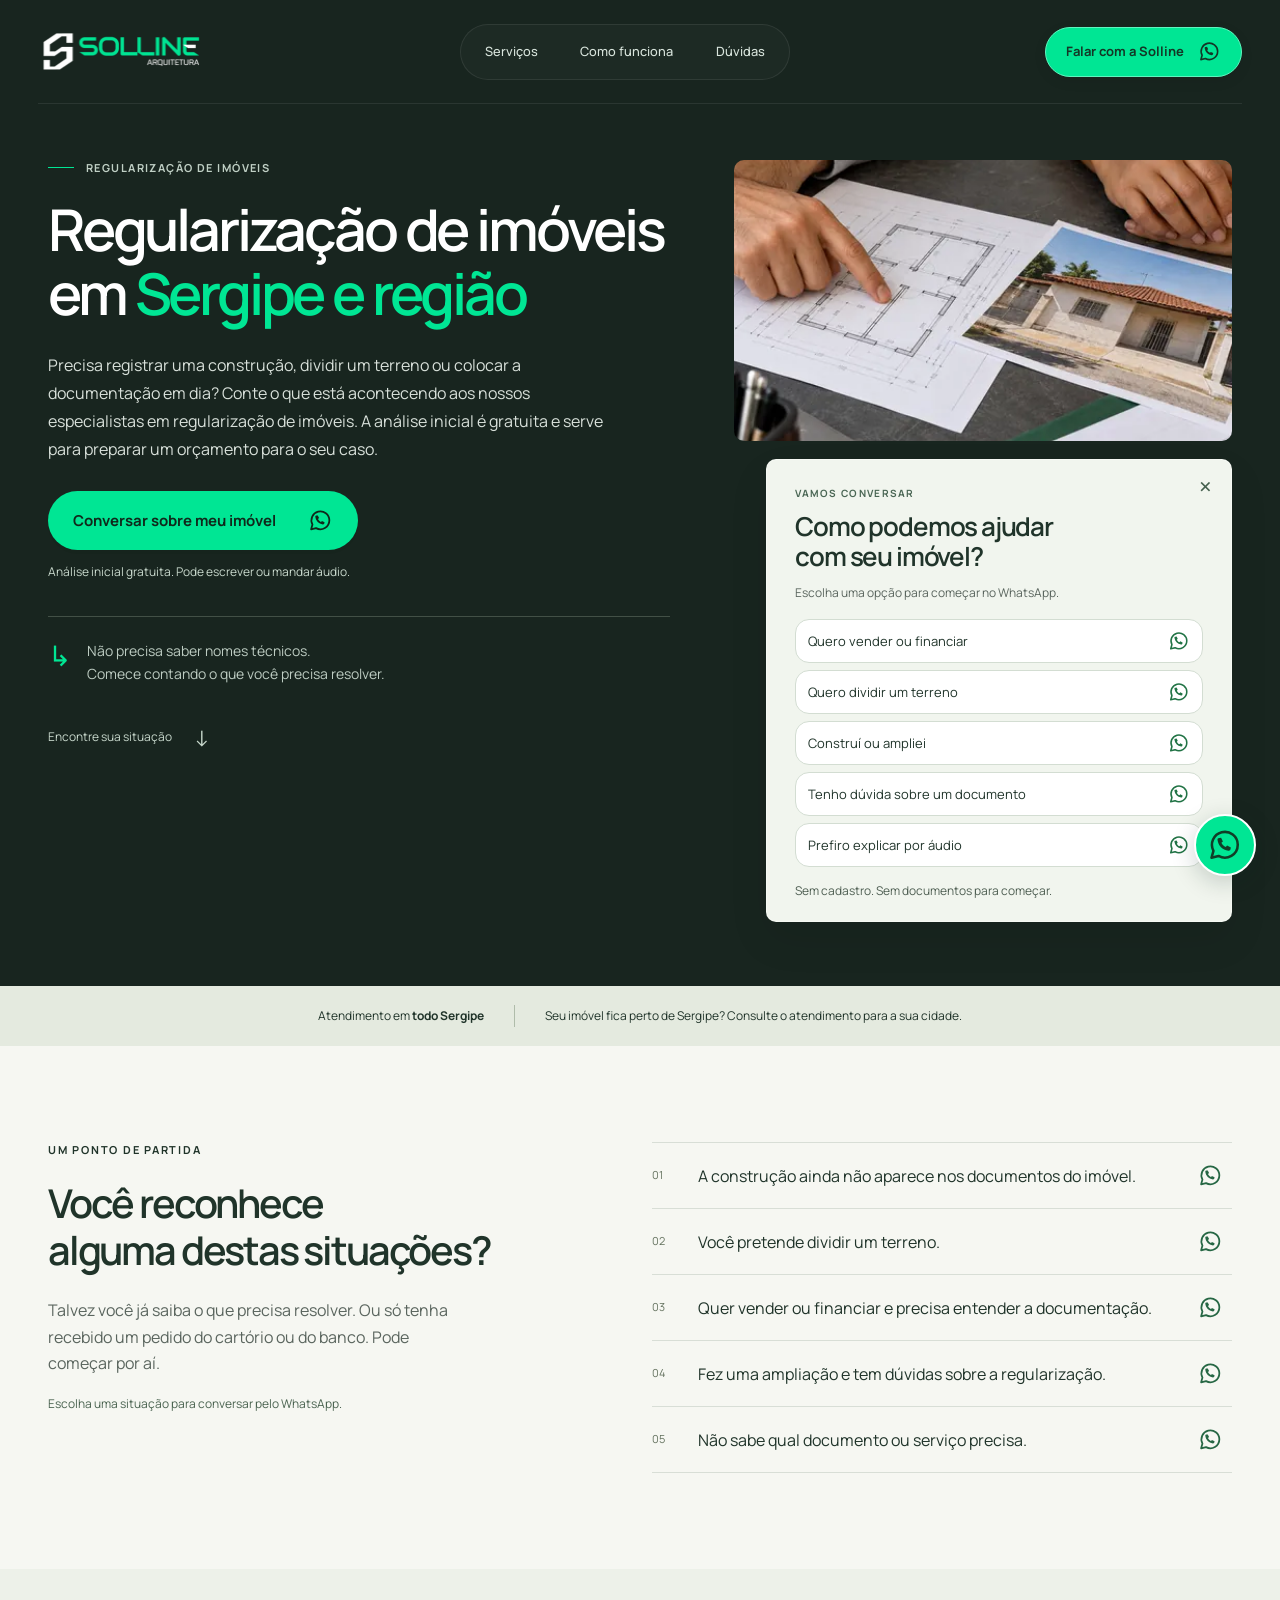
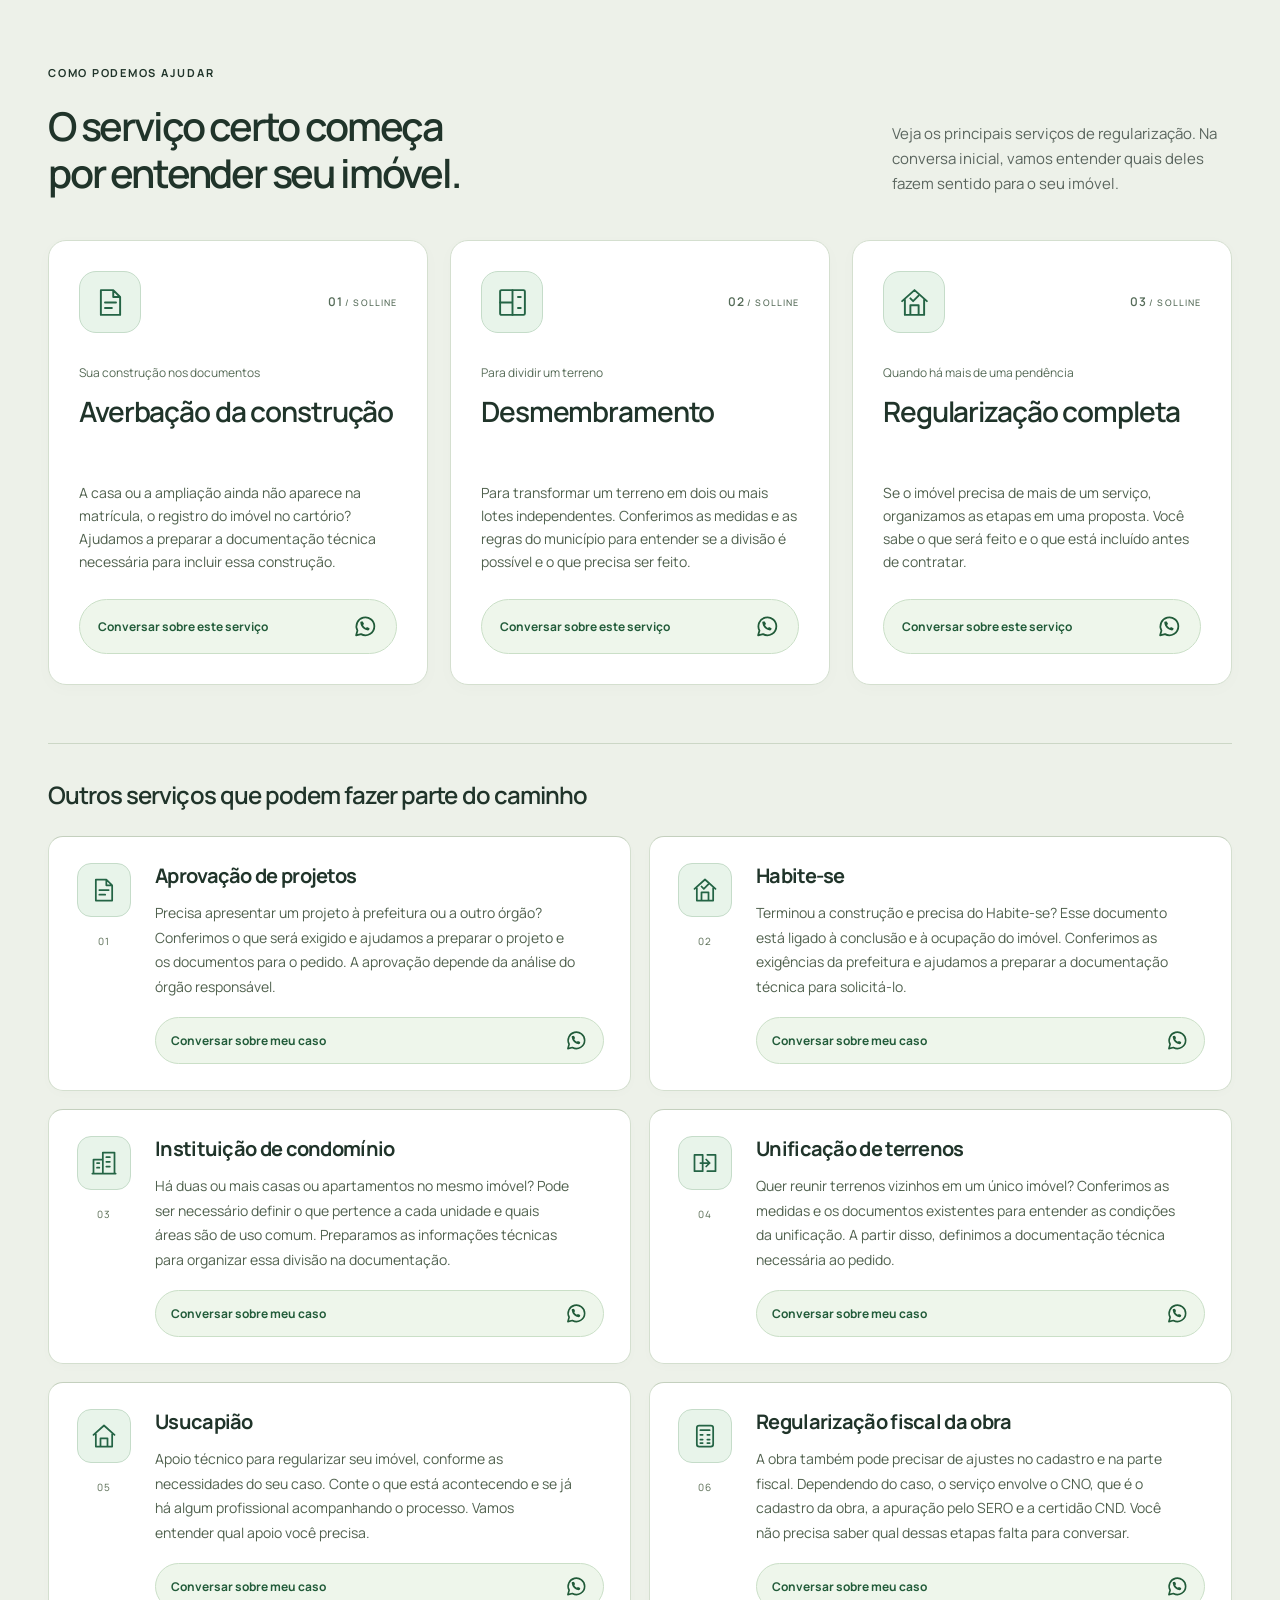
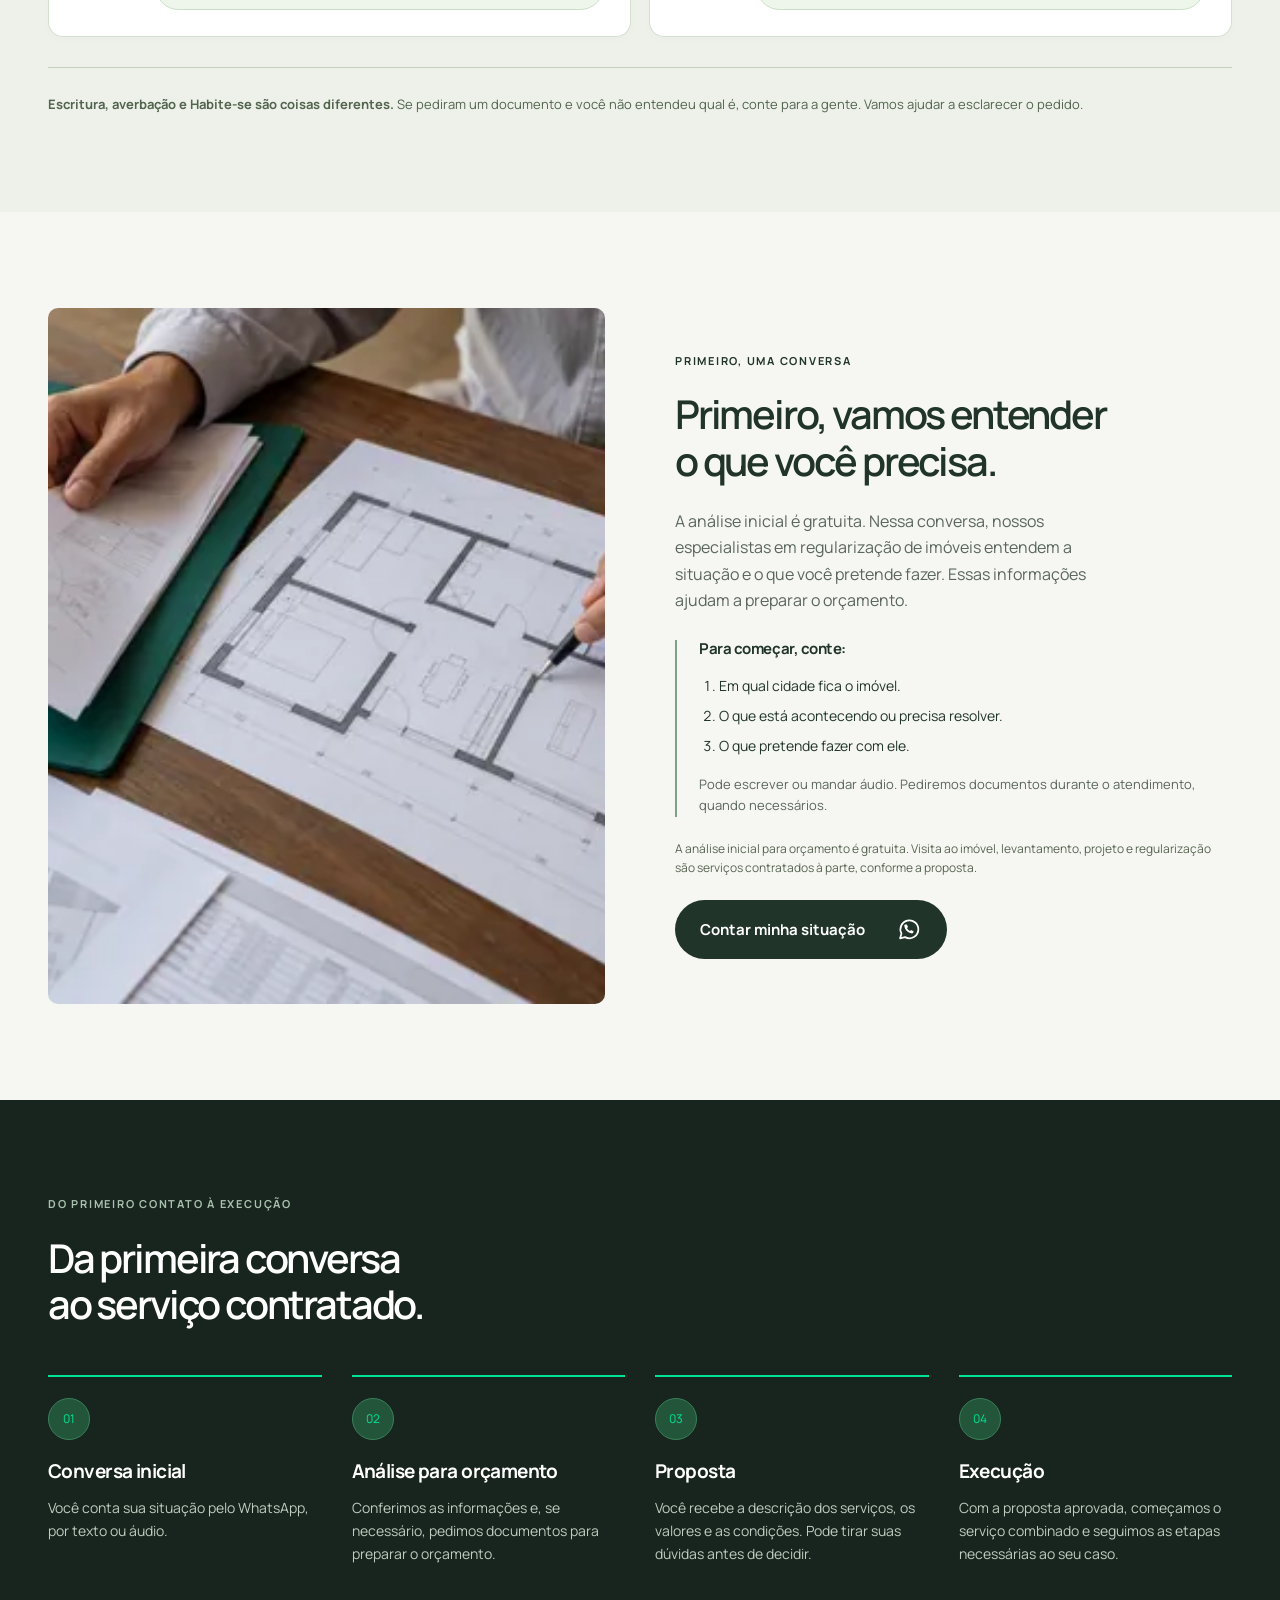
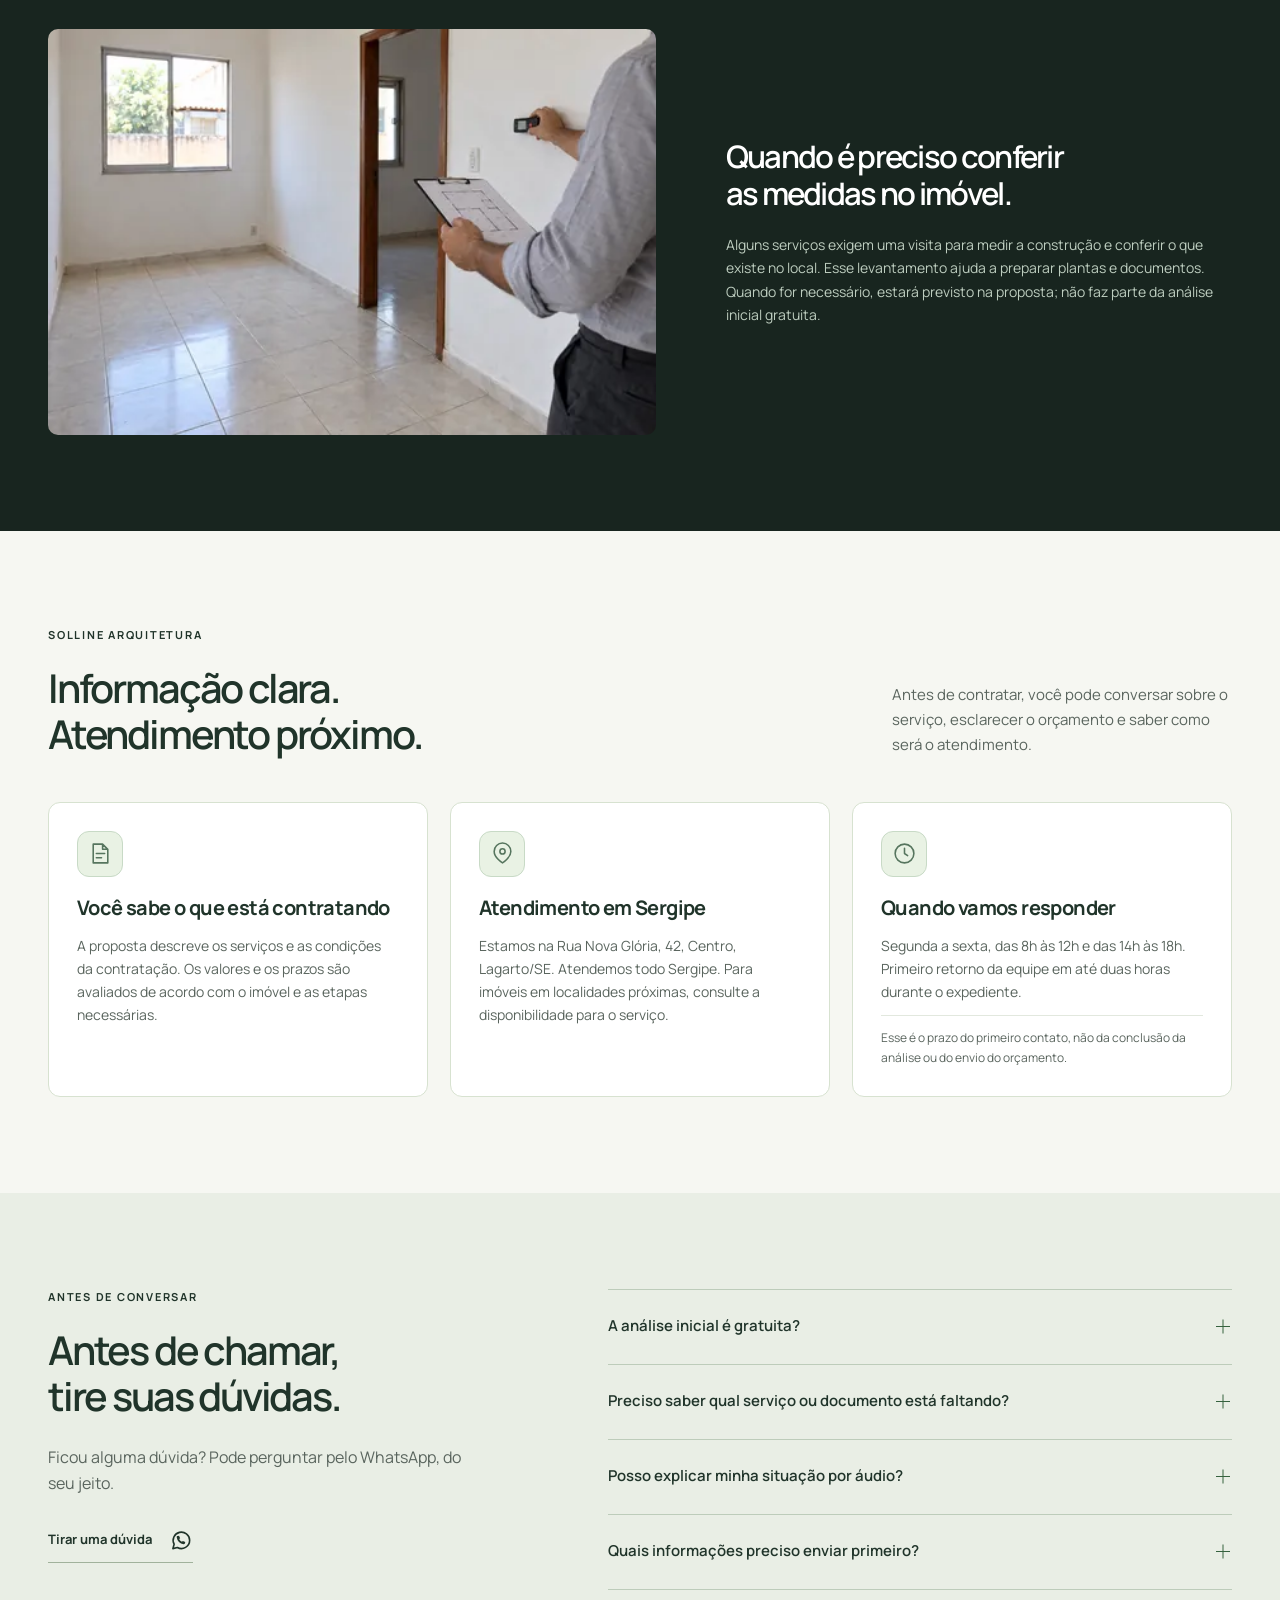
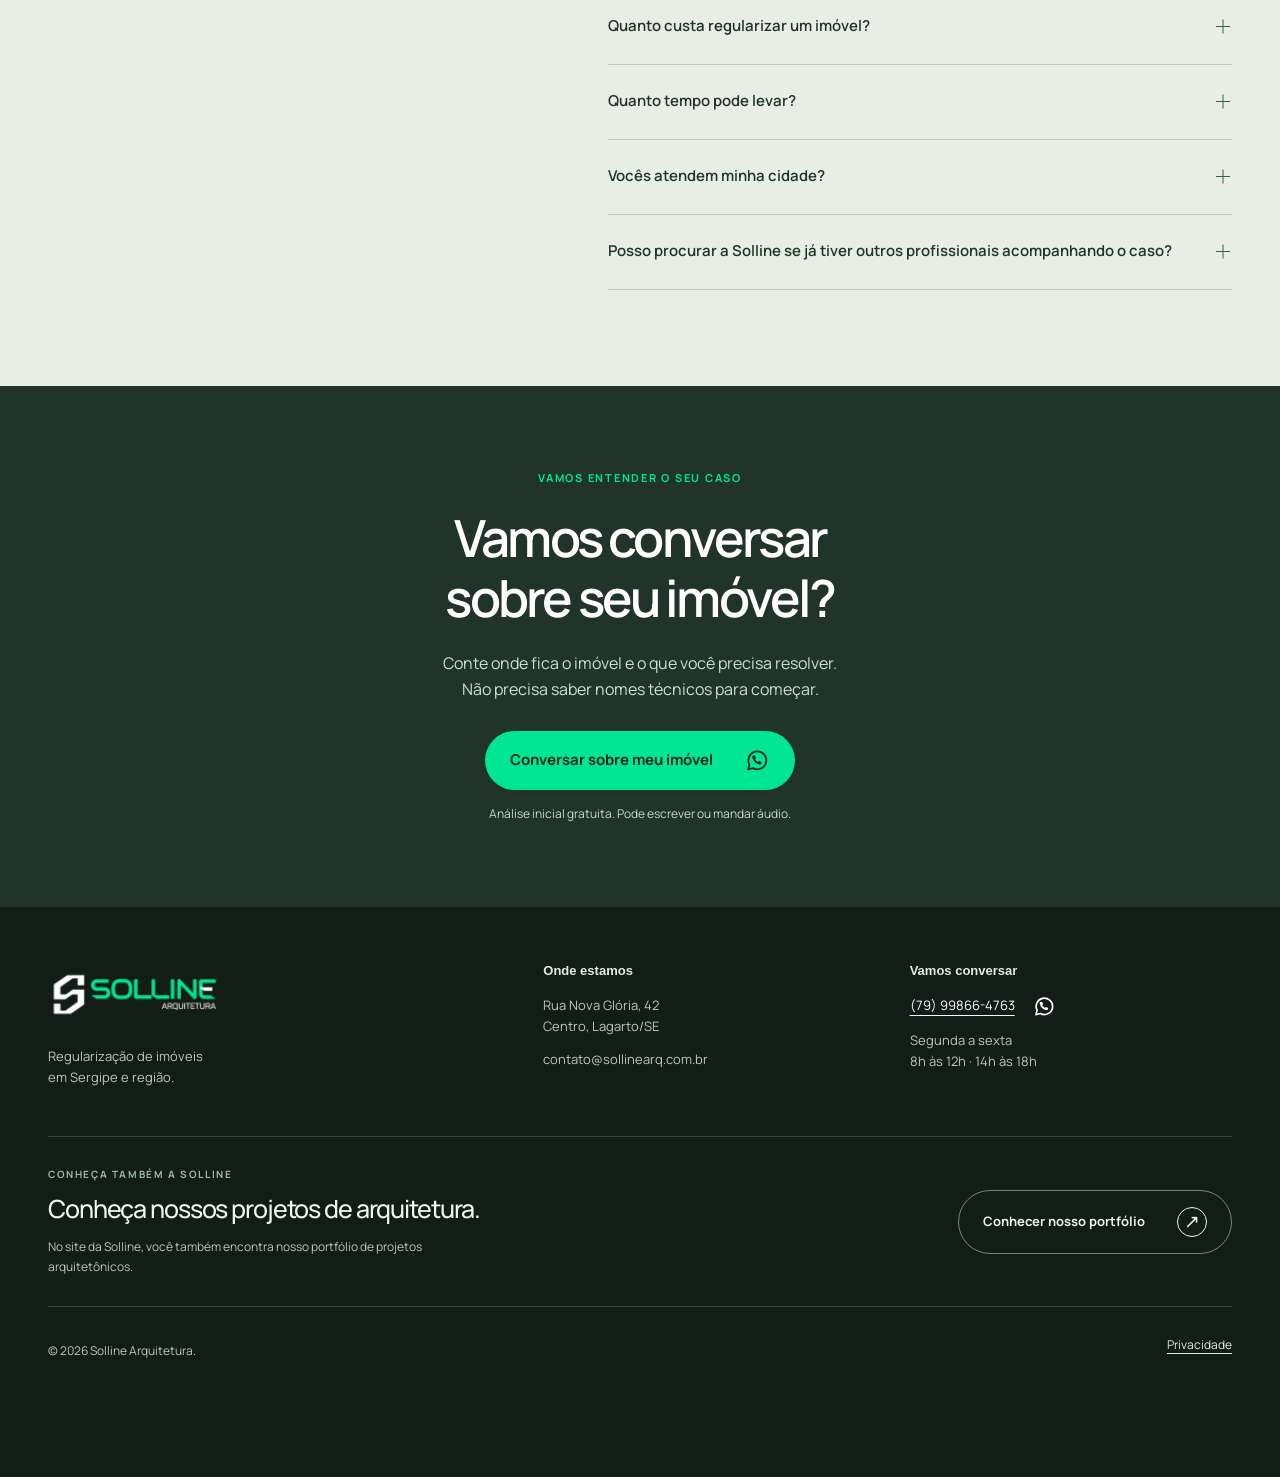
==== regularizacao-de-imoveis/index.html @ 3f5f6505 "Add files via upload" ====
<!doctype html>
<html lang="pt-BR">
<head>
<meta charset="utf-8"><meta name="viewport" content="width=device-width, initial-scale=1">
<meta name="robots" content="noindex, nofollow">
<title>Regularização de imóveis em Sergipe | Solline Arquitetura</title>
<meta name="description" content="Converse com a Solline sobre averbação, desmembramento e regularização de imóveis em Sergipe e região. Análise inicial gratuita para orçamento.">
<meta name="theme-color" content="#18251f">
<link rel="icon" href="assets/images/favicon.ico"><link rel="preload" href="assets/fonts/manrope-latin-variable.woff2" as="font" type="font/woff2" crossorigin><link rel="stylesheet" href="assets/style.css"><script src="assets/script.js" defer></script>
<link rel="canonical" href="https://sollinearq.com.br/regularizacao-de-imoveis/">
<meta property="og:type" content="website"><meta property="og:locale" content="pt_BR"><meta property="og:site_name" content="Solline Arquitetura"><meta property="og:title" content="Regularização de imóveis em Sergipe | Solline Arquitetura"><meta property="og:description" content="Conte o que precisa resolver no seu imóvel. Análise inicial gratuita para orçamento, sem cadastro e com atendimento pelo WhatsApp."><meta property="og:url" content="https://sollinearq.com.br/regularizacao-de-imoveis/">
</head>
<body>
<svg xmlns="http://www.w3.org/2000/svg" width="0" height="0" class="icon-definitions" aria-hidden="true" focusable="false"><symbol id="whatsapp-mark" viewBox="0 0 24 24"><path d="M20.5 11.8a8.6 8.6 0 0 1-12.8 7.5L3 20.5l1.3-4.6a8.6 8.6 0 1 1 16.2-4.1Z" fill="none" stroke="currentColor" stroke-width="1.7" stroke-linejoin="round"/><path d="m8.3 7.3 1.1-.2 1.2 2.5-1 .9c.7 1.4 1.5 2.2 2.9 2.9l.9-1 2.5 1.2-.2 1.1c-.1.7-.7 1.2-1.4 1.1-4.1-.6-6.7-3.2-7.3-7.3-.1-.7.4-1.3 1.3-1.2Z" fill="currentColor"/></symbol></svg>
<a class="skip-link" href="#conteudo">Pular para o conteúdo</a>
<header class="header"><div class="container header-inner"><a href="#inicio" aria-label="Solline Arquitetura — início"><img class="logo" src="assets/images/logo.png" width="193" height="54" alt="Solline Arquitetura"></a><button class="mobile-menu-toggle" type="button" aria-label="Abrir menu de navegação" aria-expanded="false" aria-controls="header-navigation header-whatsapp"><span>Menu</span><svg width="24" height="24" viewBox="0 0 24 24" fill="currentColor" aria-hidden="true"><circle cx="5" cy="12" r="2"/><circle cx="12" cy="12" r="2"/><circle cx="19" cy="12" r="2"/></svg></button><nav id="header-navigation" aria-label="Navegação principal"><a href="#servicos">Serviços</a><a href="#etapas">Como funciona</a><a href="#duvidas">Dúvidas</a></nav><a class="header-contact" id="header-whatsapp" href="https://wa.me/5579998664763?text=Ol%C3%A1!%20Quero%20conversar%20sobre%20a%20regulariza%C3%A7%C3%A3o%20do%20meu%20im%C3%B3vel%20e%20pedir%20uma%20an%C3%A1lise%20inicial%20gratuita." target="_blank" rel="noopener noreferrer" data-contact data-contact-id="contato-01" aria-label="Falar com a Solline pelo WhatsApp"><span class="header-contact-label">Falar com a Solline</span><span class="header-contact-short" aria-hidden="true">Conversar</span><span class="wa-icon" aria-hidden="true"><svg viewBox="0 0 24 24" focusable="false"><use href="#whatsapp-mark"/></svg></span></a></div></header>
<main id="conteudo">
<section class="hero" id="inicio"><div class="container hero-grid">
<div class="hero-copy"><p class="eyebrow"><span class="line"></span> REGULARIZAÇÃO DE IMÓVEIS</p><h1>Regularização de imóveis em <em>Sergipe e região</em></h1><p class="hero-intro">Precisa registrar uma construção, dividir um terreno ou colocar a documentação em dia? Conte o que está acontecendo aos nossos especialistas em regularização de imóveis. A análise inicial é gratuita e serve para preparar um orçamento para o seu caso.</p><a class="button primary" href="https://wa.me/5579998664763?text=Ol%C3%A1!%20Quero%20conversar%20sobre%20a%20regulariza%C3%A7%C3%A3o%20do%20meu%20im%C3%B3vel%20e%20pedir%20uma%20an%C3%A1lise%20inicial%20gratuita." target="_blank" rel="noopener noreferrer" data-contact data-contact-id="contato-02" id="hero-contact">Conversar sobre meu imóvel<span class="wa-icon" aria-hidden="true"><svg viewBox="0 0 24 24" focusable="false"><use href="#whatsapp-mark"/></svg></span></a><p class="button-note">Análise inicial gratuita. Pode escrever ou mandar áudio.</p><div class="hero-footnote"><span aria-hidden="true">↳</span><p>Não precisa saber nomes técnicos.<br>Comece contando o que você precisa resolver.</p></div><a class="explore" href="#situacoes">Encontre sua situação <span aria-hidden="true">↓</span></a></div>
<div class="hero-side"><figure class="hero-photo"><picture><source media="(max-width: 600px)" srcset="assets/images/abertura-celular-480.webp 480w, assets/images/abertura-celular-800.webp 800w" sizes="(max-width: 600px) calc(100vw - 40px), 480px"><img src="assets/images/abertura-computador-960.webp" srcset="assets/images/abertura-computador-640.webp 640w, assets/images/abertura-computador-960.webp 960w, assets/images/abertura-computador-1440.webp 1440w" sizes="(max-width: 900px) calc(100vw - 48px), 480px" width="1672" height="941" fetchpriority="high" alt="Imóvel residencial e documentos para regularização."></picture></figure>
<div class="panel-wrap"><button class="panel-reopen" id="panel-open" type="button" aria-expanded="false" aria-controls="contact-panel" hidden>Como podemos ajudar? <span aria-hidden="true">+</span></button><aside class="contact-panel" id="contact-panel" aria-labelledby="panel-title"><button class="panel-close" id="panel-close" type="button" hidden aria-label="Fechar opções de contato">×</button><p class="eyebrow">VAMOS CONVERSAR</p><h2 id="panel-title">Como podemos ajudar<br>com seu imóvel?</h2><p class="panel-intro">Escolha uma opção para começar no WhatsApp.</p><div class="contact-options"><a class="contact-option" href="https://wa.me/5579998664763?text=Ol%C3%A1!%20Quero%20conversar%20sobre%20a%20regulariza%C3%A7%C3%A3o%20do%20meu%20im%C3%B3vel%20e%20pedir%20uma%20an%C3%A1lise%20inicial%20gratuita.%0A%0AQuero%20vender%20ou%20financiar." target="_blank" rel="noopener noreferrer" data-contact data-contact-id="contato-03" data-choice="Quero vender ou financiar">Quero vender ou financiar<span class="wa-icon" aria-hidden="true"><svg viewBox="0 0 24 24" focusable="false"><use href="#whatsapp-mark"/></svg></span></a><a class="contact-option" href="https://wa.me/5579998664763?text=Ol%C3%A1!%20Quero%20conversar%20sobre%20a%20regulariza%C3%A7%C3%A3o%20do%20meu%20im%C3%B3vel%20e%20pedir%20uma%20an%C3%A1lise%20inicial%20gratuita.%0A%0AQuero%20dividir%20um%20terreno." target="_blank" rel="noopener noreferrer" data-contact data-contact-id="contato-04" data-choice="Quero dividir um terreno">Quero dividir um terreno<span class="wa-icon" aria-hidden="true"><svg viewBox="0 0 24 24" focusable="false"><use href="#whatsapp-mark"/></svg></span></a><a class="contact-option" href="https://wa.me/5579998664763?text=Ol%C3%A1!%20Quero%20conversar%20sobre%20a%20regulariza%C3%A7%C3%A3o%20do%20meu%20im%C3%B3vel%20e%20pedir%20uma%20an%C3%A1lise%20inicial%20gratuita.%0A%0AConstru%C3%AD%20ou%20ampliei." target="_blank" rel="noopener noreferrer" data-contact data-contact-id="contato-05" data-choice="Construí ou ampliei">Construí ou ampliei<span class="wa-icon" aria-hidden="true"><svg viewBox="0 0 24 24" focusable="false"><use href="#whatsapp-mark"/></svg></span></a><a class="contact-option" href="https://wa.me/5579998664763?text=Ol%C3%A1!%20Quero%20conversar%20sobre%20a%20regulariza%C3%A7%C3%A3o%20do%20meu%20im%C3%B3vel%20e%20pedir%20uma%20an%C3%A1lise%20inicial%20gratuita.%0A%0ATenho%20d%C3%BAvida%20sobre%20um%20documento." target="_blank" rel="noopener noreferrer" data-contact data-contact-id="contato-06" data-choice="Tenho dúvida sobre um documento">Tenho dúvida sobre um documento<span class="wa-icon" aria-hidden="true"><svg viewBox="0 0 24 24" focusable="false"><use href="#whatsapp-mark"/></svg></span></a><a class="contact-option" href="https://wa.me/5579998664763?text=Ol%C3%A1!%20Quero%20conversar%20sobre%20a%20regulariza%C3%A7%C3%A3o%20do%20meu%20im%C3%B3vel%20e%20pedir%20uma%20an%C3%A1lise%20inicial%20gratuita.%0A%0APrefiro%20explicar%20por%20%C3%A1udio." target="_blank" rel="noopener noreferrer" data-contact data-contact-id="contato-07" data-choice="Prefiro explicar por áudio">Prefiro explicar por áudio<span class="wa-icon" aria-hidden="true"><svg viewBox="0 0 24 24" focusable="false"><use href="#whatsapp-mark"/></svg></span></a></div><p class="panel-note">Sem cadastro. Sem documentos para começar.</p></aside></div></div>
</div></section>
<div class="region-strip"><div class="container"><p>Atendimento em <strong>todo Sergipe</strong></p><span class="strip-divider" aria-hidden="true"></span><p>Seu imóvel fica perto de Sergipe? Consulte o atendimento para a sua cidade.</p></div></div>
<section class="section situations" id="situacoes"><div class="container split"><div><p class="eyebrow">UM PONTO DE PARTIDA</p><h2>Você reconhece<br>alguma destas situações?</h2><p class="section-intro">Talvez você já saiba o que precisa resolver. Ou só tenha recebido um pedido do cartório ou do banco. Pode começar por aí.</p><p class="situations-hint">Escolha uma situação para conversar pelo WhatsApp.</p></div><ul class="situation-list"><li><a class="situation-link" data-contact data-contact-id="contato-08" data-choice="A construção ainda não aparece nos documentos do meu imóvel" href="https://wa.me/5579998664763?text=Ol%C3%A1!%20Quero%20conversar%20sobre%20a%20regulariza%C3%A7%C3%A3o%20do%20meu%20im%C3%B3vel%20e%20pedir%20uma%20an%C3%A1lise%20inicial%20gratuita.%0A%0AA%20constru%C3%A7%C3%A3o%20ainda%20n%C3%A3o%20aparece%20nos%20documentos%20do%20meu%20im%C3%B3vel." target="_blank" rel="noopener noreferrer"><span class="list-number">01</span><span>A construção ainda não aparece nos documentos do imóvel.</span><span class="wa-icon" aria-hidden="true"><svg viewBox="0 0 24 24" focusable="false"><use href="#whatsapp-mark"/></svg></span></a></li><li><a class="situation-link" data-contact data-contact-id="contato-09" data-choice="Quero dividir um terreno" href="https://wa.me/5579998664763?text=Ol%C3%A1!%20Quero%20conversar%20sobre%20a%20regulariza%C3%A7%C3%A3o%20do%20meu%20im%C3%B3vel%20e%20pedir%20uma%20an%C3%A1lise%20inicial%20gratuita.%0A%0AQuero%20dividir%20um%20terreno." target="_blank" rel="noopener noreferrer"><span class="list-number">02</span><span>Você pretende dividir um terreno.</span><span class="wa-icon" aria-hidden="true"><svg viewBox="0 0 24 24" focusable="false"><use href="#whatsapp-mark"/></svg></span></a></li><li><a class="situation-link" data-contact data-contact-id="contato-10" data-choice="Quero vender ou financiar e preciso entender a documentação" href="https://wa.me/5579998664763?text=Ol%C3%A1!%20Quero%20conversar%20sobre%20a%20regulariza%C3%A7%C3%A3o%20do%20meu%20im%C3%B3vel%20e%20pedir%20uma%20an%C3%A1lise%20inicial%20gratuita.%0A%0AQuero%20vender%20ou%20financiar%20e%20preciso%20entender%20a%20documenta%C3%A7%C3%A3o." target="_blank" rel="noopener noreferrer"><span class="list-number">03</span><span>Quer vender ou financiar e precisa entender a documentação.</span><span class="wa-icon" aria-hidden="true"><svg viewBox="0 0 24 24" focusable="false"><use href="#whatsapp-mark"/></svg></span></a></li><li><a class="situation-link" data-contact data-contact-id="contato-11" data-choice="Fiz uma ampliação e tenho dúvidas sobre a regularização" href="https://wa.me/5579998664763?text=Ol%C3%A1!%20Quero%20conversar%20sobre%20a%20regulariza%C3%A7%C3%A3o%20do%20meu%20im%C3%B3vel%20e%20pedir%20uma%20an%C3%A1lise%20inicial%20gratuita.%0A%0AFiz%20uma%20amplia%C3%A7%C3%A3o%20e%20tenho%20d%C3%BAvidas%20sobre%20a%20regulariza%C3%A7%C3%A3o." target="_blank" rel="noopener noreferrer"><span class="list-number">04</span><span>Fez uma ampliação e tem dúvidas sobre a regularização.</span><span class="wa-icon" aria-hidden="true"><svg viewBox="0 0 24 24" focusable="false"><use href="#whatsapp-mark"/></svg></span></a></li><li><a class="situation-link" data-contact data-contact-id="contato-12" data-choice="Não sei qual documento ou serviço preciso" href="https://wa.me/5579998664763?text=Ol%C3%A1!%20Quero%20conversar%20sobre%20a%20regulariza%C3%A7%C3%A3o%20do%20meu%20im%C3%B3vel%20e%20pedir%20uma%20an%C3%A1lise%20inicial%20gratuita.%0A%0AN%C3%A3o%20sei%20qual%20documento%20ou%20servi%C3%A7o%20preciso." target="_blank" rel="noopener noreferrer"><span class="list-number">05</span><span>Não sabe qual documento ou serviço precisa.</span><span class="wa-icon" aria-hidden="true"><svg viewBox="0 0 24 24" focusable="false"><use href="#whatsapp-mark"/></svg></span></a></li></ul></div></section>
<section class="section services" id="servicos"><div class="container"><div class="section-heading"><div><p class="eyebrow">COMO PODEMOS AJUDAR</p><h2>O serviço certo começa<br>por entender seu imóvel.</h2></div><p>Veja os principais serviços de regularização. Na conversa inicial, vamos entender quais deles fazem sentido para o seu imóvel.</p></div><div class="priority-grid"><article class="priority-card"><div class="priority-top"><span class="priority-symbol" aria-hidden="true"><svg viewBox="0 0 24 24" fill="none" stroke="currentColor" stroke-width="1.4" stroke-linecap="round" stroke-linejoin="round"><path d="M14 3H5v18h14V8zM14 3v5h5M8 12h8M8 16h5"/></svg></span><span class="priority-index" aria-hidden="true">01<span> / SOLLINE</span></span></div><p class="card-kicker">Sua construção nos documentos</p><h3>Averbação da construção</h3><p>A casa ou a ampliação ainda não aparece na matrícula, o registro do imóvel no cartório? Ajudamos a preparar a documentação técnica necessária para incluir essa construção.</p><a class="text-link" aria-label="Conversar sobre averbação da construção pelo WhatsApp" href="https://wa.me/5579998664763?text=Ol%C3%A1!%20Quero%20conversar%20sobre%20a%20regulariza%C3%A7%C3%A3o%20do%20meu%20im%C3%B3vel%20e%20pedir%20uma%20an%C3%A1lise%20inicial%20gratuita.%0A%0ATenho%20interesse%20em%20averba%C3%A7%C3%A3o%20da%20constru%C3%A7%C3%A3o." target="_blank" rel="noopener noreferrer" data-contact data-contact-id="contato-13" data-choice="Tenho interesse em averbação da construção">Conversar sobre este serviço<span class="wa-icon" aria-hidden="true"><svg viewBox="0 0 24 24" focusable="false"><use href="#whatsapp-mark"/></svg></span></a></article><article class="priority-card"><div class="priority-top"><span class="priority-symbol" aria-hidden="true"><svg viewBox="0 0 24 24" fill="none" stroke="currentColor" stroke-width="1.4" stroke-linecap="round" stroke-linejoin="round"><rect x="3" y="3" width="18" height="18" rx="1"/><path d="M12 3v18M3 12h9M16 8h2M16 16h2"/></svg></span><span class="priority-index" aria-hidden="true">02<span> / SOLLINE</span></span></div><p class="card-kicker">Para dividir um terreno</p><h3>Desmembramento</h3><p>Para transformar um terreno em dois ou mais lotes independentes. Conferimos as medidas e as regras do município para entender se a divisão é possível e o que precisa ser feito.</p><a class="text-link" aria-label="Conversar sobre desmembramento pelo WhatsApp" href="https://wa.me/5579998664763?text=Ol%C3%A1!%20Quero%20conversar%20sobre%20a%20regulariza%C3%A7%C3%A3o%20do%20meu%20im%C3%B3vel%20e%20pedir%20uma%20an%C3%A1lise%20inicial%20gratuita.%0A%0ATenho%20interesse%20em%20desmembramento." target="_blank" rel="noopener noreferrer" data-contact data-contact-id="contato-14" data-choice="Tenho interesse em desmembramento">Conversar sobre este serviço<span class="wa-icon" aria-hidden="true"><svg viewBox="0 0 24 24" focusable="false"><use href="#whatsapp-mark"/></svg></span></a></article><article class="priority-card"><div class="priority-top"><span class="priority-symbol" aria-hidden="true"><svg viewBox="0 0 24 24" fill="none" stroke="currentColor" stroke-width="1.4" stroke-linecap="round" stroke-linejoin="round"><path d="m3 11 9-8 9 8M5 10v11h14V10M9 21v-7h6v7"/><path d="m9 9 2 2 4-4"/></svg></span><span class="priority-index" aria-hidden="true">03<span> / SOLLINE</span></span></div><p class="card-kicker">Quando há mais de uma pendência</p><h3>Regularização completa</h3><p>Se o imóvel precisa de mais de um serviço, organizamos as etapas em uma proposta. Você sabe o que será feito e o que está incluído antes de contratar.</p><a class="text-link" aria-label="Conversar sobre regularização completa pelo WhatsApp" href="https://wa.me/5579998664763?text=Ol%C3%A1!%20Quero%20conversar%20sobre%20a%20regulariza%C3%A7%C3%A3o%20do%20meu%20im%C3%B3vel%20e%20pedir%20uma%20an%C3%A1lise%20inicial%20gratuita.%0A%0ATenho%20interesse%20em%20regulariza%C3%A7%C3%A3o%20completa." target="_blank" rel="noopener noreferrer" data-contact data-contact-id="contato-15" data-choice="Tenho interesse em regularização completa">Conversar sobre este serviço<span class="wa-icon" aria-hidden="true"><svg viewBox="0 0 24 24" focusable="false"><use href="#whatsapp-mark"/></svg></span></a></article></div><h3 class="complement-title">Outros serviços que podem fazer parte do caminho</h3><div class="complement-grid"><article class="service-card"><div class="service-content"><span class="service-top"><span class="service-icon"><svg viewBox="0 0 24 24" fill="none" stroke="currentColor" stroke-width="1.5" stroke-linecap="round" stroke-linejoin="round" aria-hidden="true"><path d="M14 3H5v18h14V8zM14 3v5h5M8 12h8M8 16h5"/></svg></span><span class="service-order">01</span></span><h4>Aprovação de projetos</h4><span class="service-description">Precisa apresentar um projeto à prefeitura ou a outro órgão? Conferimos o que será exigido e ajudamos a preparar o projeto e os documentos para o pedido. A aprovação depende da análise do órgão responsável.</span><a class="text-link service-contact" data-contact data-contact-id="contato-16" data-choice="Quero conversar sobre aprovação de projetos" aria-label="Conversar sobre aprovação de projetos pelo WhatsApp" href="https://wa.me/5579998664763?text=Ol%C3%A1!%20Quero%20conversar%20sobre%20a%20regulariza%C3%A7%C3%A3o%20do%20meu%20im%C3%B3vel%20e%20pedir%20uma%20an%C3%A1lise%20inicial%20gratuita.%0A%0AQuero%20conversar%20sobre%20aprova%C3%A7%C3%A3o%20de%20projetos." target="_blank" rel="noopener noreferrer">Conversar sobre meu caso <span class="wa-icon" aria-hidden="true"><svg viewBox="0 0 24 24" focusable="false"><use href="#whatsapp-mark"/></svg></span></a></div></article><article class="service-card"><div class="service-content"><span class="service-top"><span class="service-icon"><svg viewBox="0 0 24 24" fill="none" stroke="currentColor" stroke-width="1.5" stroke-linecap="round" stroke-linejoin="round" aria-hidden="true"><path d="m3 11 9-8 9 8M5 10v11h14V10M9 21v-7h6v7"/><path d="m9 9 2 2 4-4"/></svg></span><span class="service-order">02</span></span><h4>Habite-se</h4><span class="service-description">Terminou a construção e precisa do Habite-se? Esse documento está ligado à conclusão e à ocupação do imóvel. Conferimos as exigências da prefeitura e ajudamos a preparar a documentação técnica para solicitá-lo.</span><a class="text-link service-contact" data-contact data-contact-id="contato-17" data-choice="Quero conversar sobre Habite-se" aria-label="Conversar sobre Habite-se pelo WhatsApp" href="https://wa.me/5579998664763?text=Ol%C3%A1!%20Quero%20conversar%20sobre%20a%20regulariza%C3%A7%C3%A3o%20do%20meu%20im%C3%B3vel%20e%20pedir%20uma%20an%C3%A1lise%20inicial%20gratuita.%0A%0AQuero%20conversar%20sobre%20Habite-se." target="_blank" rel="noopener noreferrer">Conversar sobre meu caso <span class="wa-icon" aria-hidden="true"><svg viewBox="0 0 24 24" focusable="false"><use href="#whatsapp-mark"/></svg></span></a></div></article><article class="service-card"><div class="service-content"><span class="service-top"><span class="service-icon"><svg viewBox="0 0 24 24" fill="none" stroke="currentColor" stroke-width="1.5" stroke-linecap="round" stroke-linejoin="round" aria-hidden="true"><path d="M3 21V9h8v12M11 21V3h10v18M6 12h2M6 16h2M14 7h3M14 11h3M14 15h3M2 21h20"/></svg></span><span class="service-order">03</span></span><h4>Instituição de condomínio</h4><span class="service-description">Há duas ou mais casas ou apartamentos no mesmo imóvel? Pode ser necessário definir o que pertence a cada unidade e quais áreas são de uso comum. Preparamos as informações técnicas para organizar essa divisão na documentação.</span><a class="text-link service-contact" data-contact data-contact-id="contato-18" data-choice="Quero conversar sobre instituição de condomínio" aria-label="Conversar sobre instituição de condomínio pelo WhatsApp" href="https://wa.me/5579998664763?text=Ol%C3%A1!%20Quero%20conversar%20sobre%20a%20regulariza%C3%A7%C3%A3o%20do%20meu%20im%C3%B3vel%20e%20pedir%20uma%20an%C3%A1lise%20inicial%20gratuita.%0A%0AQuero%20conversar%20sobre%20institui%C3%A7%C3%A3o%20de%20condom%C3%ADnio." target="_blank" rel="noopener noreferrer">Conversar sobre meu caso <span class="wa-icon" aria-hidden="true"><svg viewBox="0 0 24 24" focusable="false"><use href="#whatsapp-mark"/></svg></span></a></div></article><article class="service-card"><div class="service-content"><span class="service-top"><span class="service-icon"><svg viewBox="0 0 24 24" fill="none" stroke="currentColor" stroke-width="1.5" stroke-linecap="round" stroke-linejoin="round" aria-hidden="true"><path d="M3 5h7v14H3zM14 5h7v14h-7M8 12h8m-3-3 3 3-3 3"/></svg></span><span class="service-order">04</span></span><h4>Unificação de terrenos</h4><span class="service-description">Quer reunir terrenos vizinhos em um único imóvel? Conferimos as medidas e os documentos existentes para entender as condições da unificação. A partir disso, definimos a documentação técnica necessária ao pedido.</span><a class="text-link service-contact" data-contact data-contact-id="contato-19" data-choice="Quero conversar sobre unificação de terrenos" aria-label="Conversar sobre unificação de terrenos pelo WhatsApp" href="https://wa.me/5579998664763?text=Ol%C3%A1!%20Quero%20conversar%20sobre%20a%20regulariza%C3%A7%C3%A3o%20do%20meu%20im%C3%B3vel%20e%20pedir%20uma%20an%C3%A1lise%20inicial%20gratuita.%0A%0AQuero%20conversar%20sobre%20unifica%C3%A7%C3%A3o%20de%20terrenos." target="_blank" rel="noopener noreferrer">Conversar sobre meu caso <span class="wa-icon" aria-hidden="true"><svg viewBox="0 0 24 24" focusable="false"><use href="#whatsapp-mark"/></svg></span></a></div></article><article class="service-card"><div class="service-content"><span class="service-top"><span class="service-icon"><svg viewBox="0 0 24 24" fill="none" stroke="currentColor" stroke-width="1.5" stroke-linecap="round" stroke-linejoin="round" aria-hidden="true"><path d="m3 11 9-8 9 8M5 10v11h14V10M9 21v-7h6v7"/></svg></span><span class="service-order">05</span></span><h4>Usucapião</h4><span class="service-description">Apoio técnico para regularizar seu imóvel, conforme as necessidades do seu caso. Conte o que está acontecendo e se já há algum profissional acompanhando o processo. Vamos entender qual apoio você precisa.</span><a class="text-link service-contact" data-contact data-contact-id="contato-20" data-choice="Quero conversar sobre usucapião" aria-label="Conversar sobre usucapião pelo WhatsApp" href="https://wa.me/5579998664763?text=Ol%C3%A1!%20Quero%20conversar%20sobre%20a%20regulariza%C3%A7%C3%A3o%20do%20meu%20im%C3%B3vel%20e%20pedir%20uma%20an%C3%A1lise%20inicial%20gratuita.%0A%0AQuero%20conversar%20sobre%20usucapi%C3%A3o." target="_blank" rel="noopener noreferrer">Conversar sobre meu caso <span class="wa-icon" aria-hidden="true"><svg viewBox="0 0 24 24" focusable="false"><use href="#whatsapp-mark"/></svg></span></a></div></article><article class="service-card"><div class="service-content"><span class="service-top"><span class="service-icon"><svg viewBox="0 0 24 24" fill="none" stroke="currentColor" stroke-width="1.5" stroke-linecap="round" stroke-linejoin="round" aria-hidden="true"><rect x="5" y="3" width="14" height="18" rx="2"/><path d="M8 7h8M8 11h2M14 11h2M8 15h2M14 15h2M8 18h2M14 18h2"/></svg></span><span class="service-order">06</span></span><h4>Regularização fiscal da obra</h4><span class="service-description">A obra também pode precisar de ajustes no cadastro e na parte fiscal. Dependendo do caso, o serviço envolve o CNO, que é o cadastro da obra, a apuração pelo SERO e a certidão CND. Você não precisa saber qual dessas etapas falta para conversar.</span><a class="text-link service-contact" data-contact data-contact-id="contato-21" data-choice="Quero conversar sobre regularização fiscal da obra" aria-label="Conversar sobre regularização fiscal da obra pelo WhatsApp" href="https://wa.me/5579998664763?text=Ol%C3%A1!%20Quero%20conversar%20sobre%20a%20regulariza%C3%A7%C3%A3o%20do%20meu%20im%C3%B3vel%20e%20pedir%20uma%20an%C3%A1lise%20inicial%20gratuita.%0A%0AQuero%20conversar%20sobre%20regulariza%C3%A7%C3%A3o%20fiscal%20da%20obra." target="_blank" rel="noopener noreferrer">Conversar sobre meu caso <span class="wa-icon" aria-hidden="true"><svg viewBox="0 0 24 24" focusable="false"><use href="#whatsapp-mark"/></svg></span></a></div></article></div><p class="document-note"><strong>Escritura, averbação e Habite-se são coisas diferentes.</strong> Se pediram um documento e você não entendeu qual é, conte para a gente. Vamos ajudar a esclarecer o pedido.</p></div></section>
<section class="section analysis-section" id="analise"><div class="container split image-split"><figure class="editorial-photo"><img src="assets/images/documentos-960.webp" srcset="assets/images/documentos-480.webp 480w, assets/images/documentos-960.webp 960w" sizes="(max-width: 900px) calc(100vw - 48px), 540px" width="1536" height="1024" loading="lazy" decoding="async" alt="Conferência de planta e documentos de um imóvel."></figure><div><p class="eyebrow">PRIMEIRO, UMA CONVERSA</p><h2>Primeiro, vamos entender<br>o que você precisa.</h2><p class="section-intro">A análise inicial é gratuita. Nessa conversa, nossos especialistas em regularização de imóveis entendem a situação e o que você pretende fazer. Essas informações ajudam a preparar o orçamento.</p><div class="analysis-box"><h3>Para começar, conte:</h3><ol><li>Em qual cidade fica o imóvel.</li><li>O que está acontecendo ou precisa resolver.</li><li>O que pretende fazer com ele.</li></ol><p>Pode escrever ou mandar áudio. Pediremos documentos durante o atendimento, quando necessários.</p></div><p class="scope-note">A análise inicial para orçamento é gratuita. Visita ao imóvel, levantamento, projeto e regularização são serviços contratados à parte, conforme a proposta.</p><a class="button dark" href="https://wa.me/5579998664763?text=Ol%C3%A1!%20Quero%20conversar%20sobre%20a%20regulariza%C3%A7%C3%A3o%20do%20meu%20im%C3%B3vel%20e%20pedir%20uma%20an%C3%A1lise%20inicial%20gratuita." target="_blank" rel="noopener noreferrer" data-contact data-contact-id="contato-22" >Contar minha situação<span class="wa-icon" aria-hidden="true"><svg viewBox="0 0 24 24" focusable="false"><use href="#whatsapp-mark"/></svg></span></a></div></div></section>
<section class="section process" id="etapas"><div class="container"><p class="eyebrow">DO PRIMEIRO CONTATO À EXECUÇÃO</p><h2>Da primeira conversa<br>ao serviço contratado.</h2><div class="steps"><article><span class="step-number">01</span><h3>Conversa inicial</h3><p>Você conta sua situação pelo WhatsApp, por texto ou áudio.</p></article><article><span class="step-number">02</span><h3>Análise para orçamento</h3><p>Conferimos as informações e, se necessário, pedimos documentos para preparar o orçamento.</p></article><article><span class="step-number">03</span><h3>Proposta</h3><p>Você recebe a descrição dos serviços, os valores e as condições. Pode tirar suas dúvidas antes de decidir.</p></article><article><span class="step-number">04</span><h3>Execução</h3><p>Com a proposta aprovada, começamos o serviço combinado e seguimos as etapas necessárias ao seu caso.</p></article></div><div class="process-image-row"><figure class="editorial-photo"><img src="assets/images/levantamento-960.webp" srcset="assets/images/levantamento-480.webp 480w, assets/images/levantamento-960.webp 960w" sizes="(max-width: 900px) calc(100vw - 48px), 620px" width="1536" height="1024" loading="lazy" decoding="async" alt="Medição de um cômodo com equipamento e planta do imóvel."></figure><div><h3>Quando é preciso conferir<br>as medidas no imóvel.</h3><p>Alguns serviços exigem uma visita para medir a construção e conferir o que existe no local. Esse levantamento ajuda a preparar plantas e documentos. Quando for necessário, estará previsto na proposta; não faz parte da análise inicial gratuita.</p></div></div></div></section>
<section class="section trust"><div class="container"><div class="section-heading"><div><p class="eyebrow">SOLLINE ARQUITETURA</p><h2>Informação clara.<br>Atendimento próximo.</h2></div><p>Antes de contratar, você pode conversar sobre o serviço, esclarecer o orçamento e saber como será o atendimento.</p></div><div class="trust-grid"><article><span class="trust-icon"><svg viewBox="0 0 24 24" fill="none" stroke="currentColor" stroke-width="1.5" stroke-linecap="round" stroke-linejoin="round" aria-hidden="true"><path d="M14 3H5v18h14V8zM14 3v5h5M8 12h8M8 16h5"/></svg></span><h3>Você sabe o que está contratando</h3><p>A proposta descreve os serviços e as condições da contratação. Os valores e os prazos são avaliados de acordo com o imóvel e as etapas necessárias.</p></article><article><span class="trust-icon"><svg viewBox="0 0 24 24" fill="none" stroke="currentColor" stroke-width="1.5" stroke-linecap="round" stroke-linejoin="round" aria-hidden="true"><path d="M20 10c0 6-8 11-8 11S4 16 4 10a8 8 0 1 1 16 0Z"/><circle cx="12" cy="10" r="2.5"/></svg></span><h3>Atendimento em Sergipe</h3><p>Estamos na Rua Nova Glória, 42, Centro, Lagarto/SE. Atendemos todo Sergipe. Para imóveis em localidades próximas, consulte a disponibilidade para o serviço.</p></article><article><span class="trust-icon"><svg viewBox="0 0 24 24" fill="none" stroke="currentColor" stroke-width="1.5" stroke-linecap="round" stroke-linejoin="round" aria-hidden="true"><circle cx="12" cy="12" r="9"/><path d="M12 7v5l3 2"/></svg></span><h3>Quando vamos responder</h3><p>Segunda a sexta, das 8h às 12h e das 14h às 18h. Primeiro retorno da equipe em até duas horas durante o expediente.</p><p class="small">Esse é o prazo do primeiro contato, não da conclusão da análise ou do envio do orçamento.</p></article></div></div></section>
<section class="section faq" id="duvidas"><div class="container split"><div><p class="eyebrow">ANTES DE CONVERSAR</p><h2>Antes de chamar,<br>tire suas dúvidas.</h2><p class="section-intro">Ficou alguma dúvida? Pode perguntar pelo WhatsApp, do seu jeito.</p><a class="text-link" href="https://wa.me/5579998664763?text=Ol%C3%A1!%20Quero%20conversar%20sobre%20a%20regulariza%C3%A7%C3%A3o%20do%20meu%20im%C3%B3vel%20e%20pedir%20uma%20an%C3%A1lise%20inicial%20gratuita." target="_blank" rel="noopener noreferrer" data-contact data-contact-id="contato-23" >Tirar uma dúvida<span class="wa-icon" aria-hidden="true"><svg viewBox="0 0 24 24" focusable="false"><use href="#whatsapp-mark"/></svg></span></a></div><div class="faq-list"><details><summary>A análise inicial é gratuita?<span class="faq-plus" aria-hidden="true"></span></summary><p>Sim. Você pode contar sua situação para que a gente entenda o que precisa e prepare o orçamento. Visita ao imóvel, levantamento, projeto e regularização não fazem parte dessa gratuidade.</p></details><details><summary>Preciso saber qual serviço ou documento está faltando?<span class="faq-plus" aria-hidden="true"></span></summary><p>Não precisa. Explique o que aconteceu ou o que foi solicitado pelo banco, cartório ou prefeitura. Nossos especialistas ajudam a entender por onde começar.</p></details><details><summary>Posso explicar minha situação por áudio?<span class="faq-plus" aria-hidden="true"></span></summary><p>Pode, sim. Ao abrir o WhatsApp, grave um áudio contando o que precisa resolver. Se preferir, escreva.</p></details><details><summary>Quais informações preciso enviar primeiro?<span class="faq-plus" aria-hidden="true"></span></summary><p>A cidade do imóvel, o que precisa resolver e o que pretende fazer — por exemplo, vender, financiar, registrar a construção ou dividir o terreno. Os documentos serão solicitados durante o atendimento, quando necessários.</p></details><details><summary>Quanto custa regularizar um imóvel?<span class="faq-plus" aria-hidden="true"></span></summary><p>Não há um valor único. O preço depende da situação do imóvel e do trabalho necessário. Depois da análise inicial, preparamos uma proposta com os serviços e os valores para você avaliar.</p></details><details><summary>Quanto tempo pode levar?<span class="faq-plus" aria-hidden="true"></span></summary><p>Depende do que precisa ser feito, dos documentos disponíveis e da análise dos órgãos envolvidos. Vamos avaliar os prazos para o seu caso. O retorno em até duas horas durante o expediente é apenas o primeiro contato da equipe.</p></details><details><summary>Vocês atendem minha cidade?<span class="faq-plus" aria-hidden="true"></span></summary><p>Atendemos todo Sergipe. Se o imóvel fica em uma localidade próxima, diga a cidade para conferirmos a disponibilidade. O atendimento depende da localização e do serviço necessário.</p></details><details><summary>Posso procurar a Solline se já tiver outros profissionais acompanhando o caso?<span class="faq-plus" aria-hidden="true"></span></summary><p>Sim. Diga o que já está sendo feito e em que você precisa de ajuda. Vamos avaliar como a Solline pode participar e combinar os serviços com você.</p></details></div></div></section>
<section class="final-cta" id="contato"><div class="container"><p class="eyebrow">VAMOS ENTENDER O SEU CASO</p><h2>Vamos conversar<br>sobre seu imóvel?</h2><p>Conte onde fica o imóvel e o que você precisa resolver.<br>Não precisa saber nomes técnicos para começar.</p><a class="button primary" href="https://wa.me/5579998664763?text=Ol%C3%A1!%20Quero%20conversar%20sobre%20a%20regulariza%C3%A7%C3%A3o%20do%20meu%20im%C3%B3vel%20e%20pedir%20uma%20an%C3%A1lise%20inicial%20gratuita." target="_blank" rel="noopener noreferrer" data-contact data-contact-id="contato-24" id="final-contact">Conversar sobre meu imóvel<span class="wa-icon" aria-hidden="true"><svg viewBox="0 0 24 24" focusable="false"><use href="#whatsapp-mark"/></svg></span></a><p class="button-note">Análise inicial gratuita. Pode escrever ou mandar áudio.</p></div></section>
</main>
<footer><div class="container footer-grid"><div><img class="logo" src="assets/images/logo.png" width="193" height="54" alt="Solline Arquitetura"><p>Regularização de imóveis<br>em Sergipe e região.</p></div><div><h2>Onde estamos</h2><address>Rua Nova Glória, 42<br>Centro, Lagarto/SE</address><p>contato@sollinearq.com.br</p></div><div><h2>Vamos conversar</h2><a class="footer-contact" href="https://wa.me/5579998664763?text=Ol%C3%A1!%20Quero%20conversar%20sobre%20a%20regulariza%C3%A7%C3%A3o%20do%20meu%20im%C3%B3vel%20e%20pedir%20uma%20an%C3%A1lise%20inicial%20gratuita." target="_blank" rel="noopener noreferrer" data-contact data-contact-id="contato-25" >(79) 99866-4763<span class="wa-icon" aria-hidden="true"><svg viewBox="0 0 24 24" focusable="false"><use href="#whatsapp-mark"/></svg></span></a><p>Segunda a sexta<br>8h às 12h · 14h às 18h</p></div></div><div class="container portfolio-row"><div><p class="eyebrow">CONHEÇA TAMBÉM A SOLLINE</p><h2>Conheça nossos projetos de arquitetura.</h2><p>No site da Solline, você também encontra nosso portfólio de projetos arquitetônicos.</p></div><a class="button portfolio-button" href="https://sollinearq.com.br/" target="_blank" rel="noopener noreferrer">Conhecer nosso portfólio <span aria-hidden="true">↗</span></a></div><div class="container footer-bottom"><p>© 2026 Solline Arquitetura.</p><a class="privacy-link" href="privacidade.html">Privacidade</a></div></footer>
<nav aria-label="Contato rápido pelo WhatsApp"><a class="whatsapp-float" id="whatsapp-float" data-contact data-contact-id="contato-26" href="https://wa.me/5579998664763?text=Ol%C3%A1!%20Quero%20conversar%20sobre%20a%20regulariza%C3%A7%C3%A3o%20do%20meu%20im%C3%B3vel%20e%20pedir%20uma%20an%C3%A1lise%20inicial%20gratuita." target="_blank" rel="noopener noreferrer" aria-label="Conversar com a Solline pelo WhatsApp" title="Conversar pelo WhatsApp"><span class="wa-icon" aria-hidden="true"><svg viewBox="0 0 24 24" focusable="false"><use href="#whatsapp-mark"/></svg></span></a></nav>
</body></html>
---- regularizacao-de-imoveis/assets/style.css ----
:root{--ink:#20342a;--dark:#18251f;--darkest:#121d18;--green:#00e694;--paper:#f6f7f2;--muted:#5a655e;--line:#d8ded6;--white:#fff;--radius:6px}*{box-sizing:border-box}html{scroll-behavior:smooth;scroll-padding-top:28px}body{margin:0;background:var(--paper);color:var(--ink);font-family:Arial,Helvetica,sans-serif;font-size:16px;line-height:1.65}img{display:block;max-width:100%;height:auto}a{color:inherit;text-decoration:none}button{font:inherit;cursor:pointer}button,a,summary{-webkit-tap-highlight-color:transparent}a,button,summary{touch-action:manipulation}a:focus-visible,button:focus-visible,summary:focus-visible{outline:3px solid #087e55;outline-offset:5px}.hero :focus-visible,.header :focus-visible,.final-cta :focus-visible,footer :focus-visible{outline-color:var(--green)}[hidden]{display:none!important}h1,h2,h3,h4,p,figure{margin:0}h1,h2{font-family:Georgia,'Times New Roman',serif;font-weight:400;letter-spacing:-.035em;line-height:1.12}h1{font-size:clamp(46px,5.1vw,72px);max-width:720px}h1 em{font-style:normal;color:var(--green)}h2{font-size:clamp(34px,3.4vw,48px)}h3{font-size:23px;line-height:1.25;letter-spacing:-.025em}h4{font-size:18px;line-height:1.35}p{overflow-wrap:break-word}.container{width:min(1200px,calc(100% - 96px));margin-inline:auto}.header{background:var(--dark);color:#fff}.header-inner{min-height:100px;display:flex;align-items:center;justify-content:space-between;gap:32px;border-bottom:1px solid #425046}.logo{width:174px;height:auto}.header nav{display:flex;gap:32px;font-size:14px;color:#d9e2dc}.header nav a:hover{color:var(--green)}.header-contact{display:flex;align-items:center;gap:28px;font-size:14px;border-bottom:1px solid #8ca195;padding:10px 0}.header-contact span{color:var(--green);font-size:22px}.hero{background:var(--dark);color:#fff;padding:56px 0 64px}.hero-grid{display:grid;grid-template-columns:minmax(0,1.25fr) minmax(0,1fr);gap:64px}.eyebrow{font-size:11px;font-weight:700;line-height:1.4;letter-spacing:.16em;margin-bottom:23px}.hero .eyebrow{color:#c0d0c5}.hero-copy>.eyebrow{display:flex;gap:12px;align-items:center}.line{width:26px;height:1px;background:var(--green)}.hero-intro{max-width:560px;color:#d8e0da;font-size:17px;line-height:1.75;margin:26px 0 28px}.button{display:inline-flex;align-items:center;justify-content:space-between;gap:32px;min-height:56px;padding:16px 24px;border:1px solid transparent;border-radius:var(--radius);font-size:15px;font-weight:700;line-height:1.45;transition:background .15s,transform .15s}.button span{font-size:23px;font-weight:400;line-height:1}.primary{background:var(--green);color:#10281b}.primary:hover{background:#57f4b9;transform:translateY(-2px)}.dark{background:var(--ink);color:white}.dark:hover{background:#315740}.button-note{margin-top:12px;font-size:12px;color:#c8d8cc;max-width:410px}.hero-footnote{display:flex;gap:16px;align-items:flex-start;margin-top:34px;border-top:1px solid #425046;padding-top:22px;color:#bdccc2;font-size:14px}.hero-footnote>span{font-size:28px;color:var(--green);line-height:1.2}.explore{display:inline-flex;align-items:center;gap:22px;font-size:12px;color:#c8d8cc;margin-top:34px}.explore span{font-size:22px}.hero-photo{position:relative;border-radius:var(--radius);overflow:hidden}.hero-photo img{width:100%;aspect-ratio:1.77;object-fit:cover}.hero-photo figcaption,.editorial-photo figcaption{position:absolute;bottom:12px;right:12px;background:#15221de6;color:white;font-size:10px;letter-spacing:.04em;padding:4px 9px;border-radius:3px}.panel-wrap{margin:18px 0 0 32px}.contact-panel{position:relative;background:#f1f5ee;color:var(--ink);border-radius:var(--radius);padding:26px 28px 20px}.contact-panel .eyebrow{color:#4a6654;font-size:10px;margin-bottom:12px}.contact-panel h2{font-size:28px;line-height:1.14;letter-spacing:-.025em}.panel-intro{font-size:12px;margin-top:12px;color:var(--muted)}.panel-close{position:absolute;right:10px;top:8px;width:38px;height:38px;display:grid;place-items:center;background:transparent;color:#45604e;border:0;font-size:26px;line-height:1}.panel-close:hover{background:#dce9de}.contact-options{margin-top:16px;display:grid;gap:7px}.contact-option{display:flex;align-items:center;justify-content:space-between;gap:12px;padding:10px 12px;min-height:44px;background:#fff;border:1px solid #d3ddd2;border-radius:4px;font-size:12px;line-height:1.4}.contact-option span{font-size:17px;color:#087246}.contact-option:hover{border-color:#24774c;background:#e8f9ed}.panel-note{font-size:10px;margin-top:14px;color:#4f5f53}.panel-reopen{width:100%;display:flex;justify-content:space-between;text-align:left;padding:18px 22px;border:1px solid #6c8d79;color:white;background:transparent;border-radius:var(--radius)}.region-strip{background:#e4eadf}.region-strip .container{display:flex;align-items:center;justify-content:center;gap:30px;padding-block:19px;font-size:12px}.strip-divider{width:1px;height:22px;background:#afbcaa}.section{padding:96px 0}.split{display:grid;grid-template-columns:minmax(0,1fr) minmax(0,1.13fr);gap:90px}.section-intro{font-size:16px;color:var(--muted);margin-top:24px;max-width:420px}.situation-list{list-style:none;margin:0;padding:0;border-top:1px solid var(--line)}.situation-list li{display:grid;grid-template-columns:30px 1fr 20px;align-items:center;gap:16px;border-bottom:1px solid var(--line);padding:20px 0;line-height:1.5;font-size:16px}.list-number{font-size:11px;color:#64725f}.list-arrow{color:#3d6f50}.services{background:#e9eee5}.section-heading{display:flex;justify-content:space-between;gap:55px;align-items:flex-end;margin-bottom:44px}.section-heading>p{max-width:340px;font-size:15px;color:var(--muted)}.priority-grid{display:grid;grid-template-columns:repeat(3,minmax(0,1fr));gap:18px}.priority-card{display:flex;flex-direction:column;padding:28px;background:var(--paper);border:1px solid #d5dfd0;border-radius:var(--radius)}.card-number{display:flex;justify-content:space-between;font-size:12px;margin-bottom:48px;color:#426d50}.card-number>span{font-size:27px;line-height:1}.card-kicker{font-size:11px;color:#5b6b5a;margin-bottom:12px}.priority-card h3{font-family:Georgia,'Times New Roman',serif;font-size:31px;font-weight:400;line-height:1.1;min-height:68px}.priority-card h3+p{margin:18px 0 26px;font-size:14px;color:#5a6557}.text-link{display:inline-flex;align-items:center;justify-content:space-between;gap:18px;font-size:13px;font-weight:700;border-bottom:1px solid #a1b29c;padding:10px 0}.text-link span{font-size:22px;line-height:1}.text-link:hover{color:#087246}.priority-card .text-link{margin-top:auto;font-size:12px}.complement-title{font-size:19px;font-weight:400;margin:52px 0 12px}.complement-grid{display:grid;grid-template-columns:repeat(4,minmax(0,1fr));gap:0 30px}.complement-grid article{padding:24px 0;border-top:1px solid #c4d0be}.complement-grid p{font-size:13px;color:#586653;margin-top:12px}.document-note{padding-top:26px;border-top:1px solid #c4d0be;font-size:13px;color:#52634e}.image-split{grid-template-columns:1fr 1fr;gap:70px;align-items:center}.editorial-photo{position:relative;border-radius:var(--radius);overflow:hidden}.editorial-photo img{width:100%;height:auto}.analysis-section .editorial-photo img{aspect-ratio:4/5;object-fit:cover}.analysis-box{border-left:2px solid #7da087;margin-top:26px;padding-left:22px}.analysis-box h3{font-size:15px}.analysis-box ol{padding-left:20px;font-size:14px;line-height:1.7;margin:13px 0}.analysis-box li{padding:3px 0}.analysis-box p{font-size:13px;color:var(--muted)}.scope-note{font-size:12px;color:#586452;margin:22px 0}.process{background:var(--dark);color:#fff}.process .eyebrow{color:#a9c1ad}.steps{display:grid;grid-template-columns:repeat(4,minmax(0,1fr));gap:30px;margin-top:48px}.steps article{border-top:1px solid #516455;padding-top:22px}.step-number{font-size:12px;color:var(--green)}.steps h3{font-size:19px;margin-top:20px}.steps p{font-size:14px;color:#bdcdbf;margin-top:12px}.process-image-row{display:grid;grid-template-columns:1.2fr 1fr;gap:70px;align-items:center;margin-top:64px}.process-image-row h3{font-family:Georgia,'Times New Roman',serif;font-size:33px;font-weight:400;line-height:1.18}.process-image-row p{font-size:14px;color:#bdcdbf;margin-top:22px}.detail-mark{display:block;font-size:48px;color:var(--green);margin-bottom:10px;line-height:1}.trust-grid{display:grid;grid-template-columns:repeat(3,minmax(0,1fr));gap:38px}.trust-grid article{border-top:1px solid var(--line);padding-top:26px}.trust-grid article>span{font-size:11px;color:#56755e}.trust-grid h3{font-size:20px;margin:18px 0 14px}.trust-grid p{font-size:14px;color:var(--muted)}.trust-grid .small{font-size:12px;margin-top:12px}.faq{background:#e9eee5}.faq .split{grid-template-columns:1fr 1.3fr;gap:80px}.faq .text-link{margin-top:22px}.faq-list{border-top:1px solid #bdccba}.faq details{border-bottom:1px solid #bdccba}.faq summary{list-style:none;cursor:pointer;display:flex;justify-content:space-between;align-items:center;gap:28px;min-height:74px;font-size:15px;line-height:1.5;padding:22px 0;font-weight:600}.faq summary::-webkit-details-marker{display:none}.faq-plus{flex-shrink:0;position:relative;width:18px;height:18px}.faq-plus:before,.faq-plus:after{content:'';position:absolute;background:#36623f;top:8px;left:2px;width:14px;height:1px}.faq-plus:after{transform:rotate(90deg)}details[open] .faq-plus:after{transform:rotate(0)}.faq details>p{font-size:14px;color:#4e604e;margin:0 36px 24px 0}.final-cta{background:var(--ink);color:white;text-align:center;padding:84px 0}.final-cta .eyebrow{color:var(--green)}.final-cta h2{font-size:clamp(38px,4.1vw,58px)}.final-cta h2+p{color:#d0dfd2;margin:22px auto 28px;font-size:16px}.final-cta .button-note{margin:14px auto 0}footer{background:var(--darkest);color:#b9c8bd;padding:56px 0 24px;font-size:13px}.footer-grid{display:grid;grid-template-columns:1.4fr 1fr 1fr;gap:44px}footer .logo{margin-bottom:20px}footer h2{font-family:Arial,Helvetica,sans-serif;font-weight:700;letter-spacing:0;font-size:13px;color:#e1ebe4;margin-bottom:16px}footer address{font-style:normal}footer p{margin-top:12px}.footer-contact{display:inline-flex;gap:18px;color:white}.footer-bottom{border-top:1px solid #35453b;margin-top:40px;padding-top:16px;display:flex;justify-content:space-between;gap:40px;font-size:10px}.footer-bottom p:last-child{max-width:490px;text-align:right}.skip-link{position:fixed;top:8px;left:8px;z-index:10;transform:translateY(-180%);background:#fff;color:var(--ink);padding:12px}.skip-link:focus{transform:translateY(0)}.mobile-contact{display:none}
@media(min-width:1450px){.hero{padding-top:70px;padding-bottom:80px}.hero-grid{gap:84px}}
@media(max-width:1100px){.container{width:calc(100% - 64px)}.hero-grid{gap:32px;grid-template-columns:1.15fr 1fr}h1{font-size:56px}.panel-wrap{margin-left:0}.hero-intro{font-size:16px}.split{gap:45px}.priority-card{padding:24px}.priority-card h3{font-size:28px}.complement-grid{grid-template-columns:repeat(2,1fr)}.process-image-row{gap:40px}.faq .split{gap:40px}}
@media(max-width:900px){.container{width:calc(100% - 48px)}.header nav{gap:20px}.header-contact{display:none}.header-inner{min-height:86px}.hero-grid{grid-template-columns:1fr;gap:32px}.hero-copy{max-width:670px}h1{font-size:62px;max-width:680px}.hero-intro{max-width:630px}.hero-footnote{max-width:560px}.explore{margin-top:22px}.hero-side{display:grid;grid-template-columns:1.1fr 1fr;gap:20px;align-items:start}.hero-photo img{aspect-ratio:4/5;object-fit:cover}.panel-wrap{margin:0}.contact-panel{padding:24px 20px 18px}.contact-panel h2{font-size:25px}.region-strip .container{gap:22px}.section{padding:72px 0}.split,.image-split,.faq .split{grid-template-columns:1fr;gap:36px}.section-intro{max-width:550px}.section-heading{display:block}.section-heading>p{margin-top:22px;max-width:550px}.priority-grid{gap:12px}.priority-card{padding:22px 18px}.priority-card h3{font-size:26px;min-height:60px}.priority-card .text-link{font-size:11px;gap:8px}.card-number{margin-bottom:32px}.analysis-section .editorial-photo{max-width:650px}.analysis-section .editorial-photo img{aspect-ratio:3/2}.analysis-box{max-width:620px}.steps{grid-template-columns:repeat(2,1fr);gap:32px}.process-image-row{grid-template-columns:1fr;gap:30px}.process-image-row>div{max-width:560px}.trust-grid{gap:24px}.footer-grid{grid-template-columns:1.2fr 1fr;gap:30px}.footer-grid>div:first-child{grid-column:1/-1}.footer-bottom{gap:20px}}
@media(max-width:600px){html{scroll-padding-top:20px;scroll-padding-bottom:110px}body{padding-bottom:86px}.container{width:calc(100% - 40px)}.header-inner{min-height:80px;gap:16px}.logo{width:145px}.header nav{gap:18px;font-size:12px}.header nav a:nth-child(2){display:none}.hero{padding:34px 0 40px}.hero-grid{gap:32px}h1{font-size:46px;letter-spacing:-.045em;max-width:520px}.hero .eyebrow{font-size:9px;letter-spacing:.12em;margin-bottom:22px}.hero-intro{font-size:15px;line-height:1.75;margin:24px 0}.button{padding:16px 18px;gap:18px;font-size:14px}.hero-copy>.button{width:100%;max-width:390px}.button-note{font-size:11px}.hero-footnote{margin-top:26px;padding-top:18px;font-size:12px}.explore{font-size:11px}.hero-side{display:block}.hero-photo img{aspect-ratio:4/3;object-position:center 58%}.panel-wrap{margin-top:16px}.contact-panel{padding:24px}.contact-panel .eyebrow{margin-bottom:10px}.contact-panel h2{font-size:28px}.contact-option{font-size:13px;padding:12px}.panel-reopen{font-size:14px}.region-strip .container{display:block;padding-block:18px;font-size:11px}.strip-divider{display:none}.region-strip p+p{margin-top:4px}.section{padding:56px 0}h2{font-size:36px}.eyebrow{font-size:9px;margin-bottom:18px}.section-intro{font-size:15px;margin-top:20px}.split{gap:28px}.situation-list li{font-size:14px;gap:12px;padding:18px 0}.priority-grid{grid-template-columns:1fr;gap:14px}.priority-card{padding:26px}.card-number{margin-bottom:26px}.priority-card h3{font-size:33px;min-height:0}.priority-card .text-link{font-size:12px}.priority-card h3+p{margin-bottom:18px}.complement-title{margin-top:36px;font-size:18px;line-height:1.4}.complement-grid{gap:0 22px}.complement-grid h4{font-size:16px}.complement-grid p{font-size:12px}.document-note{font-size:12px}.analysis-section .editorial-photo img{aspect-ratio:4/3}.steps{gap:28px 24px;margin-top:32px}.steps h3{font-size:17px}.steps p{font-size:13px}.process-image-row{margin-top:38px}.process-image-row h3{font-size:29px}.trust-grid{grid-template-columns:1fr;gap:28px}.trust-grid h3{margin-top:12px}.faq summary{font-size:14px;gap:18px}.faq details>p{font-size:13px}.final-cta{padding:60px 0}.final-cta h2{font-size:40px}.final-cta h2+p{font-size:14px}.final-cta .button{width:100%;max-width:390px}.footer-grid{gap:30px 18px;font-size:12px}.footer-bottom{display:block}.footer-bottom p:last-child{text-align:left;margin-top:14px}footer{padding-top:40px}.mobile-contact{position:fixed;bottom:0;left:0;width:100%;padding:12px 20px max(12px,env(safe-area-inset-bottom));background:#14221af5;border-top:1px solid #54705c;z-index:5;display:block}.mobile-contact .button{width:100%;min-height:50px;padding:12px 18px;max-width:500px;margin:auto;display:flex}.mobile-contact a:focus-visible{outline-color:white}}
@media(max-width:360px){h1{font-size:41px}.header nav{gap:12px}.logo{width:130px}.complement-grid{grid-template-columns:1fr}.footer-grid{grid-template-columns:1fr}.steps{grid-template-columns:1fr}}
@media(prefers-reduced-motion:reduce){html{scroll-behavior:auto}*,*:before,*:after{transition:none!important}}
/* Ajustes após a revisão de reflow e foco. */
.priority-grid{grid-template-columns:repeat(3,minmax(0,1fr))}.priority-card{min-width:0}.priority-card h3{overflow-wrap:break-word}.contact-panel :focus-visible{outline-color:#087e55}.hero-photo figcaption,.editorial-photo figcaption{font-size:12px}.panel-note{font-size:11px}
@media(max-width:600px){.priority-grid{grid-template-columns:minmax(0,1fr)}}
@media(max-width:360px){.priority-card h3{font-size:28px}}

/* Revisão visual 2: tipografia local, serviços exploráveis e microinterações. */
@font-face{font-family:Manrope;src:url('fonts/manrope-latin-variable.woff2') format('woff2');font-style:normal;font-weight:400 700;font-display:swap}
:root{--font:'Manrope',Arial,Helvetica,sans-serif;--radius:10px;--ease:cubic-bezier(.2,.7,.2,1)}
body{font-family:var(--font);font-size:16px}h1,h2,.priority-card h3,.process-image-row h3{font-family:var(--font);font-weight:600;letter-spacing:-.055em}h1{font-size:clamp(44px,4.5vw,64px);line-height:1.1}h2{font-size:clamp(32px,3.1vw,44px);line-height:1.17}h3,h4{letter-spacing:-.03em}.hero-intro{font-size:16px}.hero .eyebrow{letter-spacing:.13em}.header nav a{position:relative;padding-block:12px}.header nav a:after{content:'';position:absolute;bottom:4px;left:0;right:0;height:1px;background:var(--green);transform:scaleX(0);transform-origin:left;transition:transform 220ms var(--ease)}.header nav a:hover:after,.header nav a:focus-visible:after{transform:scaleX(1)}
.button{position:relative;isolation:isolate;overflow:hidden;border-radius:8px;transition:transform 220ms var(--ease),background-color 180ms ease;min-height:58px}.button>span{position:relative;display:inline-grid;place-items:center;flex-shrink:0;width:30px;height:30px;border:1px solid currentColor;border-radius:50%;font-size:19px;transition:transform 220ms var(--ease)}.button:before{content:'';position:absolute;inset:0;z-index:-1;background:linear-gradient(110deg,transparent 25%,#ffffff35 50%,transparent 75%);transform:translateX(-120%);pointer-events:none}.button:focus-visible:before{animation:button-light 600ms ease-out}.button:active{transform:translateY(1px) scale(.99)}.button:focus-visible>span{transform:rotate(40deg)}.primary{box-shadow:0 4px 0 #061c1415}.text-link>span,.header-contact>span,.contact-option>span,.footer-contact>span{display:inline-block;transition:transform 200ms var(--ease)}.text-link:hover>span,.text-link:focus-visible>span,.contact-option:hover>span,.contact-option:focus-visible>span{transform:translate(3px,-3px)}
.contact-panel{box-shadow:0 18px 40px #00000014;border:1px solid #ffffff55}.contact-panel h2{font-size:26px;letter-spacing:-.045em}.contact-option{font-size:13px;transition:transform 180ms var(--ease),border-color 180ms,background-color 180ms}.panel-close,.panel-reopen{border-radius:7px}.panel-close:active{transform:scale(.92)}.panel-reopen>span{transition:transform 180ms}.panel-reopen:hover>span{transform:rotate(90deg)}
.priority-card{position:relative;transition:transform 260ms var(--ease),border-color 180ms;isolation:isolate;border-radius:12px}.priority-card:after{content:'';position:absolute;inset:0;border-radius:inherit;box-shadow:0 16px 32px #173b2114;opacity:0;z-index:-1;transition:opacity 260ms;pointer-events:none}.priority-card h3{font-size:29px;line-height:1.2}.card-kicker{font-size:12px}.priority-card:focus-within{border-color:#278657}.priority-card:focus-within:after{opacity:1}.card-number>span{transition:transform 260ms var(--ease)}
.situation-list li{display:block;padding:0}.situation-link{display:grid;grid-template-columns:30px 1fr 24px;align-items:center;gap:16px;padding:20px 10px 20px 0;border-radius:6px;transition:background-color 180ms}.situation-link .list-arrow{display:grid;place-items:center;width:26px;height:26px;border:1px solid #b4c5b3;border-radius:50%;transition:transform 200ms var(--ease),background-color 180ms}.situation-link:focus-visible,.situation-link:hover{background:#e7eee2}.situation-link:hover .list-arrow,.situation-link:focus-visible .list-arrow{transform:rotate(45deg);background:#ccefd9}.situations-hint{font-size:12px;color:#4a6350;margin-top:18px}
.complement-title{font-size:24px;font-weight:600;letter-spacing:-.04em;margin:60px 0 10px}.services-hint{font-size:13px;color:#52654f;margin-bottom:25px}.complement-grid{gap:16px;align-items:start}.service-card{min-width:0;border:1px solid #cfdbca;background:#f8faf5;border-radius:12px;position:relative;transition:border-color 180ms,transform 220ms var(--ease)}.service-card .service-content{cursor:pointer;list-style:none;padding:24px;min-height:330px;display:flex;flex-direction:column;border-radius:12px;touch-action:manipulation}.service-card .service-content::-webkit-details-marker{display:none}.service-top{display:flex;align-items:center;justify-content:space-between;margin-bottom:22px}.service-icon,.trust-icon{width:46px;height:46px;display:grid;place-items:center;border:1px solid #c8dac6;border-radius:12px;background:#e9f2e4;color:#2d6946;transition:transform 220ms var(--ease),background-color 180ms}.service-icon svg,.trust-icon svg{width:25px;height:25px}.service-order{color:#687861;font-size:10px;letter-spacing:.1em}.complement-grid h4{font-size:18px;font-weight:700;margin-bottom:12px;min-height:48px;line-height:1.35}.service-description{font-size:13px;color:#51624d;line-height:1.7;margin-bottom:24px}.service-discover{font-size:11px;font-weight:700;display:flex;align-items:center;justify-content:space-between;gap:12px;color:#2e6643;padding-top:16px;margin-top:auto;border-top:1px solid #d9e2d3}.service-plus{font:23px/1 Arial,sans-serif;transition:transform 220ms var(--ease)}.when-open{display:none}.service-card[open]{border-color:#568466;background:#fff}.service-card[open] .when-open{display:inline}.service-card[open] .when-closed{display:none}.service-card[open] .service-plus{transform:rotate(45deg)}.service-card[open] .service-icon{background:#cdf5df}.service-body{padding:0 24px 24px}.service-body p{font-size:13px;color:#53634e;margin:0}.service-body .text-link{font-size:11px;line-height:1.5;margin-top:12px;width:100%;gap:8px}.service-body .text-link span{flex-shrink:0}.document-note{margin-top:26px}.service-card:focus-within{border-color:#26764b}.service-card .service-content:active .service-icon{transform:scale(.92)}
.trust-grid{gap:22px}.trust-grid article{padding:28px;border:1px solid #d7e2d0;background:#fff;border-radius:12px;transition:transform 220ms var(--ease),border-color 180ms}.trust-grid article>.trust-icon{display:grid}.trust-grid h3{font-size:20px}.trust-grid .small{border-top:1px solid #e2e8de;padding-top:12px}.step-number{width:42px;height:42px;display:grid;place-items:center;border:1px solid #607c67;border-radius:50%;background:#233c2b;font-size:12px;transition:background-color 220ms,border-color 220ms}.steps article{position:relative}.steps article:after{position:absolute;content:'';top:-1px;left:0;right:0;height:2px;background:var(--green);transform:scaleX(0);transform-origin:left;transition:transform 600ms var(--ease)}.steps article.is-revealed:after{transform:scaleX(1)}.steps article.is-revealed .step-number{background:#23553b;border-color:#39805a}.process-image-row h3{font-size:31px}.faq summary{transition:color 160ms}.faq details[open] summary{color:#16683f}.faq-plus:after{transition:transform 200ms var(--ease)}.faq details[open]>p{animation:detail-in 220ms var(--ease)}.portfolio-row{margin-top:48px;padding:30px 0;border-top:1px solid #354b3b;display:flex;justify-content:space-between;align-items:center;gap:36px}.portfolio-row .eyebrow{font-size:10px;color:#9cbaa5;margin:0 0 12px}.portfolio-row h2{font-family:var(--font);font-size:25px;line-height:1.25;font-weight:500;letter-spacing:-.045em;margin:0;color:#edf6eb}.portfolio-row p:last-child{font-size:12px;max-width:450px}.portfolio-button{border:1px solid #6b8b74;background:transparent;color:#e8f5e7;flex-shrink:0;font-size:13px}.portfolio-button:hover{background:#2b4934}.footer-bottom{margin-top:0}.final-cta h2{font-size:clamp(36px,4vw,56px)}
@keyframes button-light{to{transform:translateX(120%)}}@keyframes detail-in{from{opacity:.5;transform:translateY(6px)}to{opacity:1;transform:none}}
@media(hover:hover) and (pointer:fine){.button:hover:before{animation:button-light 650ms ease-out}.button:hover>span{transform:rotate(40deg)}.contact-option:hover{transform:translateX(3px)}.priority-card:hover{transform:translateY(-6px);border-color:#6c9d74}.priority-card:hover:after{opacity:1}.priority-card:hover .card-number>span{transform:translate(3px,-3px)}.service-card:hover{transform:translateY(-4px);border-color:#63956d}.service-card:hover .service-icon{transform:translateY(-2px) rotate(-5deg);background:#d8f5e4}.trust-grid article:hover{transform:translateY(-4px);border-color:#81a185}}
@media(max-width:1100px){.complement-grid{grid-template-columns:repeat(2,minmax(0,1fr))}.service-card .service-content{min-height:294px}.priority-card h3{font-size:25px}.trust-grid article{padding:24px}}
@media(max-width:900px){h1{font-size:58px;max-width:700px}.priority-grid{grid-template-columns:1fr}.priority-card{padding:28px}.priority-card h3{font-size:30px;min-height:0}.priority-card h3+p{max-width:580px}.priority-card .text-link{font-size:13px}.card-number{margin-bottom:24px}.trust-grid{grid-template-columns:1fr}.trust-grid article{padding:28px}.portfolio-row{gap:24px}.portfolio-row h2{font-size:22px}.portfolio-button{font-size:12px;padding-inline:16px}}
@media(max-width:600px){h1{font-size:clamp(34px,9.8vw,46px);line-height:1.13;letter-spacing:-.052em}h2{font-size:32px;line-height:1.2}.hero-intro{font-size:15px}.hero .eyebrow{font-size:9px}.button{font-size:13px;padding:14px 16px;gap:12px}.button>span{width:26px;height:26px;font-size:17px}.button-note{font-size:11px}.situation-link{font-size:14px;gap:10px;grid-template-columns:24px 1fr 26px}.priority-card h3{font-size:28px}.complement-title{font-size:23px;margin-top:40px}.complement-grid{grid-template-columns:1fr;gap:12px}.service-card .service-content{padding:22px;min-height:0;display:grid;grid-template-columns:44px minmax(0,1fr);gap:0 16px}.service-top{grid-column:1;grid-row:1/3;margin:0;align-items:flex-start}.service-order{display:none}.service-icon{width:44px;height:44px}.complement-grid h4{grid-column:2;margin:0 0 10px;min-height:0;font-size:18px}.service-description{grid-column:2;margin-bottom:18px;font-size:13px}.service-discover{grid-column:2;font-size:11px}.service-body{padding:0 22px 22px 82px}.service-body .text-link{font-size:11px}.services-hint{font-size:12px;margin-bottom:20px}.contact-panel h2{font-size:26px}.process-image-row h3{font-size:28px}.trust-grid article{padding:24px}.portfolio-row{display:block;padding-block:26px;margin-top:30px}.portfolio-row h2{font-size:24px}.portfolio-button{margin-top:22px;font-size:13px;width:100%;justify-content:space-between}.final-cta h2{font-size:35px}.footer-bottom{padding-bottom:8px}}
@media(max-width:360px){h1{font-size:34px}.priority-card{padding:22px}.priority-card h3{font-size:25px}.service-card .service-content{padding:18px;gap:0 12px;grid-template-columns:36px 1fr}.service-icon{width:36px;height:36px}.service-icon svg{width:22px;height:22px}.service-body{padding-left:66px;padding-right:18px}.header nav{gap:10px}.logo{width:126px}}
@media(prefers-reduced-motion:reduce){html{scroll-behavior:auto}*,*:before,*:after{animation:none!important;transition:none!important}.button:hover,.button:active,.contact-option:hover,.priority-card:hover,.service-card:hover,.trust-grid article:hover{transform:none}.steps article:after{transform:scaleX(1)}}
@media print{.mobile-contact,.panel-close,.panel-reopen{display:none!important}.service-card::details-content,.faq details::details-content{content-visibility:visible}body{padding:0}}
/* Ajustes do pente-fino de acessibilidade. */
.service-order{color:#53664c}.footer-contact{text-decoration:underline;text-underline-offset:5px;text-decoration-thickness:1px}

/* Revisão 3 — família visual consistente para todos os serviços. */
.services{background:#edf1e9}.priority-grid{gap:22px}.priority-card{background:#fff;color:var(--ink);border:1px solid #d4dfcf;border-radius:18px;padding:30px;box-shadow:0 4px 18px #203b2505;overflow:hidden}.priority-card:before{content:'';position:absolute;top:0;left:28px;right:28px;height:3px;background:#178151;transform:scaleX(0);transform-origin:left;transition:transform 260ms var(--ease)}.priority-top{display:flex;align-items:center;justify-content:space-between;gap:20px;margin-bottom:30px}.priority-symbol{display:grid;place-items:center;width:62px;height:62px;border:1px solid #c5dcc9;border-radius:17px;background:#e8f4ea;color:#246445;transition:transform 220ms var(--ease)}.priority-symbol svg{width:33px;height:33px}.priority-index{color:#556b58;font-size:12px;font-weight:600;letter-spacing:.04em}.priority-index>span{font-size:9px;font-weight:500;letter-spacing:.12em}.priority-card .card-kicker{color:#566b57;font-size:12px;margin-bottom:12px}.priority-card h3{font-size:28px;letter-spacing:-.04em;min-height:68px;line-height:1.2}.priority-card h3+p{font-size:14px;color:#50614e;margin:18px 0 26px}.priority-card .text-link{padding:14px 16px;min-height:52px;background:#eef6eb;color:#215b39;border:1px solid #cadfc7;border-radius:9px;font-size:12px;line-height:1.5;transition:background-color 180ms,border-color 180ms}.priority-card .text-link>span{width:26px;height:26px;display:grid;place-items:center;border-radius:50%;background:#fff;border:1px solid #bfd6bd;flex-shrink:0;font-size:18px}.priority-card .text-link:hover,.priority-card .text-link:focus-visible{background:#d9f4e1;border-color:#6a9d72}.priority-card:focus-within:before{transform:scaleX(1)}.priority-card:focus-within{border-color:#6a9d72}
.complement-title{margin-top:58px;padding-top:36px;border-top:1px solid #ccd7c6;max-width:none}.services-hint{margin-bottom:24px}.complement-grid{grid-template-columns:repeat(2,minmax(0,1fr));gap:18px;align-items:start}.service-card{background:#fff;border-color:#d4dfcf;border-radius:15px;overflow:hidden;box-shadow:0 3px 12px #203b2504}.service-card .service-content{padding:26px;min-height:235px;display:grid;grid-template-columns:58px minmax(0,1fr);grid-template-rows:auto 1fr auto;gap:0 22px;border-radius:15px}.service-top{grid-column:1;grid-row:1/4;display:flex;flex-direction:column;align-items:center;justify-content:flex-start;gap:16px;margin:0}.service-icon{width:54px;height:54px;border-radius:14px;background:#e8f4ea;color:#246445;border-color:#c5dcc9}.service-icon svg{width:28px;height:28px}.service-order{font-size:10px;color:#566a51;letter-spacing:.1em}.complement-grid h4{grid-column:2;min-height:0;font-size:20px;line-height:1.3;margin:0 0 12px;letter-spacing:-.035em}.service-description{grid-column:2;font-size:13px;line-height:1.7;color:#50614e;margin:0 0 19px;max-width:420px}.service-discover{grid-column:2;margin:0;padding-top:13px;font-size:12px;border-top:1px solid #e0e8da;min-height:43px}.service-plus{width:27px;height:27px;border-radius:50%;border:1px solid #bfd6bd;background:#f0f7ed;display:grid;place-items:center;font-size:21px}.service-body{padding:0 26px 26px 106px}.service-body p{font-size:13px;line-height:1.7}.service-body .text-link{padding:13px 0 0;font-size:12px;min-height:44px;border-bottom:0}.service-card[open]{background:#f8fcf5;border-color:#73977a}.service-card[open] .service-plus{background:#215b39;color:#fff;border-color:#215b39}.service-card[open] .service-icon{background:#d8f3df}.service-card[open] .service-discover{border-top-color:#cbdcc5}.service-card:focus-within{border-color:#527c58}.document-note{margin-top:30px}
@media(hover:hover) and (pointer:fine){.priority-card:hover:before{transform:scaleX(1)}.priority-card:hover .priority-symbol{transform:translateY(-2px)}.priority-card:hover{transform:translateY(-5px);border-color:#73977a}.service-card:hover{transform:translateY(-3px);border-color:#73977a}.service-card:hover .service-icon{transform:translateY(-2px);background:#def2e2}}
@media(max-width:1100px){.priority-grid{gap:16px}.priority-card{padding:24px}.priority-card h3{font-size:25px}.priority-index>span{display:none}.service-card .service-content{padding:24px;gap:0 18px;grid-template-columns:50px 1fr;min-height:264px}.service-icon{width:48px;height:48px}.service-body{padding:0 24px 24px 92px}.complement-grid h4{font-size:19px}}
@media(min-width:601px) and (max-width:900px){.priority-card{display:grid;grid-template-columns:76px minmax(0,1fr);column-gap:24px;padding:28px}.priority-top{grid-column:1;grid-row:1/5;flex-direction:column;justify-content:flex-start;gap:16px;margin:0}.priority-card .card-kicker,.priority-card h3,.priority-card h3+p,.priority-card .text-link{grid-column:2}.priority-card h3{font-size:29px;min-height:0}.priority-card .text-link{width:100%;margin-top:0}.priority-card h3+p{margin-bottom:22px}}
@media(max-width:600px){.priority-grid{gap:16px}.priority-card{padding:26px;border-radius:16px}.priority-top{margin-bottom:23px}.priority-symbol{width:56px;height:56px;border-radius:15px}.priority-index>span{display:inline}.priority-card h3{font-size:27px;min-height:0}.priority-card h3+p{font-size:14px;margin:16px 0 24px}.priority-card .text-link{font-size:12px;padding:13px 14px}.complement-title{margin-top:40px;padding-top:28px;font-size:23px}.complement-grid{grid-template-columns:1fr;gap:14px}.service-card .service-content{padding:22px;min-height:0;grid-template-columns:44px minmax(0,1fr);gap:0 16px}.service-top{gap:14px}.service-order{display:block;font-size:9px}.service-icon{width:44px;height:44px;border-radius:12px}.service-icon svg{width:24px;height:24px}.complement-grid h4{font-size:18px;margin-bottom:10px}.service-discover{font-size:11px}.service-body{padding:0 22px 22px 82px}.service-body .text-link{font-size:11px}}
@media(max-width:360px){.priority-card{padding:22px}.priority-card h3{font-size:25px}.priority-index>span{display:none}.service-card .service-content{padding:18px;grid-template-columns:36px 1fr;gap:0 12px}.service-icon{width:36px;height:36px}.service-icon svg{width:22px;height:22px}.service-body{padding:0 18px 22px 66px}.complement-grid h4{font-size:17px}}
@media(prefers-reduced-motion:reduce){.priority-card:hover,.priority-card:hover .priority-symbol,.service-card:hover,.service-card:hover .service-icon{transform:none}.priority-card:before{transition:none}}
/* Foco permanece visível mesmo com o recorte das bordas arredondadas. */
.service-card:has(> summary:focus-visible){outline:3px solid #087e55;outline-offset:4px}

/* Revisão 4 — contatos WhatsApp e serviços diretos. */
.icon-definitions{position:absolute;overflow:hidden;pointer-events:none}.wa-icon{display:inline-flex;align-items:center;justify-content:center;width:24px;height:24px;flex-shrink:0;line-height:1}.wa-icon svg{display:block;width:100%;height:100%;fill:none}.button{border-radius:999px;padding-inline:24px}.button>.wa-icon,.priority-card .text-link>.wa-icon{width:25px;height:25px;border:0;border-radius:0;background:none;display:inline-flex}.button:hover>.wa-icon,.button:focus-visible>.wa-icon,.text-link:hover>.wa-icon,.text-link:focus-visible>.wa-icon,.contact-option:hover>.wa-icon,.contact-option:focus-visible>.wa-icon{transform:none}.contact-option{border-radius:14px}.contact-option>.wa-icon{width:22px;height:22px;color:#217345}.header-contact>.wa-icon,.footer-contact>.wa-icon{width:23px;height:23px}.text-link>.wa-icon{width:23px;height:23px}.situation-link>.wa-icon{width:25px;height:25px;color:#266744}.priority-card .text-link{border-radius:999px;padding-inline:18px}.service-card .service-content{cursor:default}.service-contact{grid-column:2;display:flex;align-items:center;justify-content:space-between;gap:14px;min-height:46px;margin-top:auto;padding:12px 0 0;border-bottom:0;border-top:1px solid #dce6d5;color:#215b39;font-size:12px;line-height:1.5}.service-contact:focus-visible{outline-offset:3px}.complement-title{margin-bottom:26px}.service-card .service-content{min-height:224px}.service-description{margin-bottom:18px}.whatsapp-float{position:fixed;right:max(24px,env(safe-area-inset-right));bottom:max(24px,env(safe-area-inset-bottom));width:62px;height:62px;display:grid;place-items:center;border-radius:50%;background:#00e694;color:#103e27;border:2px solid #fff;box-shadow:0 6px 24px #0c281f33;z-index:20;transition:transform 180ms var(--ease),background-color 180ms}.whatsapp-float>.wa-icon{width:36px;height:36px}.whatsapp-float:hover{background:#58f4b9;transform:translateY(-3px)}.whatsapp-float:active{transform:scale(.96)}.whatsapp-float:focus-visible{outline:3px solid #fff;outline-offset:3px;box-shadow:0 0 0 7px #185a37}html{scroll-padding-bottom:110px}body{padding-bottom:0}footer{padding-bottom:110px}a,button,summary{scroll-margin-bottom:105px}
@media(max-width:1100px){.service-card .service-content{min-height:250px}}
@media(max-width:600px){.button{padding-inline:20px}.button>.wa-icon{width:24px;height:24px}.priority-card .text-link{padding-inline:16px}.service-card .service-content{min-height:0}.service-contact{font-size:11px;gap:10px}.service-contact>.wa-icon{width:22px;height:22px}.whatsapp-float{width:56px;height:56px;right:max(16px,env(safe-area-inset-right));bottom:max(16px,env(safe-area-inset-bottom))}.whatsapp-float>.wa-icon{width:33px;height:33px}.complement-title{margin-bottom:22px}.mobile-contact{display:none}}
@media(prefers-reduced-motion:reduce){.whatsapp-float:hover,.whatsapp-float:active{transform:none}}
@media print{.whatsapp-float{display:none}}
.complement-grid>.service-card{padding:0}.service-contact{border:1px solid #cadfc7;border-radius:999px;background:#eef6eb;padding:11px 15px}.service-contact:hover,.service-contact:focus-visible{background:#d9f4e1;border-color:#6a9d72}
@media(max-width:600px){.service-contact{padding:10px 12px}}

/* Menu responsivo: navegação em cápsula e contato com área de toque definida. */
.header .header-inner{width:min(1320px,calc(100% - clamp(32px,6vw,96px)));min-height:104px;gap:clamp(16px,3vw,48px);padding-block:20px;border-bottom:1px solid #ffffff14;display:grid;grid-template-columns:auto 1fr auto}
.header-inner>a:first-child{display:block;border-radius:8px}
.header .logo{width:clamp(140px,13vw,180px)}
.header nav{justify-self:center;display:flex;align-items:center;gap:4px;padding:5px;border:1px solid #ffffff14;border-radius:999px;background:#ffffff06;font-size:clamp(12px,1vw,14px)}
.header nav a,.header nav a:nth-child(2){display:flex;align-items:center;justify-content:center;min-height:44px;padding:10px clamp(14px,1.5vw,24px);border-radius:999px;white-space:nowrap;color:#d9e5dd;font-weight:500;transition:background-color 180ms ease,color 180ms ease,transform 180ms var(--ease)}
.header nav a:after{content:none}
.header nav a:focus-visible{background:#34513f;color:#fff;outline-offset:2px}
.header .header-contact{display:inline-flex;align-items:center;justify-content:center;gap:14px;min-height:50px;padding:12px 20px;border:1px solid #5ef5be;border-radius:999px;background:#00e694;color:#143626;white-space:nowrap;font-size:13px;font-weight:700;line-height:1.4;box-shadow:0 4px 14px #00000012;transition:background-color 180ms ease,transform 180ms var(--ease),box-shadow 180ms ease}
.header-contact .header-contact-label,.header-contact .header-contact-short{color:inherit;font-size:inherit}
.header-contact .header-contact-short{display:none}
.header-contact>.wa-icon{display:inline-flex;color:inherit;width:23px;height:23px}
.header .header-contact:focus-visible{outline-color:white;outline-offset:4px}
@media(hover:hover) and (pointer:fine){
 .header nav a:hover{background:#34513f;color:#fff;transform:translateY(-1px)}
 .header .header-contact:hover{background:#6af4c0;transform:translateY(-2px);box-shadow:0 7px 20px #00000024}
}
.header nav a:active,.header .header-contact:active{transform:scale(.98)}
@media(max-width:1050px){
 .header .header-inner{min-height:92px;gap:20px;padding-block:16px}
 .header-contact .header-contact-label{display:none}
 .header-contact .header-contact-short{display:inline}
 .header .header-contact{padding:12px 16px;gap:10px}
}
@media(max-width:740px){
 .header .header-inner{grid-template-columns:1fr auto;gap:18px 16px;padding-block:20px}
 .header nav{grid-row:2;grid-column:1/-1;justify-self:stretch;display:grid;grid-template-columns:1fr 1.35fr 1fr;font-size:13px}
 .header nav a,.header nav a:nth-child(2){padding:10px 8px;min-height:44px}
 .header .header-contact{grid-column:2;grid-row:1;min-height:46px}
 .header-contact .header-contact-label{display:inline}
 .header-contact .header-contact-short{display:none}
}
@media(max-width:400px){
 .header .header-inner{gap:16px 12px}
 .header-contact .header-contact-label{display:none}
 .header-contact .header-contact-short{display:inline}
 .header .header-contact{padding-inline:14px}
 .header nav{font-size:12px}
}

/* Navegação recolhível apenas no celular; sem JS, os links continuam visíveis. */
.mobile-menu-toggle{display:none}
@media(max-width:600px){
 .header.menu-ready .header-inner{grid-template-columns:1fr auto;min-height:84px;padding-block:18px;gap:0 16px}
 .menu-ready .mobile-menu-toggle{display:inline-flex;grid-column:2;grid-row:1;align-items:center;justify-content:center;gap:12px;min-height:46px;padding:10px 16px;border:1px solid #ffffff30;border-radius:999px;background:#ffffff08;color:#eef6f0;font-size:13px;font-weight:600;transition:background-color 180ms ease,border-color 180ms ease}
 .mobile-menu-toggle svg{flex-shrink:0}
 .menu-ready .mobile-menu-toggle:hover,.menu-ready .mobile-menu-toggle[aria-expanded="true"]{background:#34513f;border-color:#799585}
 .header.menu-ready:not(.menu-open) nav,.header.menu-ready:not(.menu-open) .header-contact{display:none}
 .header.menu-ready nav{grid-column:1/-1;grid-row:2;grid-template-columns:1fr;gap:4px;margin-top:18px;padding:8px;border-radius:20px;font-size:14px;background:#20342a}
 .header.menu-ready nav a,.header.menu-ready nav a:nth-child(2){justify-content:flex-start;padding:13px 16px;border-radius:12px;min-height:48px}
 .header.menu-ready .header-contact{grid-column:1/-1;grid-row:3;justify-self:stretch;margin-top:10px;min-height:48px}
 .header.menu-ready .header-contact-label{display:inline}
 .header.menu-ready .header-contact-short{display:none}
}

/* Revisão de leitura, foco e contraste — sem sobreposição decorativa ao texto. */
.button:before,.priority-card:after{content:none}
.button{transition:transform 220ms var(--ease),background-color 180ms ease,box-shadow 180ms ease}
.button:hover,.button:focus-visible{box-shadow:0 8px 22px #071e2026}
.priority-card:focus-within{box-shadow:0 16px 32px #173b2114}
@media(hover:hover) and (pointer:fine){.priority-card:hover{box-shadow:0 16px 32px #173b2114}}
.panel-close{width:44px;height:44px;right:4px;top:4px}
.contact-panel>.eyebrow{padding-right:26px}
.service-description{font-size:14px;line-height:1.75}
.button-note,.panel-note,.scope-note{font-size:12px;line-height:1.65}
.footer-bottom{align-items:center;font-size:12px}
.privacy-link{display:inline-flex;align-items:center;min-height:44px;text-decoration:underline;text-underline-offset:4px;color:#e1ebe4}
.privacy-link:hover{color:var(--green)}
@media(max-width:600px){.footer-bottom{display:flex;flex-wrap:wrap;gap:8px 28px}.hero-footnote{font-size:13px}.explore{font-size:12px}}
@media(prefers-reduced-motion:reduce){*,*:before,*:after{animation:none!important;transition:none!important;scroll-behavior:auto!important}}
@media(forced-colors:active){.button,.header-contact,.mobile-menu-toggle,.whatsapp-float,.text-link{border:1px solid ButtonText}.service-icon,.priority-symbol{border-color:CanvasText}}
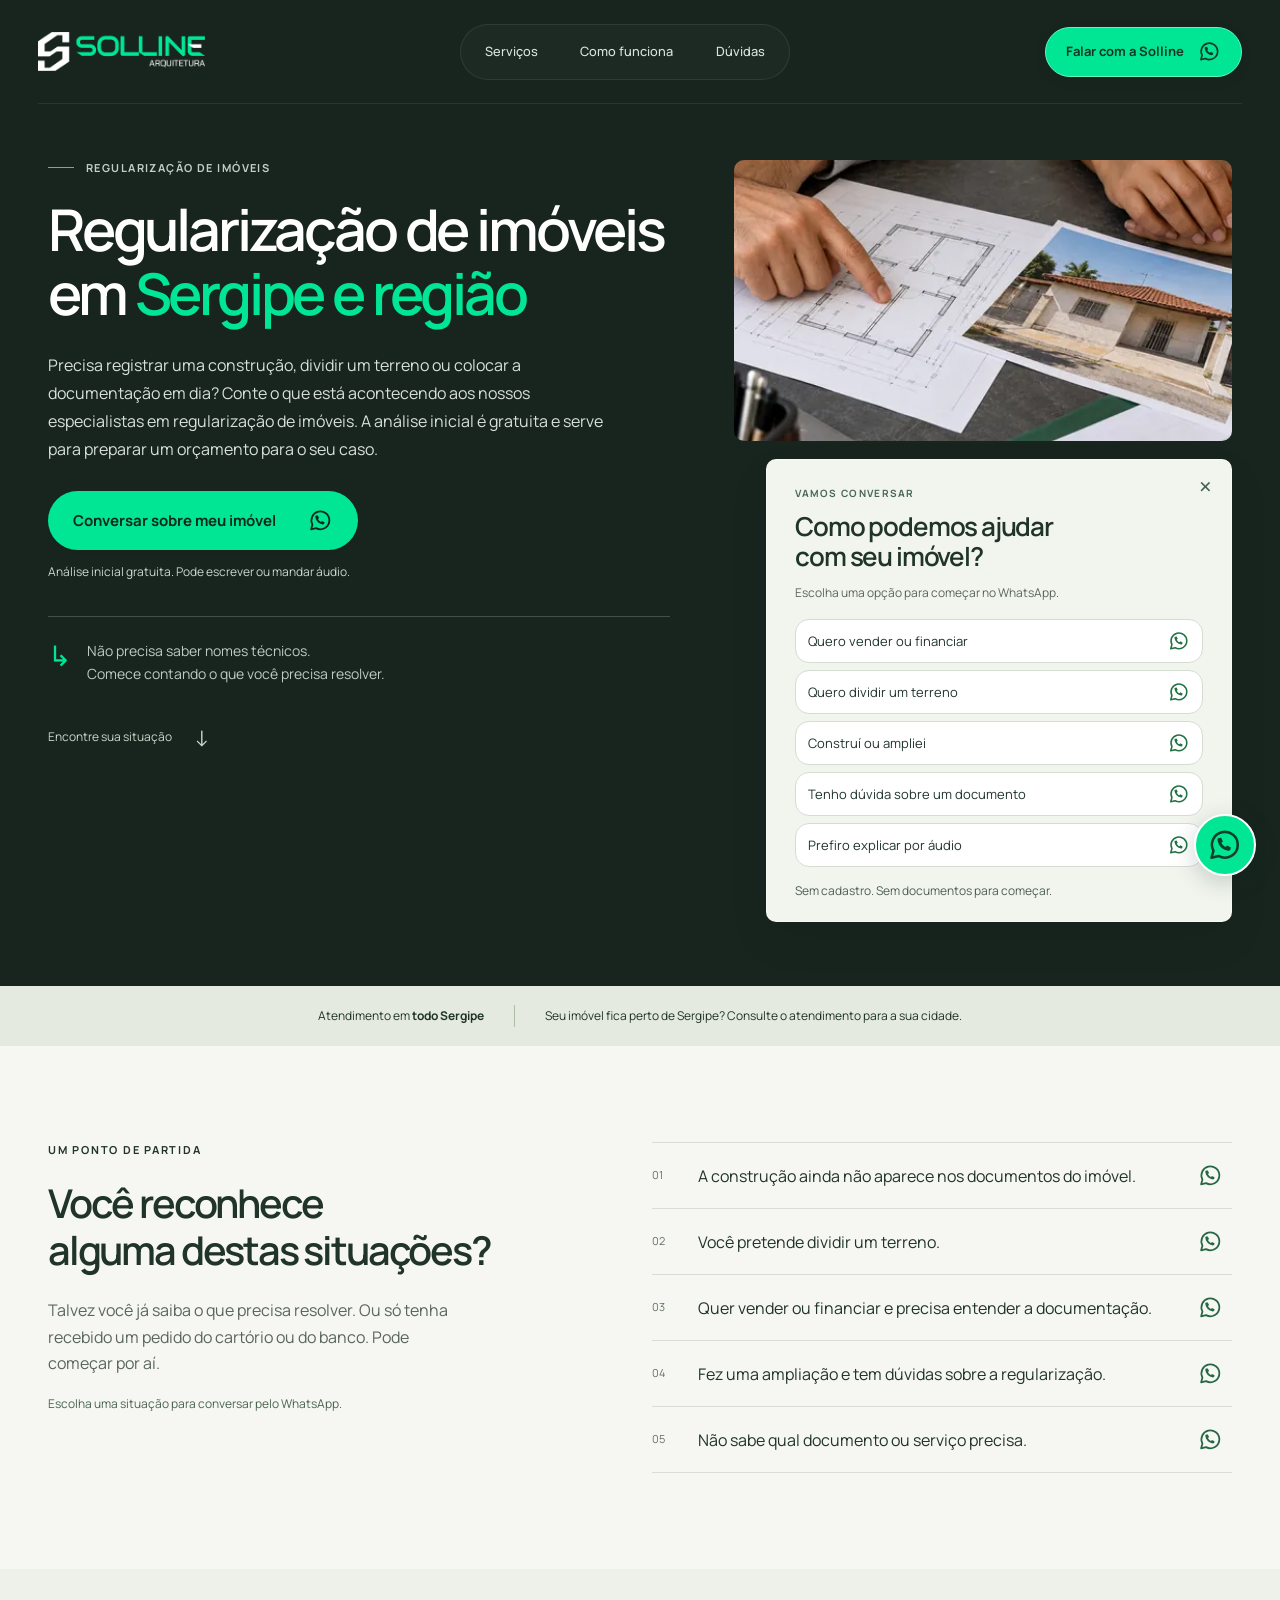
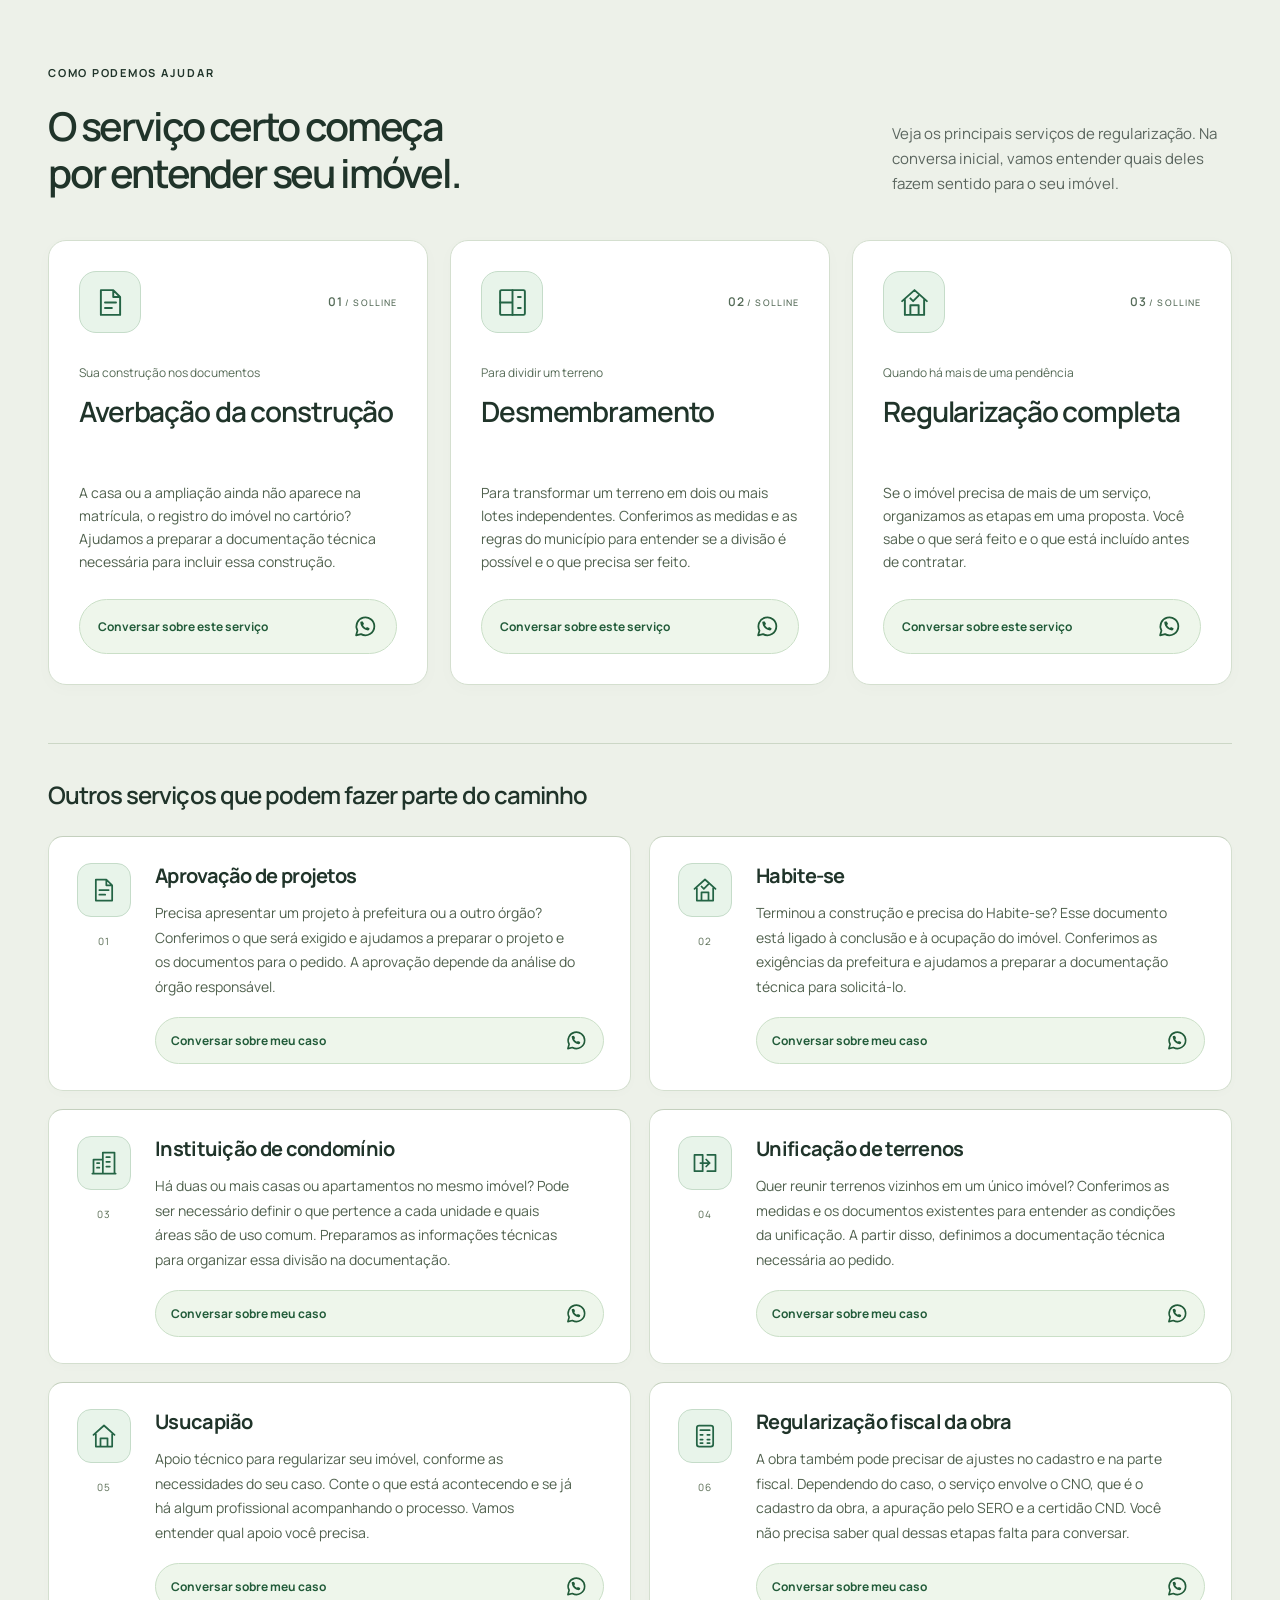
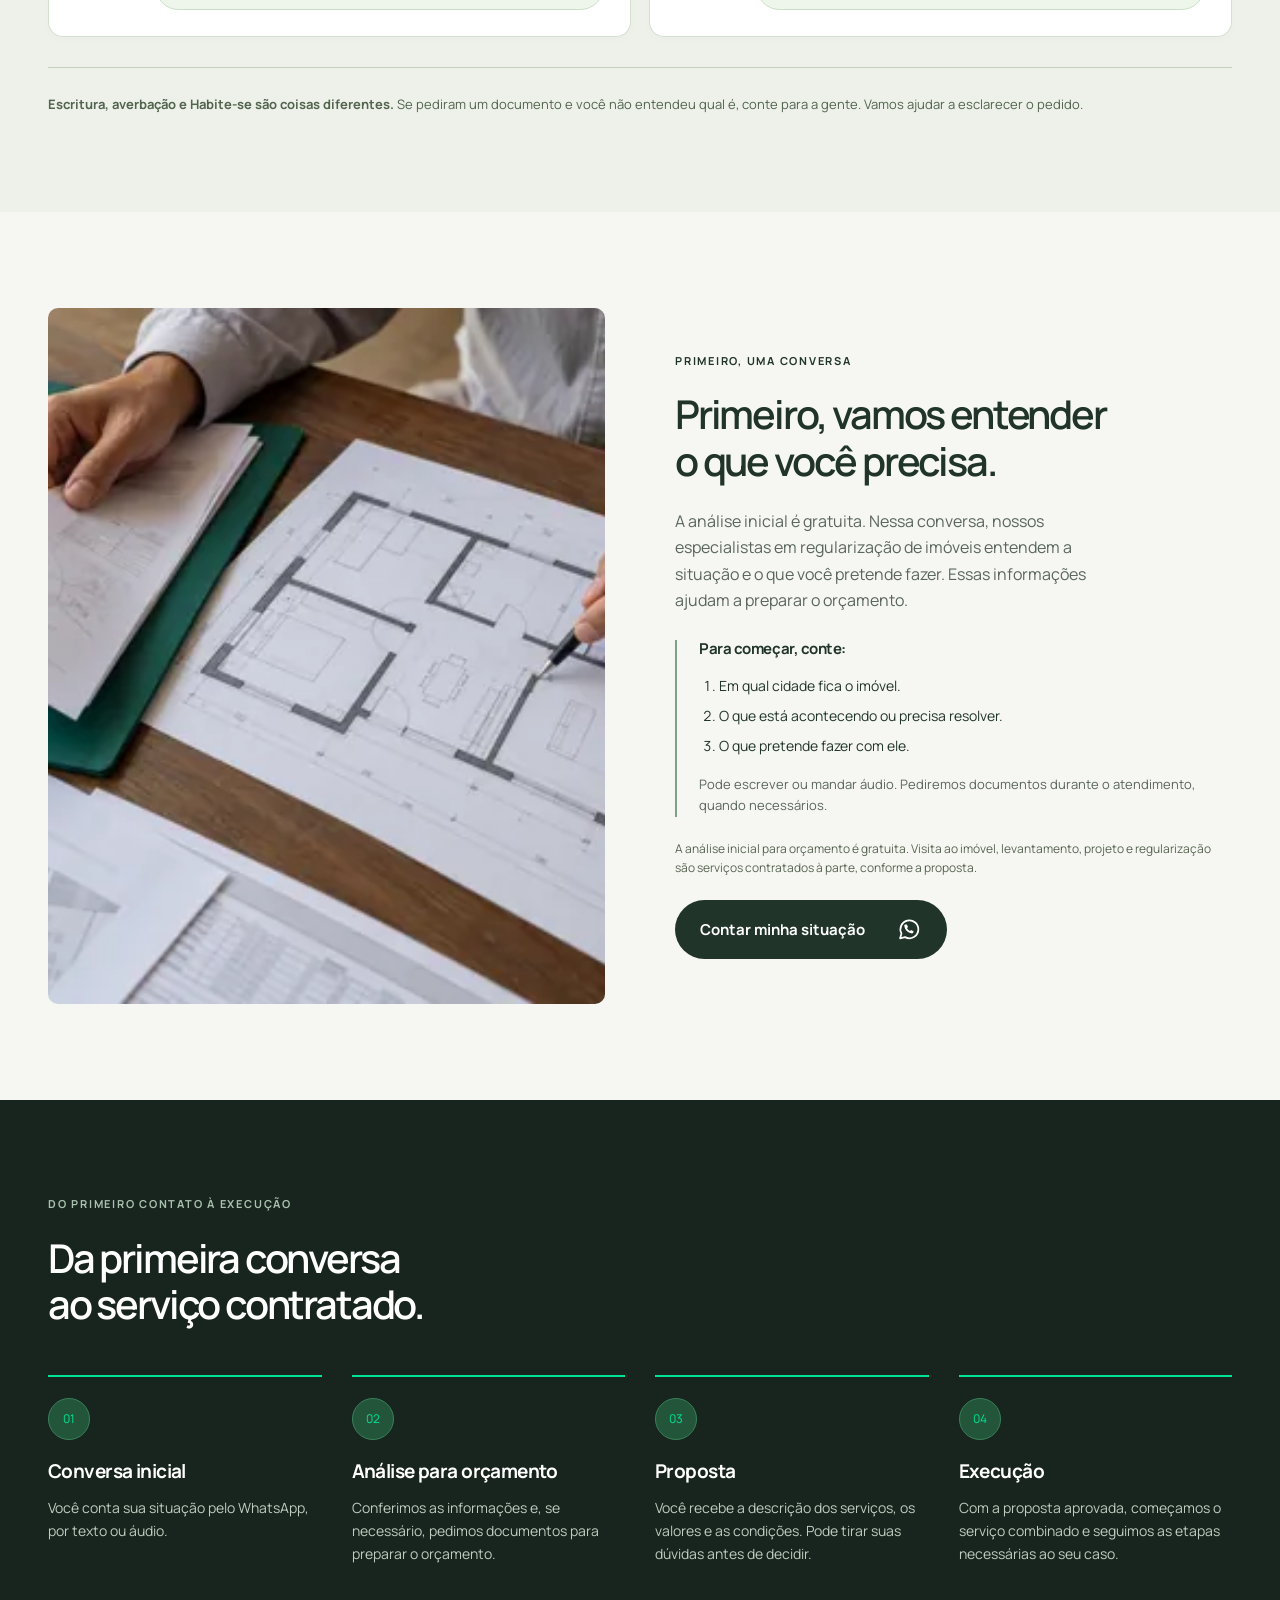
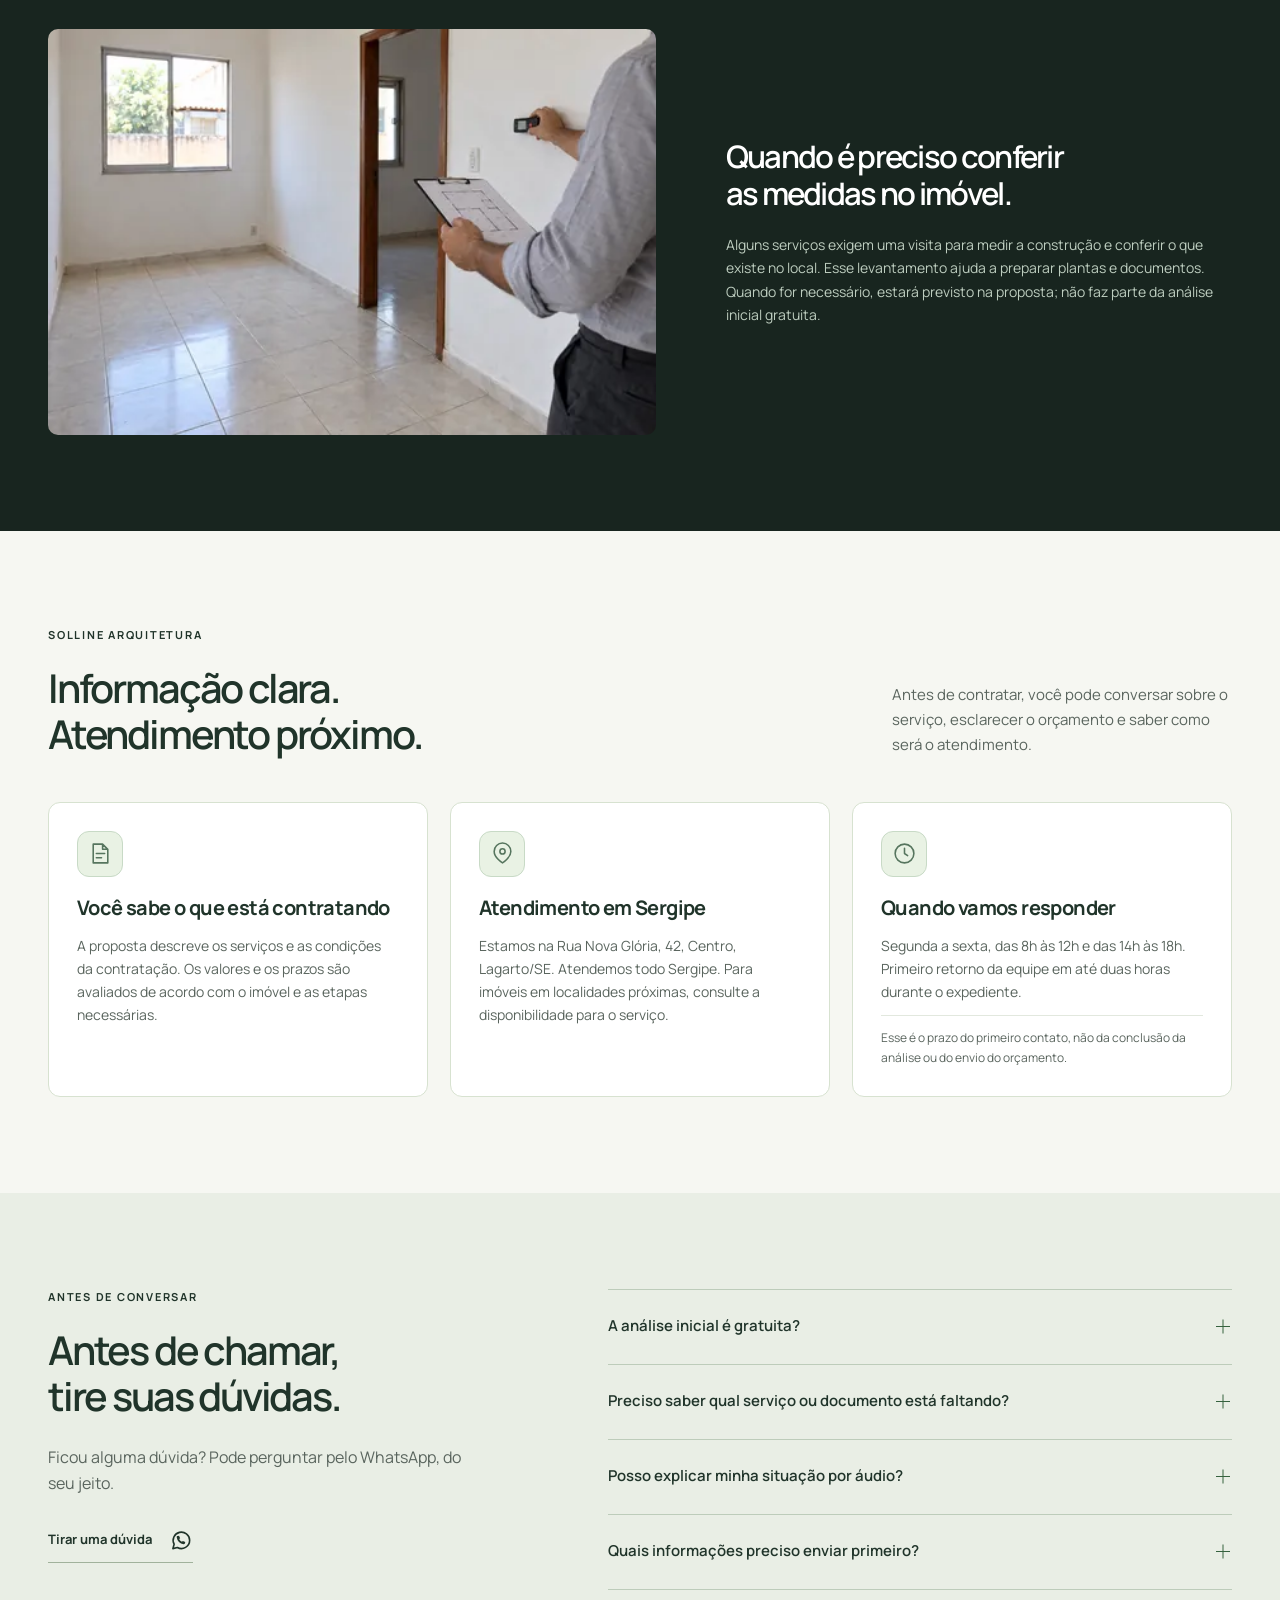
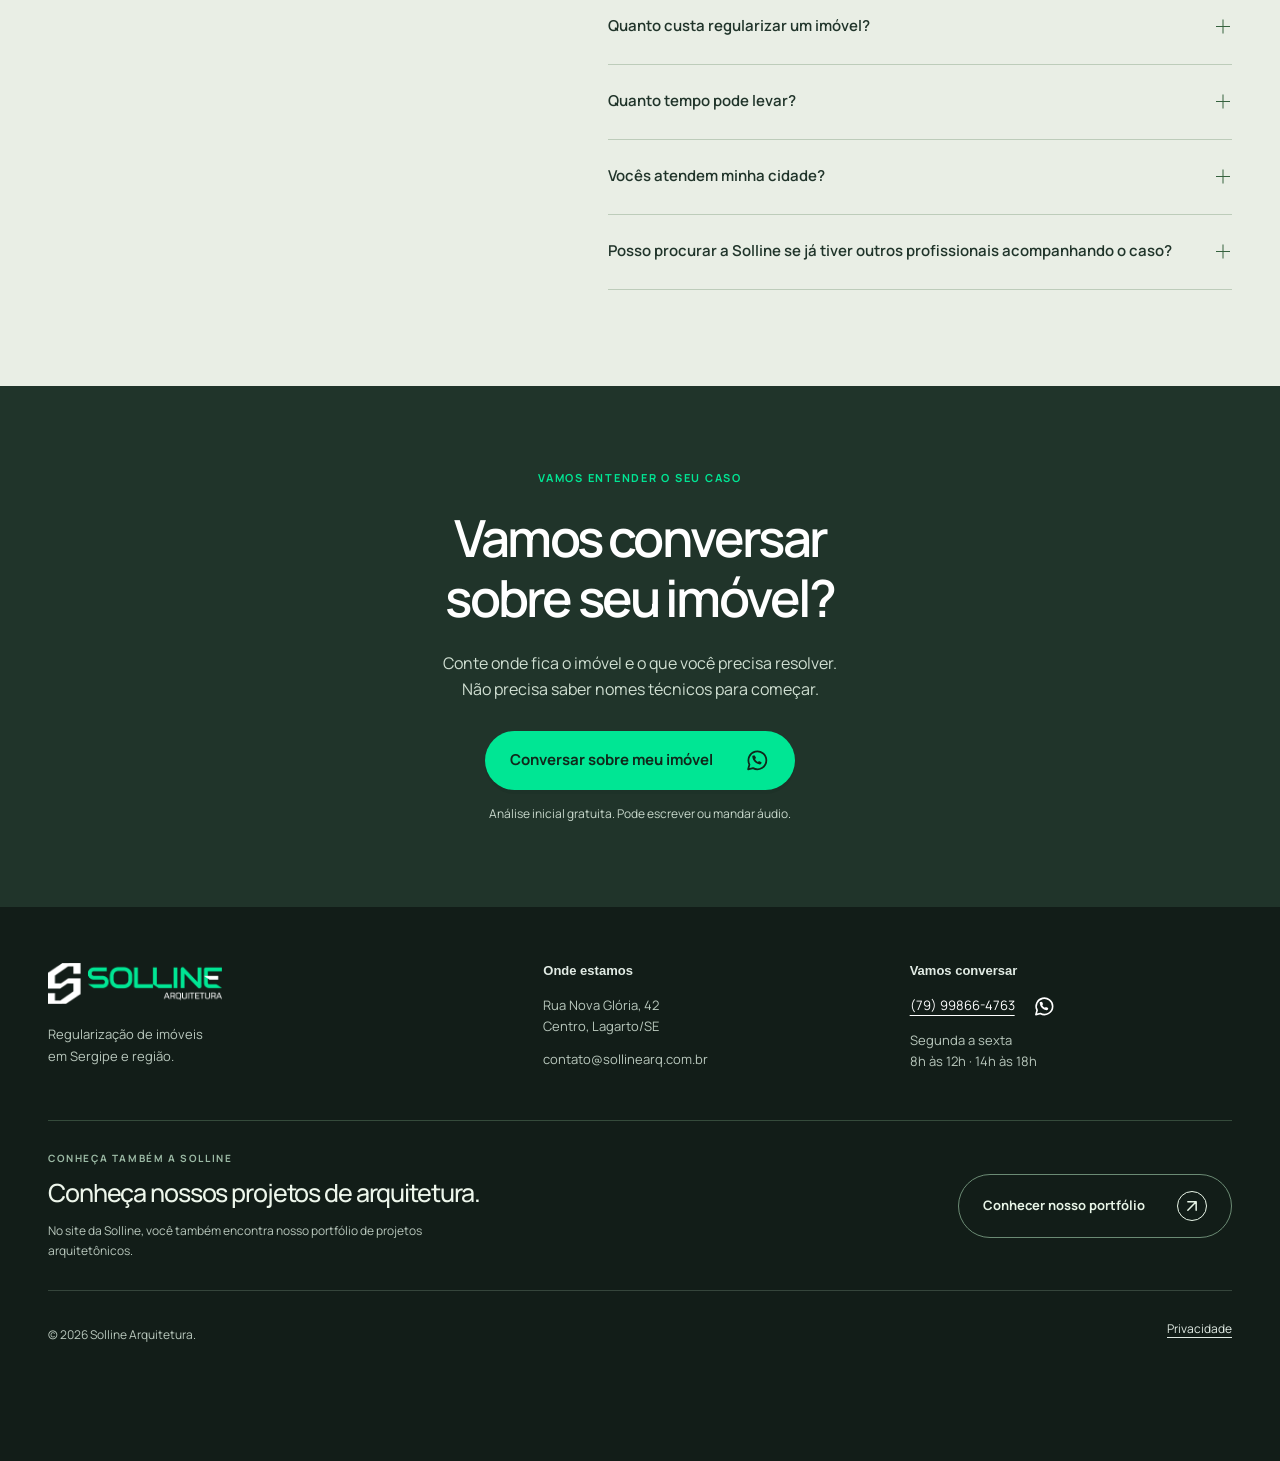
==== commit 1dc870f5: "Add files via upload" ====
--- a/regularizacao-de-imoveis/index.html
+++ b/regularizacao-de-imoveis/index.html
@@ -1,34 +1,34 @@
-<!doctype html>
-<html lang="pt-BR">
-<head>
-<meta charset="utf-8"><meta name="viewport" content="width=device-width, initial-scale=1">
-<meta name="robots" content="noindex, nofollow">
-<title>Regularização de imóveis em Sergipe | Solline Arquitetura</title>
-<meta name="description" content="Converse com a Solline sobre averbação, desmembramento e regularização de imóveis em Sergipe e região. Análise inicial gratuita para orçamento.">
-<meta name="theme-color" content="#18251f">
-<link rel="icon" href="assets/images/favicon.ico"><link rel="preload" href="assets/fonts/manrope-latin-variable.woff2" as="font" type="font/woff2" crossorigin><link rel="stylesheet" href="assets/style.css"><script src="assets/script.js" defer></script>
-<link rel="canonical" href="https://sollinearq.com.br/regularizacao-de-imoveis/">
-<meta property="og:type" content="website"><meta property="og:locale" content="pt_BR"><meta property="og:site_name" content="Solline Arquitetura"><meta property="og:title" content="Regularização de imóveis em Sergipe | Solline Arquitetura"><meta property="og:description" content="Conte o que precisa resolver no seu imóvel. Análise inicial gratuita para orçamento, sem cadastro e com atendimento pelo WhatsApp."><meta property="og:url" content="https://sollinearq.com.br/regularizacao-de-imoveis/">
-</head>
-<body>
-<svg xmlns="http://www.w3.org/2000/svg" width="0" height="0" class="icon-definitions" aria-hidden="true" focusable="false"><symbol id="whatsapp-mark" viewBox="0 0 24 24"><path d="M20.5 11.8a8.6 8.6 0 0 1-12.8 7.5L3 20.5l1.3-4.6a8.6 8.6 0 1 1 16.2-4.1Z" fill="none" stroke="currentColor" stroke-width="1.7" stroke-linejoin="round"/><path d="m8.3 7.3 1.1-.2 1.2 2.5-1 .9c.7 1.4 1.5 2.2 2.9 2.9l.9-1 2.5 1.2-.2 1.1c-.1.7-.7 1.2-1.4 1.1-4.1-.6-6.7-3.2-7.3-7.3-.1-.7.4-1.3 1.3-1.2Z" fill="currentColor"/></symbol></svg>
-<a class="skip-link" href="#conteudo">Pular para o conteúdo</a>
-<header class="header"><div class="container header-inner"><a href="#inicio" aria-label="Solline Arquitetura — início"><img class="logo" src="assets/images/logo.png" width="193" height="54" alt="Solline Arquitetura"></a><button class="mobile-menu-toggle" type="button" aria-label="Abrir menu de navegação" aria-expanded="false" aria-controls="header-navigation header-whatsapp"><span>Menu</span><svg width="24" height="24" viewBox="0 0 24 24" fill="currentColor" aria-hidden="true"><circle cx="5" cy="12" r="2"/><circle cx="12" cy="12" r="2"/><circle cx="19" cy="12" r="2"/></svg></button><nav id="header-navigation" aria-label="Navegação principal"><a href="#servicos">Serviços</a><a href="#etapas">Como funciona</a><a href="#duvidas">Dúvidas</a></nav><a class="header-contact" id="header-whatsapp" href="https://wa.me/5579998664763?text=Ol%C3%A1!%20Quero%20conversar%20sobre%20a%20regulariza%C3%A7%C3%A3o%20do%20meu%20im%C3%B3vel%20e%20pedir%20uma%20an%C3%A1lise%20inicial%20gratuita." target="_blank" rel="noopener noreferrer" data-contact data-contact-id="contato-01" aria-label="Falar com a Solline pelo WhatsApp"><span class="header-contact-label">Falar com a Solline</span><span class="header-contact-short" aria-hidden="true">Conversar</span><span class="wa-icon" aria-hidden="true"><svg viewBox="0 0 24 24" focusable="false"><use href="#whatsapp-mark"/></svg></span></a></div></header>
-<main id="conteudo">
-<section class="hero" id="inicio"><div class="container hero-grid">
-<div class="hero-copy"><p class="eyebrow"><span class="line"></span> REGULARIZAÇÃO DE IMÓVEIS</p><h1>Regularização de imóveis em <em>Sergipe e região</em></h1><p class="hero-intro">Precisa registrar uma construção, dividir um terreno ou colocar a documentação em dia? Conte o que está acontecendo aos nossos especialistas em regularização de imóveis. A análise inicial é gratuita e serve para preparar um orçamento para o seu caso.</p><a class="button primary" href="https://wa.me/5579998664763?text=Ol%C3%A1!%20Quero%20conversar%20sobre%20a%20regulariza%C3%A7%C3%A3o%20do%20meu%20im%C3%B3vel%20e%20pedir%20uma%20an%C3%A1lise%20inicial%20gratuita." target="_blank" rel="noopener noreferrer" data-contact data-contact-id="contato-02" id="hero-contact">Conversar sobre meu imóvel<span class="wa-icon" aria-hidden="true"><svg viewBox="0 0 24 24" focusable="false"><use href="#whatsapp-mark"/></svg></span></a><p class="button-note">Análise inicial gratuita. Pode escrever ou mandar áudio.</p><div class="hero-footnote"><span aria-hidden="true">↳</span><p>Não precisa saber nomes técnicos.<br>Comece contando o que você precisa resolver.</p></div><a class="explore" href="#situacoes">Encontre sua situação <span aria-hidden="true">↓</span></a></div>
-<div class="hero-side"><figure class="hero-photo"><picture><source media="(max-width: 600px)" srcset="assets/images/abertura-celular-480.webp 480w, assets/images/abertura-celular-800.webp 800w" sizes="(max-width: 600px) calc(100vw - 40px), 480px"><img src="assets/images/abertura-computador-960.webp" srcset="assets/images/abertura-computador-640.webp 640w, assets/images/abertura-computador-960.webp 960w, assets/images/abertura-computador-1440.webp 1440w" sizes="(max-width: 900px) calc(100vw - 48px), 480px" width="1672" height="941" fetchpriority="high" alt="Imóvel residencial e documentos para regularização."></picture></figure>
-<div class="panel-wrap"><button class="panel-reopen" id="panel-open" type="button" aria-expanded="false" aria-controls="contact-panel" hidden>Como podemos ajudar? <span aria-hidden="true">+</span></button><aside class="contact-panel" id="contact-panel" aria-labelledby="panel-title"><button class="panel-close" id="panel-close" type="button" hidden aria-label="Fechar opções de contato">×</button><p class="eyebrow">VAMOS CONVERSAR</p><h2 id="panel-title">Como podemos ajudar<br>com seu imóvel?</h2><p class="panel-intro">Escolha uma opção para começar no WhatsApp.</p><div class="contact-options"><a class="contact-option" href="https://wa.me/5579998664763?text=Ol%C3%A1!%20Quero%20conversar%20sobre%20a%20regulariza%C3%A7%C3%A3o%20do%20meu%20im%C3%B3vel%20e%20pedir%20uma%20an%C3%A1lise%20inicial%20gratuita.%0A%0AQuero%20vender%20ou%20financiar." target="_blank" rel="noopener noreferrer" data-contact data-contact-id="contato-03" data-choice="Quero vender ou financiar">Quero vender ou financiar<span class="wa-icon" aria-hidden="true"><svg viewBox="0 0 24 24" focusable="false"><use href="#whatsapp-mark"/></svg></span></a><a class="contact-option" href="https://wa.me/5579998664763?text=Ol%C3%A1!%20Quero%20conversar%20sobre%20a%20regulariza%C3%A7%C3%A3o%20do%20meu%20im%C3%B3vel%20e%20pedir%20uma%20an%C3%A1lise%20inicial%20gratuita.%0A%0AQuero%20dividir%20um%20terreno." target="_blank" rel="noopener noreferrer" data-contact data-contact-id="contato-04" data-choice="Quero dividir um terreno">Quero dividir um terreno<span class="wa-icon" aria-hidden="true"><svg viewBox="0 0 24 24" focusable="false"><use href="#whatsapp-mark"/></svg></span></a><a class="contact-option" href="https://wa.me/5579998664763?text=Ol%C3%A1!%20Quero%20conversar%20sobre%20a%20regulariza%C3%A7%C3%A3o%20do%20meu%20im%C3%B3vel%20e%20pedir%20uma%20an%C3%A1lise%20inicial%20gratuita.%0A%0AConstru%C3%AD%20ou%20ampliei." target="_blank" rel="noopener noreferrer" data-contact data-contact-id="contato-05" data-choice="Construí ou ampliei">Construí ou ampliei<span class="wa-icon" aria-hidden="true"><svg viewBox="0 0 24 24" focusable="false"><use href="#whatsapp-mark"/></svg></span></a><a class="contact-option" href="https://wa.me/5579998664763?text=Ol%C3%A1!%20Quero%20conversar%20sobre%20a%20regulariza%C3%A7%C3%A3o%20do%20meu%20im%C3%B3vel%20e%20pedir%20uma%20an%C3%A1lise%20inicial%20gratuita.%0A%0ATenho%20d%C3%BAvida%20sobre%20um%20documento." target="_blank" rel="noopener noreferrer" data-contact data-contact-id="contato-06" data-choice="Tenho dúvida sobre um documento">Tenho dúvida sobre um documento<span class="wa-icon" aria-hidden="true"><svg viewBox="0 0 24 24" focusable="false"><use href="#whatsapp-mark"/></svg></span></a><a class="contact-option" href="https://wa.me/5579998664763?text=Ol%C3%A1!%20Quero%20conversar%20sobre%20a%20regulariza%C3%A7%C3%A3o%20do%20meu%20im%C3%B3vel%20e%20pedir%20uma%20an%C3%A1lise%20inicial%20gratuita.%0A%0APrefiro%20explicar%20por%20%C3%A1udio." target="_blank" rel="noopener noreferrer" data-contact data-contact-id="contato-07" data-choice="Prefiro explicar por áudio">Prefiro explicar por áudio<span class="wa-icon" aria-hidden="true"><svg viewBox="0 0 24 24" focusable="false"><use href="#whatsapp-mark"/></svg></span></a></div><p class="panel-note">Sem cadastro. Sem documentos para começar.</p></aside></div></div>
-</div></section>
-<div class="region-strip"><div class="container"><p>Atendimento em <strong>todo Sergipe</strong></p><span class="strip-divider" aria-hidden="true"></span><p>Seu imóvel fica perto de Sergipe? Consulte o atendimento para a sua cidade.</p></div></div>
-<section class="section situations" id="situacoes"><div class="container split"><div><p class="eyebrow">UM PONTO DE PARTIDA</p><h2>Você reconhece<br>alguma destas situações?</h2><p class="section-intro">Talvez você já saiba o que precisa resolver. Ou só tenha recebido um pedido do cartório ou do banco. Pode começar por aí.</p><p class="situations-hint">Escolha uma situação para conversar pelo WhatsApp.</p></div><ul class="situation-list"><li><a class="situation-link" data-contact data-contact-id="contato-08" data-choice="A construção ainda não aparece nos documentos do meu imóvel" href="https://wa.me/5579998664763?text=Ol%C3%A1!%20Quero%20conversar%20sobre%20a%20regulariza%C3%A7%C3%A3o%20do%20meu%20im%C3%B3vel%20e%20pedir%20uma%20an%C3%A1lise%20inicial%20gratuita.%0A%0AA%20constru%C3%A7%C3%A3o%20ainda%20n%C3%A3o%20aparece%20nos%20documentos%20do%20meu%20im%C3%B3vel." target="_blank" rel="noopener noreferrer"><span class="list-number">01</span><span>A construção ainda não aparece nos documentos do imóvel.</span><span class="wa-icon" aria-hidden="true"><svg viewBox="0 0 24 24" focusable="false"><use href="#whatsapp-mark"/></svg></span></a></li><li><a class="situation-link" data-contact data-contact-id="contato-09" data-choice="Quero dividir um terreno" href="https://wa.me/5579998664763?text=Ol%C3%A1!%20Quero%20conversar%20sobre%20a%20regulariza%C3%A7%C3%A3o%20do%20meu%20im%C3%B3vel%20e%20pedir%20uma%20an%C3%A1lise%20inicial%20gratuita.%0A%0AQuero%20dividir%20um%20terreno." target="_blank" rel="noopener noreferrer"><span class="list-number">02</span><span>Você pretende dividir um terreno.</span><span class="wa-icon" aria-hidden="true"><svg viewBox="0 0 24 24" focusable="false"><use href="#whatsapp-mark"/></svg></span></a></li><li><a class="situation-link" data-contact data-contact-id="contato-10" data-choice="Quero vender ou financiar e preciso entender a documentação" href="https://wa.me/5579998664763?text=Ol%C3%A1!%20Quero%20conversar%20sobre%20a%20regulariza%C3%A7%C3%A3o%20do%20meu%20im%C3%B3vel%20e%20pedir%20uma%20an%C3%A1lise%20inicial%20gratuita.%0A%0AQuero%20vender%20ou%20financiar%20e%20preciso%20entender%20a%20documenta%C3%A7%C3%A3o." target="_blank" rel="noopener noreferrer"><span class="list-number">03</span><span>Quer vender ou financiar e precisa entender a documentação.</span><span class="wa-icon" aria-hidden="true"><svg viewBox="0 0 24 24" focusable="false"><use href="#whatsapp-mark"/></svg></span></a></li><li><a class="situation-link" data-contact data-contact-id="contato-11" data-choice="Fiz uma ampliação e tenho dúvidas sobre a regularização" href="https://wa.me/5579998664763?text=Ol%C3%A1!%20Quero%20conversar%20sobre%20a%20regulariza%C3%A7%C3%A3o%20do%20meu%20im%C3%B3vel%20e%20pedir%20uma%20an%C3%A1lise%20inicial%20gratuita.%0A%0AFiz%20uma%20amplia%C3%A7%C3%A3o%20e%20tenho%20d%C3%BAvidas%20sobre%20a%20regulariza%C3%A7%C3%A3o." target="_blank" rel="noopener noreferrer"><span class="list-number">04</span><span>Fez uma ampliação e tem dúvidas sobre a regularização.</span><span class="wa-icon" aria-hidden="true"><svg viewBox="0 0 24 24" focusable="false"><use href="#whatsapp-mark"/></svg></span></a></li><li><a class="situation-link" data-contact data-contact-id="contato-12" data-choice="Não sei qual documento ou serviço preciso" href="https://wa.me/5579998664763?text=Ol%C3%A1!%20Quero%20conversar%20sobre%20a%20regulariza%C3%A7%C3%A3o%20do%20meu%20im%C3%B3vel%20e%20pedir%20uma%20an%C3%A1lise%20inicial%20gratuita.%0A%0AN%C3%A3o%20sei%20qual%20documento%20ou%20servi%C3%A7o%20preciso." target="_blank" rel="noopener noreferrer"><span class="list-number">05</span><span>Não sabe qual documento ou serviço precisa.</span><span class="wa-icon" aria-hidden="true"><svg viewBox="0 0 24 24" focusable="false"><use href="#whatsapp-mark"/></svg></span></a></li></ul></div></section>
-<section class="section services" id="servicos"><div class="container"><div class="section-heading"><div><p class="eyebrow">COMO PODEMOS AJUDAR</p><h2>O serviço certo começa<br>por entender seu imóvel.</h2></div><p>Veja os principais serviços de regularização. Na conversa inicial, vamos entender quais deles fazem sentido para o seu imóvel.</p></div><div class="priority-grid"><article class="priority-card"><div class="priority-top"><span class="priority-symbol" aria-hidden="true"><svg viewBox="0 0 24 24" fill="none" stroke="currentColor" stroke-width="1.4" stroke-linecap="round" stroke-linejoin="round"><path d="M14 3H5v18h14V8zM14 3v5h5M8 12h8M8 16h5"/></svg></span><span class="priority-index" aria-hidden="true">01<span> / SOLLINE</span></span></div><p class="card-kicker">Sua construção nos documentos</p><h3>Averbação da construção</h3><p>A casa ou a ampliação ainda não aparece na matrícula, o registro do imóvel no cartório? Ajudamos a preparar a documentação técnica necessária para incluir essa construção.</p><a class="text-link" aria-label="Conversar sobre averbação da construção pelo WhatsApp" href="https://wa.me/5579998664763?text=Ol%C3%A1!%20Quero%20conversar%20sobre%20a%20regulariza%C3%A7%C3%A3o%20do%20meu%20im%C3%B3vel%20e%20pedir%20uma%20an%C3%A1lise%20inicial%20gratuita.%0A%0ATenho%20interesse%20em%20averba%C3%A7%C3%A3o%20da%20constru%C3%A7%C3%A3o." target="_blank" rel="noopener noreferrer" data-contact data-contact-id="contato-13" data-choice="Tenho interesse em averbação da construção">Conversar sobre este serviço<span class="wa-icon" aria-hidden="true"><svg viewBox="0 0 24 24" focusable="false"><use href="#whatsapp-mark"/></svg></span></a></article><article class="priority-card"><div class="priority-top"><span class="priority-symbol" aria-hidden="true"><svg viewBox="0 0 24 24" fill="none" stroke="currentColor" stroke-width="1.4" stroke-linecap="round" stroke-linejoin="round"><rect x="3" y="3" width="18" height="18" rx="1"/><path d="M12 3v18M3 12h9M16 8h2M16 16h2"/></svg></span><span class="priority-index" aria-hidden="true">02<span> / SOLLINE</span></span></div><p class="card-kicker">Para dividir um terreno</p><h3>Desmembramento</h3><p>Para transformar um terreno em dois ou mais lotes independentes. Conferimos as medidas e as regras do município para entender se a divisão é possível e o que precisa ser feito.</p><a class="text-link" aria-label="Conversar sobre desmembramento pelo WhatsApp" href="https://wa.me/5579998664763?text=Ol%C3%A1!%20Quero%20conversar%20sobre%20a%20regulariza%C3%A7%C3%A3o%20do%20meu%20im%C3%B3vel%20e%20pedir%20uma%20an%C3%A1lise%20inicial%20gratuita.%0A%0ATenho%20interesse%20em%20desmembramento." target="_blank" rel="noopener noreferrer" data-contact data-contact-id="contato-14" data-choice="Tenho interesse em desmembramento">Conversar sobre este serviço<span class="wa-icon" aria-hidden="true"><svg viewBox="0 0 24 24" focusable="false"><use href="#whatsapp-mark"/></svg></span></a></article><article class="priority-card"><div class="priority-top"><span class="priority-symbol" aria-hidden="true"><svg viewBox="0 0 24 24" fill="none" stroke="currentColor" stroke-width="1.4" stroke-linecap="round" stroke-linejoin="round"><path d="m3 11 9-8 9 8M5 10v11h14V10M9 21v-7h6v7"/><path d="m9 9 2 2 4-4"/></svg></span><span class="priority-index" aria-hidden="true">03<span> / SOLLINE</span></span></div><p class="card-kicker">Quando há mais de uma pendência</p><h3>Regularização completa</h3><p>Se o imóvel precisa de mais de um serviço, organizamos as etapas em uma proposta. Você sabe o que será feito e o que está incluído antes de contratar.</p><a class="text-link" aria-label="Conversar sobre regularização completa pelo WhatsApp" href="https://wa.me/5579998664763?text=Ol%C3%A1!%20Quero%20conversar%20sobre%20a%20regulariza%C3%A7%C3%A3o%20do%20meu%20im%C3%B3vel%20e%20pedir%20uma%20an%C3%A1lise%20inicial%20gratuita.%0A%0ATenho%20interesse%20em%20regulariza%C3%A7%C3%A3o%20completa." target="_blank" rel="noopener noreferrer" data-contact data-contact-id="contato-15" data-choice="Tenho interesse em regularização completa">Conversar sobre este serviço<span class="wa-icon" aria-hidden="true"><svg viewBox="0 0 24 24" focusable="false"><use href="#whatsapp-mark"/></svg></span></a></article></div><h3 class="complement-title">Outros serviços que podem fazer parte do caminho</h3><div class="complement-grid"><article class="service-card"><div class="service-content"><span class="service-top"><span class="service-icon"><svg viewBox="0 0 24 24" fill="none" stroke="currentColor" stroke-width="1.5" stroke-linecap="round" stroke-linejoin="round" aria-hidden="true"><path d="M14 3H5v18h14V8zM14 3v5h5M8 12h8M8 16h5"/></svg></span><span class="service-order">01</span></span><h4>Aprovação de projetos</h4><span class="service-description">Precisa apresentar um projeto à prefeitura ou a outro órgão? Conferimos o que será exigido e ajudamos a preparar o projeto e os documentos para o pedido. A aprovação depende da análise do órgão responsável.</span><a class="text-link service-contact" data-contact data-contact-id="contato-16" data-choice="Quero conversar sobre aprovação de projetos" aria-label="Conversar sobre aprovação de projetos pelo WhatsApp" href="https://wa.me/5579998664763?text=Ol%C3%A1!%20Quero%20conversar%20sobre%20a%20regulariza%C3%A7%C3%A3o%20do%20meu%20im%C3%B3vel%20e%20pedir%20uma%20an%C3%A1lise%20inicial%20gratuita.%0A%0AQuero%20conversar%20sobre%20aprova%C3%A7%C3%A3o%20de%20projetos." target="_blank" rel="noopener noreferrer">Conversar sobre meu caso <span class="wa-icon" aria-hidden="true"><svg viewBox="0 0 24 24" focusable="false"><use href="#whatsapp-mark"/></svg></span></a></div></article><article class="service-card"><div class="service-content"><span class="service-top"><span class="service-icon"><svg viewBox="0 0 24 24" fill="none" stroke="currentColor" stroke-width="1.5" stroke-linecap="round" stroke-linejoin="round" aria-hidden="true"><path d="m3 11 9-8 9 8M5 10v11h14V10M9 21v-7h6v7"/><path d="m9 9 2 2 4-4"/></svg></span><span class="service-order">02</span></span><h4>Habite-se</h4><span class="service-description">Terminou a construção e precisa do Habite-se? Esse documento está ligado à conclusão e à ocupação do imóvel. Conferimos as exigências da prefeitura e ajudamos a preparar a documentação técnica para solicitá-lo.</span><a class="text-link service-contact" data-contact data-contact-id="contato-17" data-choice="Quero conversar sobre Habite-se" aria-label="Conversar sobre Habite-se pelo WhatsApp" href="https://wa.me/5579998664763?text=Ol%C3%A1!%20Quero%20conversar%20sobre%20a%20regulariza%C3%A7%C3%A3o%20do%20meu%20im%C3%B3vel%20e%20pedir%20uma%20an%C3%A1lise%20inicial%20gratuita.%0A%0AQuero%20conversar%20sobre%20Habite-se." target="_blank" rel="noopener noreferrer">Conversar sobre meu caso <span class="wa-icon" aria-hidden="true"><svg viewBox="0 0 24 24" focusable="false"><use href="#whatsapp-mark"/></svg></span></a></div></article><article class="service-card"><div class="service-content"><span class="service-top"><span class="service-icon"><svg viewBox="0 0 24 24" fill="none" stroke="currentColor" stroke-width="1.5" stroke-linecap="round" stroke-linejoin="round" aria-hidden="true"><path d="M3 21V9h8v12M11 21V3h10v18M6 12h2M6 16h2M14 7h3M14 11h3M14 15h3M2 21h20"/></svg></span><span class="service-order">03</span></span><h4>Instituição de condomínio</h4><span class="service-description">Há duas ou mais casas ou apartamentos no mesmo imóvel? Pode ser necessário definir o que pertence a cada unidade e quais áreas são de uso comum. Preparamos as informações técnicas para organizar essa divisão na documentação.</span><a class="text-link service-contact" data-contact data-contact-id="contato-18" data-choice="Quero conversar sobre instituição de condomínio" aria-label="Conversar sobre instituição de condomínio pelo WhatsApp" href="https://wa.me/5579998664763?text=Ol%C3%A1!%20Quero%20conversar%20sobre%20a%20regulariza%C3%A7%C3%A3o%20do%20meu%20im%C3%B3vel%20e%20pedir%20uma%20an%C3%A1lise%20inicial%20gratuita.%0A%0AQuero%20conversar%20sobre%20institui%C3%A7%C3%A3o%20de%20condom%C3%ADnio." target="_blank" rel="noopener noreferrer">Conversar sobre meu caso <span class="wa-icon" aria-hidden="true"><svg viewBox="0 0 24 24" focusable="false"><use href="#whatsapp-mark"/></svg></span></a></div></article><article class="service-card"><div class="service-content"><span class="service-top"><span class="service-icon"><svg viewBox="0 0 24 24" fill="none" stroke="currentColor" stroke-width="1.5" stroke-linecap="round" stroke-linejoin="round" aria-hidden="true"><path d="M3 5h7v14H3zM14 5h7v14h-7M8 12h8m-3-3 3 3-3 3"/></svg></span><span class="service-order">04</span></span><h4>Unificação de terrenos</h4><span class="service-description">Quer reunir terrenos vizinhos em um único imóvel? Conferimos as medidas e os documentos existentes para entender as condições da unificação. A partir disso, definimos a documentação técnica necessária ao pedido.</span><a class="text-link service-contact" data-contact data-contact-id="contato-19" data-choice="Quero conversar sobre unificação de terrenos" aria-label="Conversar sobre unificação de terrenos pelo WhatsApp" href="https://wa.me/5579998664763?text=Ol%C3%A1!%20Quero%20conversar%20sobre%20a%20regulariza%C3%A7%C3%A3o%20do%20meu%20im%C3%B3vel%20e%20pedir%20uma%20an%C3%A1lise%20inicial%20gratuita.%0A%0AQuero%20conversar%20sobre%20unifica%C3%A7%C3%A3o%20de%20terrenos." target="_blank" rel="noopener noreferrer">Conversar sobre meu caso <span class="wa-icon" aria-hidden="true"><svg viewBox="0 0 24 24" focusable="false"><use href="#whatsapp-mark"/></svg></span></a></div></article><article class="service-card"><div class="service-content"><span class="service-top"><span class="service-icon"><svg viewBox="0 0 24 24" fill="none" stroke="currentColor" stroke-width="1.5" stroke-linecap="round" stroke-linejoin="round" aria-hidden="true"><path d="m3 11 9-8 9 8M5 10v11h14V10M9 21v-7h6v7"/></svg></span><span class="service-order">05</span></span><h4>Usucapião</h4><span class="service-description">Apoio técnico para regularizar seu imóvel, conforme as necessidades do seu caso. Conte o que está acontecendo e se já há algum profissional acompanhando o processo. Vamos entender qual apoio você precisa.</span><a class="text-link service-contact" data-contact data-contact-id="contato-20" data-choice="Quero conversar sobre usucapião" aria-label="Conversar sobre usucapião pelo WhatsApp" href="https://wa.me/5579998664763?text=Ol%C3%A1!%20Quero%20conversar%20sobre%20a%20regulariza%C3%A7%C3%A3o%20do%20meu%20im%C3%B3vel%20e%20pedir%20uma%20an%C3%A1lise%20inicial%20gratuita.%0A%0AQuero%20conversar%20sobre%20usucapi%C3%A3o." target="_blank" rel="noopener noreferrer">Conversar sobre meu caso <span class="wa-icon" aria-hidden="true"><svg viewBox="0 0 24 24" focusable="false"><use href="#whatsapp-mark"/></svg></span></a></div></article><article class="service-card"><div class="service-content"><span class="service-top"><span class="service-icon"><svg viewBox="0 0 24 24" fill="none" stroke="currentColor" stroke-width="1.5" stroke-linecap="round" stroke-linejoin="round" aria-hidden="true"><rect x="5" y="3" width="14" height="18" rx="2"/><path d="M8 7h8M8 11h2M14 11h2M8 15h2M14 15h2M8 18h2M14 18h2"/></svg></span><span class="service-order">06</span></span><h4>Regularização fiscal da obra</h4><span class="service-description">A obra também pode precisar de ajustes no cadastro e na parte fiscal. Dependendo do caso, o serviço envolve o CNO, que é o cadastro da obra, a apuração pelo SERO e a certidão CND. Você não precisa saber qual dessas etapas falta para conversar.</span><a class="text-link service-contact" data-contact data-contact-id="contato-21" data-choice="Quero conversar sobre regularização fiscal da obra" aria-label="Conversar sobre regularização fiscal da obra pelo WhatsApp" href="https://wa.me/5579998664763?text=Ol%C3%A1!%20Quero%20conversar%20sobre%20a%20regulariza%C3%A7%C3%A3o%20do%20meu%20im%C3%B3vel%20e%20pedir%20uma%20an%C3%A1lise%20inicial%20gratuita.%0A%0AQuero%20conversar%20sobre%20regulariza%C3%A7%C3%A3o%20fiscal%20da%20obra." target="_blank" rel="noopener noreferrer">Conversar sobre meu caso <span class="wa-icon" aria-hidden="true"><svg viewBox="0 0 24 24" focusable="false"><use href="#whatsapp-mark"/></svg></span></a></div></article></div><p class="document-note"><strong>Escritura, averbação e Habite-se são coisas diferentes.</strong> Se pediram um documento e você não entendeu qual é, conte para a gente. Vamos ajudar a esclarecer o pedido.</p></div></section>
-<section class="section analysis-section" id="analise"><div class="container split image-split"><figure class="editorial-photo"><img src="assets/images/documentos-960.webp" srcset="assets/images/documentos-480.webp 480w, assets/images/documentos-960.webp 960w" sizes="(max-width: 900px) calc(100vw - 48px), 540px" width="1536" height="1024" loading="lazy" decoding="async" alt="Conferência de planta e documentos de um imóvel."></figure><div><p class="eyebrow">PRIMEIRO, UMA CONVERSA</p><h2>Primeiro, vamos entender<br>o que você precisa.</h2><p class="section-intro">A análise inicial é gratuita. Nessa conversa, nossos especialistas em regularização de imóveis entendem a situação e o que você pretende fazer. Essas informações ajudam a preparar o orçamento.</p><div class="analysis-box"><h3>Para começar, conte:</h3><ol><li>Em qual cidade fica o imóvel.</li><li>O que está acontecendo ou precisa resolver.</li><li>O que pretende fazer com ele.</li></ol><p>Pode escrever ou mandar áudio. Pediremos documentos durante o atendimento, quando necessários.</p></div><p class="scope-note">A análise inicial para orçamento é gratuita. Visita ao imóvel, levantamento, projeto e regularização são serviços contratados à parte, conforme a proposta.</p><a class="button dark" href="https://wa.me/5579998664763?text=Ol%C3%A1!%20Quero%20conversar%20sobre%20a%20regulariza%C3%A7%C3%A3o%20do%20meu%20im%C3%B3vel%20e%20pedir%20uma%20an%C3%A1lise%20inicial%20gratuita." target="_blank" rel="noopener noreferrer" data-contact data-contact-id="contato-22" >Contar minha situação<span class="wa-icon" aria-hidden="true"><svg viewBox="0 0 24 24" focusable="false"><use href="#whatsapp-mark"/></svg></span></a></div></div></section>
-<section class="section process" id="etapas"><div class="container"><p class="eyebrow">DO PRIMEIRO CONTATO À EXECUÇÃO</p><h2>Da primeira conversa<br>ao serviço contratado.</h2><div class="steps"><article><span class="step-number">01</span><h3>Conversa inicial</h3><p>Você conta sua situação pelo WhatsApp, por texto ou áudio.</p></article><article><span class="step-number">02</span><h3>Análise para orçamento</h3><p>Conferimos as informações e, se necessário, pedimos documentos para preparar o orçamento.</p></article><article><span class="step-number">03</span><h3>Proposta</h3><p>Você recebe a descrição dos serviços, os valores e as condições. Pode tirar suas dúvidas antes de decidir.</p></article><article><span class="step-number">04</span><h3>Execução</h3><p>Com a proposta aprovada, começamos o serviço combinado e seguimos as etapas necessárias ao seu caso.</p></article></div><div class="process-image-row"><figure class="editorial-photo"><img src="assets/images/levantamento-960.webp" srcset="assets/images/levantamento-480.webp 480w, assets/images/levantamento-960.webp 960w" sizes="(max-width: 900px) calc(100vw - 48px), 620px" width="1536" height="1024" loading="lazy" decoding="async" alt="Medição de um cômodo com equipamento e planta do imóvel."></figure><div><h3>Quando é preciso conferir<br>as medidas no imóvel.</h3><p>Alguns serviços exigem uma visita para medir a construção e conferir o que existe no local. Esse levantamento ajuda a preparar plantas e documentos. Quando for necessário, estará previsto na proposta; não faz parte da análise inicial gratuita.</p></div></div></div></section>
-<section class="section trust"><div class="container"><div class="section-heading"><div><p class="eyebrow">SOLLINE ARQUITETURA</p><h2>Informação clara.<br>Atendimento próximo.</h2></div><p>Antes de contratar, você pode conversar sobre o serviço, esclarecer o orçamento e saber como será o atendimento.</p></div><div class="trust-grid"><article><span class="trust-icon"><svg viewBox="0 0 24 24" fill="none" stroke="currentColor" stroke-width="1.5" stroke-linecap="round" stroke-linejoin="round" aria-hidden="true"><path d="M14 3H5v18h14V8zM14 3v5h5M8 12h8M8 16h5"/></svg></span><h3>Você sabe o que está contratando</h3><p>A proposta descreve os serviços e as condições da contratação. Os valores e os prazos são avaliados de acordo com o imóvel e as etapas necessárias.</p></article><article><span class="trust-icon"><svg viewBox="0 0 24 24" fill="none" stroke="currentColor" stroke-width="1.5" stroke-linecap="round" stroke-linejoin="round" aria-hidden="true"><path d="M20 10c0 6-8 11-8 11S4 16 4 10a8 8 0 1 1 16 0Z"/><circle cx="12" cy="10" r="2.5"/></svg></span><h3>Atendimento em Sergipe</h3><p>Estamos na Rua Nova Glória, 42, Centro, Lagarto/SE. Atendemos todo Sergipe. Para imóveis em localidades próximas, consulte a disponibilidade para o serviço.</p></article><article><span class="trust-icon"><svg viewBox="0 0 24 24" fill="none" stroke="currentColor" stroke-width="1.5" stroke-linecap="round" stroke-linejoin="round" aria-hidden="true"><circle cx="12" cy="12" r="9"/><path d="M12 7v5l3 2"/></svg></span><h3>Quando vamos responder</h3><p>Segunda a sexta, das 8h às 12h e das 14h às 18h. Primeiro retorno da equipe em até duas horas durante o expediente.</p><p class="small">Esse é o prazo do primeiro contato, não da conclusão da análise ou do envio do orçamento.</p></article></div></div></section>
-<section class="section faq" id="duvidas"><div class="container split"><div><p class="eyebrow">ANTES DE CONVERSAR</p><h2>Antes de chamar,<br>tire suas dúvidas.</h2><p class="section-intro">Ficou alguma dúvida? Pode perguntar pelo WhatsApp, do seu jeito.</p><a class="text-link" href="https://wa.me/5579998664763?text=Ol%C3%A1!%20Quero%20conversar%20sobre%20a%20regulariza%C3%A7%C3%A3o%20do%20meu%20im%C3%B3vel%20e%20pedir%20uma%20an%C3%A1lise%20inicial%20gratuita." target="_blank" rel="noopener noreferrer" data-contact data-contact-id="contato-23" >Tirar uma dúvida<span class="wa-icon" aria-hidden="true"><svg viewBox="0 0 24 24" focusable="false"><use href="#whatsapp-mark"/></svg></span></a></div><div class="faq-list"><details><summary>A análise inicial é gratuita?<span class="faq-plus" aria-hidden="true"></span></summary><p>Sim. Você pode contar sua situação para que a gente entenda o que precisa e prepare o orçamento. Visita ao imóvel, levantamento, projeto e regularização não fazem parte dessa gratuidade.</p></details><details><summary>Preciso saber qual serviço ou documento está faltando?<span class="faq-plus" aria-hidden="true"></span></summary><p>Não precisa. Explique o que aconteceu ou o que foi solicitado pelo banco, cartório ou prefeitura. Nossos especialistas ajudam a entender por onde começar.</p></details><details><summary>Posso explicar minha situação por áudio?<span class="faq-plus" aria-hidden="true"></span></summary><p>Pode, sim. Ao abrir o WhatsApp, grave um áudio contando o que precisa resolver. Se preferir, escreva.</p></details><details><summary>Quais informações preciso enviar primeiro?<span class="faq-plus" aria-hidden="true"></span></summary><p>A cidade do imóvel, o que precisa resolver e o que pretende fazer — por exemplo, vender, financiar, registrar a construção ou dividir o terreno. Os documentos serão solicitados durante o atendimento, quando necessários.</p></details><details><summary>Quanto custa regularizar um imóvel?<span class="faq-plus" aria-hidden="true"></span></summary><p>Não há um valor único. O preço depende da situação do imóvel e do trabalho necessário. Depois da análise inicial, preparamos uma proposta com os serviços e os valores para você avaliar.</p></details><details><summary>Quanto tempo pode levar?<span class="faq-plus" aria-hidden="true"></span></summary><p>Depende do que precisa ser feito, dos documentos disponíveis e da análise dos órgãos envolvidos. Vamos avaliar os prazos para o seu caso. O retorno em até duas horas durante o expediente é apenas o primeiro contato da equipe.</p></details><details><summary>Vocês atendem minha cidade?<span class="faq-plus" aria-hidden="true"></span></summary><p>Atendemos todo Sergipe. Se o imóvel fica em uma localidade próxima, diga a cidade para conferirmos a disponibilidade. O atendimento depende da localização e do serviço necessário.</p></details><details><summary>Posso procurar a Solline se já tiver outros profissionais acompanhando o caso?<span class="faq-plus" aria-hidden="true"></span></summary><p>Sim. Diga o que já está sendo feito e em que você precisa de ajuda. Vamos avaliar como a Solline pode participar e combinar os serviços com você.</p></details></div></div></section>
-<section class="final-cta" id="contato"><div class="container"><p class="eyebrow">VAMOS ENTENDER O SEU CASO</p><h2>Vamos conversar<br>sobre seu imóvel?</h2><p>Conte onde fica o imóvel e o que você precisa resolver.<br>Não precisa saber nomes técnicos para começar.</p><a class="button primary" href="https://wa.me/5579998664763?text=Ol%C3%A1!%20Quero%20conversar%20sobre%20a%20regulariza%C3%A7%C3%A3o%20do%20meu%20im%C3%B3vel%20e%20pedir%20uma%20an%C3%A1lise%20inicial%20gratuita." target="_blank" rel="noopener noreferrer" data-contact data-contact-id="contato-24" id="final-contact">Conversar sobre meu imóvel<span class="wa-icon" aria-hidden="true"><svg viewBox="0 0 24 24" focusable="false"><use href="#whatsapp-mark"/></svg></span></a><p class="button-note">Análise inicial gratuita. Pode escrever ou mandar áudio.</p></div></section>
-</main>
-<footer><div class="container footer-grid"><div><img class="logo" src="assets/images/logo.png" width="193" height="54" alt="Solline Arquitetura"><p>Regularização de imóveis<br>em Sergipe e região.</p></div><div><h2>Onde estamos</h2><address>Rua Nova Glória, 42<br>Centro, Lagarto/SE</address><p>contato@sollinearq.com.br</p></div><div><h2>Vamos conversar</h2><a class="footer-contact" href="https://wa.me/5579998664763?text=Ol%C3%A1!%20Quero%20conversar%20sobre%20a%20regulariza%C3%A7%C3%A3o%20do%20meu%20im%C3%B3vel%20e%20pedir%20uma%20an%C3%A1lise%20inicial%20gratuita." target="_blank" rel="noopener noreferrer" data-contact data-contact-id="contato-25" >(79) 99866-4763<span class="wa-icon" aria-hidden="true"><svg viewBox="0 0 24 24" focusable="false"><use href="#whatsapp-mark"/></svg></span></a><p>Segunda a sexta<br>8h às 12h · 14h às 18h</p></div></div><div class="container portfolio-row"><div><p class="eyebrow">CONHEÇA TAMBÉM A SOLLINE</p><h2>Conheça nossos projetos de arquitetura.</h2><p>No site da Solline, você também encontra nosso portfólio de projetos arquitetônicos.</p></div><a class="button portfolio-button" href="https://sollinearq.com.br/" target="_blank" rel="noopener noreferrer">Conhecer nosso portfólio <span aria-hidden="true">↗</span></a></div><div class="container footer-bottom"><p>© 2026 Solline Arquitetura.</p><a class="privacy-link" href="privacidade.html">Privacidade</a></div></footer>
-<nav aria-label="Contato rápido pelo WhatsApp"><a class="whatsapp-float" id="whatsapp-float" data-contact data-contact-id="contato-26" href="https://wa.me/5579998664763?text=Ol%C3%A1!%20Quero%20conversar%20sobre%20a%20regulariza%C3%A7%C3%A3o%20do%20meu%20im%C3%B3vel%20e%20pedir%20uma%20an%C3%A1lise%20inicial%20gratuita." target="_blank" rel="noopener noreferrer" aria-label="Conversar com a Solline pelo WhatsApp" title="Conversar pelo WhatsApp"><span class="wa-icon" aria-hidden="true"><svg viewBox="0 0 24 24" focusable="false"><use href="#whatsapp-mark"/></svg></span></a></nav>
+<!doctype html>
+<html lang="pt-BR">
+<head>
+<meta charset="utf-8"><meta name="viewport" content="width=device-width, initial-scale=1">
+<meta name="robots" content="noindex, nofollow">
+<title>Regularização de imóveis em Sergipe | Solline Arquitetura</title>
+<meta name="description" content="Converse com a Solline sobre averbação, desmembramento e regularização de imóveis em Sergipe e região. Análise inicial gratuita para orçamento.">
+<meta name="theme-color" content="#18251f">
+<link rel="icon" href="assets/images/favicon.ico"><link rel="preload" href="assets/fonts/manrope-latin-variable.woff2" as="font" type="font/woff2" crossorigin><link rel="stylesheet" href="assets/style.css"><script src="assets/script.js" defer></script>
+<link rel="canonical" href="https://sollinearq.com.br/regularizacao-de-imoveis/">
+<meta property="og:type" content="website"><meta property="og:locale" content="pt_BR"><meta property="og:site_name" content="Solline Arquitetura"><meta property="og:title" content="Regularização de imóveis em Sergipe | Solline Arquitetura"><meta property="og:description" content="Conte o que precisa resolver no seu imóvel. Análise inicial gratuita para orçamento, sem cadastro e com atendimento pelo WhatsApp."><meta property="og:url" content="https://sollinearq.com.br/regularizacao-de-imoveis/">
+</head>
+<body>
+<svg xmlns="http://www.w3.org/2000/svg" width="0" height="0" class="icon-definitions" aria-hidden="true" focusable="false"><symbol id="whatsapp-mark" viewBox="0 0 24 24"><path d="M20.5 11.8a8.6 8.6 0 0 1-12.8 7.5L3 20.5l1.3-4.6a8.6 8.6 0 1 1 16.2-4.1Z" fill="none" stroke="currentColor" stroke-width="1.7" stroke-linejoin="round"/><path d="m8.3 7.3 1.1-.2 1.2 2.5-1 .9c.7 1.4 1.5 2.2 2.9 2.9l.9-1 2.5 1.2-.2 1.1c-.1.7-.7 1.2-1.4 1.1-4.1-.6-6.7-3.2-7.3-7.3-.1-.7.4-1.3 1.3-1.2Z" fill="currentColor"/></symbol></svg>
+<a class="skip-link" href="#conteudo">Pular para o conteúdo</a>
+<header class="header"><div class="container header-inner"><a href="#inicio" aria-label="Solline Arquitetura — início"><img class="logo" src="assets/images/logo-solline-hd.png" width="745" height="176" alt="Solline Arquitetura"></a><button class="mobile-menu-toggle" type="button" aria-label="Abrir menu de navegação" aria-expanded="false" aria-controls="header-navigation header-whatsapp"><span>Menu</span><svg width="24" height="24" viewBox="0 0 24 24" fill="currentColor" aria-hidden="true"><circle cx="5" cy="12" r="2"/><circle cx="12" cy="12" r="2"/><circle cx="19" cy="12" r="2"/></svg></button><nav id="header-navigation" aria-label="Navegação principal"><a href="#servicos">Serviços</a><a href="#etapas">Como funciona</a><a href="#duvidas">Dúvidas</a></nav><a class="header-contact" id="header-whatsapp" href="https://wa.me/5579998664763?text=Ol%C3%A1!%20Quero%20conversar%20sobre%20a%20regulariza%C3%A7%C3%A3o%20do%20meu%20im%C3%B3vel%20e%20pedir%20uma%20an%C3%A1lise%20inicial%20gratuita." target="_blank" rel="noopener noreferrer" data-contact data-contact-id="contato-01" aria-label="Falar com a Solline pelo WhatsApp"><span class="header-contact-label">Falar com a Solline</span><span class="header-contact-short" aria-hidden="true">Conversar</span><span class="wa-icon" aria-hidden="true"><svg viewBox="0 0 24 24" focusable="false"><use href="#whatsapp-mark"/></svg></span></a></div></header>
+<main id="conteudo">
+<section class="hero" id="inicio"><div class="container hero-grid">
+<div class="hero-copy"><p class="eyebrow"><span class="line"></span> REGULARIZAÇÃO DE IMÓVEIS</p><h1>Regularização de imóveis em <em>Sergipe e região</em></h1><p class="hero-intro">Precisa registrar uma construção, dividir um terreno ou colocar a documentação em dia? Conte o que está acontecendo aos nossos especialistas em regularização de imóveis. A análise inicial é gratuita e serve para preparar um orçamento para o seu caso.</p><a class="button primary" href="https://wa.me/5579998664763?text=Ol%C3%A1!%20Quero%20conversar%20sobre%20a%20regulariza%C3%A7%C3%A3o%20do%20meu%20im%C3%B3vel%20e%20pedir%20uma%20an%C3%A1lise%20inicial%20gratuita." target="_blank" rel="noopener noreferrer" data-contact data-contact-id="contato-02" id="hero-contact">Conversar sobre meu imóvel<span class="wa-icon" aria-hidden="true"><svg viewBox="0 0 24 24" focusable="false"><use href="#whatsapp-mark"/></svg></span></a><p class="button-note">Análise inicial gratuita. Pode escrever ou mandar áudio.</p><div class="hero-footnote"><span aria-hidden="true">↳</span><p>Não precisa saber nomes técnicos.<br>Comece contando o que você precisa resolver.</p></div><a class="explore" href="#situacoes">Encontre sua situação <span aria-hidden="true">↓</span></a></div>
+<div class="hero-side"><figure class="hero-photo"><picture><source media="(max-width: 600px)" srcset="assets/images/abertura-celular-480.webp 480w, assets/images/abertura-celular-800.webp 800w" sizes="(max-width: 600px) calc(100vw - 40px), 480px"><img src="assets/images/abertura-computador-960.webp" srcset="assets/images/abertura-computador-640.webp 640w, assets/images/abertura-computador-960.webp 960w, assets/images/abertura-computador-1440.webp 1440w" sizes="(max-width: 900px) calc(100vw - 48px), 480px" width="1672" height="941" fetchpriority="high" alt="Imóvel residencial e documentos para regularização."></picture></figure>
+<div class="panel-wrap"><button class="panel-reopen" id="panel-open" type="button" aria-expanded="false" aria-controls="contact-panel" hidden>Como podemos ajudar? <span aria-hidden="true">+</span></button><aside class="contact-panel" id="contact-panel" aria-labelledby="panel-title"><button class="panel-close" id="panel-close" type="button" hidden aria-label="Fechar opções de contato">×</button><p class="eyebrow">VAMOS CONVERSAR</p><h2 id="panel-title">Como podemos ajudar<br>com seu imóvel?</h2><p class="panel-intro">Escolha uma opção para começar no WhatsApp.</p><div class="contact-options"><a class="contact-option" href="https://wa.me/5579998664763?text=Ol%C3%A1!%20Quero%20conversar%20sobre%20a%20regulariza%C3%A7%C3%A3o%20do%20meu%20im%C3%B3vel%20e%20pedir%20uma%20an%C3%A1lise%20inicial%20gratuita.%0A%0AQuero%20vender%20ou%20financiar." target="_blank" rel="noopener noreferrer" data-contact data-contact-id="contato-03" data-choice="Quero vender ou financiar">Quero vender ou financiar<span class="wa-icon" aria-hidden="true"><svg viewBox="0 0 24 24" focusable="false"><use href="#whatsapp-mark"/></svg></span></a><a class="contact-option" href="https://wa.me/5579998664763?text=Ol%C3%A1!%20Quero%20conversar%20sobre%20a%20regulariza%C3%A7%C3%A3o%20do%20meu%20im%C3%B3vel%20e%20pedir%20uma%20an%C3%A1lise%20inicial%20gratuita.%0A%0AQuero%20dividir%20um%20terreno." target="_blank" rel="noopener noreferrer" data-contact data-contact-id="contato-04" data-choice="Quero dividir um terreno">Quero dividir um terreno<span class="wa-icon" aria-hidden="true"><svg viewBox="0 0 24 24" focusable="false"><use href="#whatsapp-mark"/></svg></span></a><a class="contact-option" href="https://wa.me/5579998664763?text=Ol%C3%A1!%20Quero%20conversar%20sobre%20a%20regulariza%C3%A7%C3%A3o%20do%20meu%20im%C3%B3vel%20e%20pedir%20uma%20an%C3%A1lise%20inicial%20gratuita.%0A%0AConstru%C3%AD%20ou%20ampliei." target="_blank" rel="noopener noreferrer" data-contact data-contact-id="contato-05" data-choice="Construí ou ampliei">Construí ou ampliei<span class="wa-icon" aria-hidden="true"><svg viewBox="0 0 24 24" focusable="false"><use href="#whatsapp-mark"/></svg></span></a><a class="contact-option" href="https://wa.me/5579998664763?text=Ol%C3%A1!%20Quero%20conversar%20sobre%20a%20regulariza%C3%A7%C3%A3o%20do%20meu%20im%C3%B3vel%20e%20pedir%20uma%20an%C3%A1lise%20inicial%20gratuita.%0A%0ATenho%20d%C3%BAvida%20sobre%20um%20documento." target="_blank" rel="noopener noreferrer" data-contact data-contact-id="contato-06" data-choice="Tenho dúvida sobre um documento">Tenho dúvida sobre um documento<span class="wa-icon" aria-hidden="true"><svg viewBox="0 0 24 24" focusable="false"><use href="#whatsapp-mark"/></svg></span></a><a class="contact-option" href="https://wa.me/5579998664763?text=Ol%C3%A1!%20Quero%20conversar%20sobre%20a%20regulariza%C3%A7%C3%A3o%20do%20meu%20im%C3%B3vel%20e%20pedir%20uma%20an%C3%A1lise%20inicial%20gratuita.%0A%0APrefiro%20explicar%20por%20%C3%A1udio." target="_blank" rel="noopener noreferrer" data-contact data-contact-id="contato-07" data-choice="Prefiro explicar por áudio">Prefiro explicar por áudio<span class="wa-icon" aria-hidden="true"><svg viewBox="0 0 24 24" focusable="false"><use href="#whatsapp-mark"/></svg></span></a></div><p class="panel-note">Sem cadastro. Sem documentos para começar.</p></aside></div></div>
+</div></section>
+<div class="region-strip"><div class="container"><p>Atendimento em <strong>todo Sergipe</strong></p><span class="strip-divider" aria-hidden="true"></span><p>Seu imóvel fica perto de Sergipe? Consulte o atendimento para a sua cidade.</p></div></div>
+<section class="section situations" id="situacoes"><div class="container split"><div><p class="eyebrow">UM PONTO DE PARTIDA</p><h2>Você reconhece<br>alguma destas situações?</h2><p class="section-intro">Talvez você já saiba o que precisa resolver. Ou só tenha recebido um pedido do cartório ou do banco. Pode começar por aí.</p><p class="situations-hint">Escolha uma situação para conversar pelo WhatsApp.</p></div><ul class="situation-list"><li><a class="situation-link" data-contact data-contact-id="contato-08" data-choice="A construção ainda não aparece nos documentos do meu imóvel" href="https://wa.me/5579998664763?text=Ol%C3%A1!%20Quero%20conversar%20sobre%20a%20regulariza%C3%A7%C3%A3o%20do%20meu%20im%C3%B3vel%20e%20pedir%20uma%20an%C3%A1lise%20inicial%20gratuita.%0A%0AA%20constru%C3%A7%C3%A3o%20ainda%20n%C3%A3o%20aparece%20nos%20documentos%20do%20meu%20im%C3%B3vel." target="_blank" rel="noopener noreferrer"><span class="list-number">01</span><span>A construção ainda não aparece nos documentos do imóvel.</span><span class="wa-icon" aria-hidden="true"><svg viewBox="0 0 24 24" focusable="false"><use href="#whatsapp-mark"/></svg></span></a></li><li><a class="situation-link" data-contact data-contact-id="contato-09" data-choice="Quero dividir um terreno" href="https://wa.me/5579998664763?text=Ol%C3%A1!%20Quero%20conversar%20sobre%20a%20regulariza%C3%A7%C3%A3o%20do%20meu%20im%C3%B3vel%20e%20pedir%20uma%20an%C3%A1lise%20inicial%20gratuita.%0A%0AQuero%20dividir%20um%20terreno." target="_blank" rel="noopener noreferrer"><span class="list-number">02</span><span>Você pretende dividir um terreno.</span><span class="wa-icon" aria-hidden="true"><svg viewBox="0 0 24 24" focusable="false"><use href="#whatsapp-mark"/></svg></span></a></li><li><a class="situation-link" data-contact data-contact-id="contato-10" data-choice="Quero vender ou financiar e preciso entender a documentação" href="https://wa.me/5579998664763?text=Ol%C3%A1!%20Quero%20conversar%20sobre%20a%20regulariza%C3%A7%C3%A3o%20do%20meu%20im%C3%B3vel%20e%20pedir%20uma%20an%C3%A1lise%20inicial%20gratuita.%0A%0AQuero%20vender%20ou%20financiar%20e%20preciso%20entender%20a%20documenta%C3%A7%C3%A3o." target="_blank" rel="noopener noreferrer"><span class="list-number">03</span><span>Quer vender ou financiar e precisa entender a documentação.</span><span class="wa-icon" aria-hidden="true"><svg viewBox="0 0 24 24" focusable="false"><use href="#whatsapp-mark"/></svg></span></a></li><li><a class="situation-link" data-contact data-contact-id="contato-11" data-choice="Fiz uma ampliação e tenho dúvidas sobre a regularização" href="https://wa.me/5579998664763?text=Ol%C3%A1!%20Quero%20conversar%20sobre%20a%20regulariza%C3%A7%C3%A3o%20do%20meu%20im%C3%B3vel%20e%20pedir%20uma%20an%C3%A1lise%20inicial%20gratuita.%0A%0AFiz%20uma%20amplia%C3%A7%C3%A3o%20e%20tenho%20d%C3%BAvidas%20sobre%20a%20regulariza%C3%A7%C3%A3o." target="_blank" rel="noopener noreferrer"><span class="list-number">04</span><span>Fez uma ampliação e tem dúvidas sobre a regularização.</span><span class="wa-icon" aria-hidden="true"><svg viewBox="0 0 24 24" focusable="false"><use href="#whatsapp-mark"/></svg></span></a></li><li><a class="situation-link" data-contact data-contact-id="contato-12" data-choice="Não sei qual documento ou serviço preciso" href="https://wa.me/5579998664763?text=Ol%C3%A1!%20Quero%20conversar%20sobre%20a%20regulariza%C3%A7%C3%A3o%20do%20meu%20im%C3%B3vel%20e%20pedir%20uma%20an%C3%A1lise%20inicial%20gratuita.%0A%0AN%C3%A3o%20sei%20qual%20documento%20ou%20servi%C3%A7o%20preciso." target="_blank" rel="noopener noreferrer"><span class="list-number">05</span><span>Não sabe qual documento ou serviço precisa.</span><span class="wa-icon" aria-hidden="true"><svg viewBox="0 0 24 24" focusable="false"><use href="#whatsapp-mark"/></svg></span></a></li></ul></div></section>
+<section class="section services" id="servicos"><div class="container"><div class="section-heading"><div><p class="eyebrow">COMO PODEMOS AJUDAR</p><h2>O serviço certo começa<br>por entender seu imóvel.</h2></div><p>Veja os principais serviços de regularização. Na conversa inicial, vamos entender quais deles fazem sentido para o seu imóvel.</p></div><div class="priority-grid"><article class="priority-card"><div class="priority-top"><span class="priority-symbol" aria-hidden="true"><svg viewBox="0 0 24 24" fill="none" stroke="currentColor" stroke-width="1.4" stroke-linecap="round" stroke-linejoin="round"><path d="M14 3H5v18h14V8zM14 3v5h5M8 12h8M8 16h5"/></svg></span><span class="priority-index" aria-hidden="true">01<span> / SOLLINE</span></span></div><p class="card-kicker">Sua construção nos documentos</p><h3>Averbação da construção</h3><p>A casa ou a ampliação ainda não aparece na matrícula, o registro do imóvel no cartório? Ajudamos a preparar a documentação técnica necessária para incluir essa construção.</p><a class="text-link" aria-label="Conversar sobre averbação da construção pelo WhatsApp" href="https://wa.me/5579998664763?text=Ol%C3%A1!%20Quero%20conversar%20sobre%20a%20regulariza%C3%A7%C3%A3o%20do%20meu%20im%C3%B3vel%20e%20pedir%20uma%20an%C3%A1lise%20inicial%20gratuita.%0A%0ATenho%20interesse%20em%20averba%C3%A7%C3%A3o%20da%20constru%C3%A7%C3%A3o." target="_blank" rel="noopener noreferrer" data-contact data-contact-id="contato-13" data-choice="Tenho interesse em averbação da construção">Conversar sobre este serviço<span class="wa-icon" aria-hidden="true"><svg viewBox="0 0 24 24" focusable="false"><use href="#whatsapp-mark"/></svg></span></a></article><article class="priority-card"><div class="priority-top"><span class="priority-symbol" aria-hidden="true"><svg viewBox="0 0 24 24" fill="none" stroke="currentColor" stroke-width="1.4" stroke-linecap="round" stroke-linejoin="round"><rect x="3" y="3" width="18" height="18" rx="1"/><path d="M12 3v18M3 12h9M16 8h2M16 16h2"/></svg></span><span class="priority-index" aria-hidden="true">02<span> / SOLLINE</span></span></div><p class="card-kicker">Para dividir um terreno</p><h3>Desmembramento</h3><p>Para transformar um terreno em dois ou mais lotes independentes. Conferimos as medidas e as regras do município para entender se a divisão é possível e o que precisa ser feito.</p><a class="text-link" aria-label="Conversar sobre desmembramento pelo WhatsApp" href="https://wa.me/5579998664763?text=Ol%C3%A1!%20Quero%20conversar%20sobre%20a%20regulariza%C3%A7%C3%A3o%20do%20meu%20im%C3%B3vel%20e%20pedir%20uma%20an%C3%A1lise%20inicial%20gratuita.%0A%0ATenho%20interesse%20em%20desmembramento." target="_blank" rel="noopener noreferrer" data-contact data-contact-id="contato-14" data-choice="Tenho interesse em desmembramento">Conversar sobre este serviço<span class="wa-icon" aria-hidden="true"><svg viewBox="0 0 24 24" focusable="false"><use href="#whatsapp-mark"/></svg></span></a></article><article class="priority-card"><div class="priority-top"><span class="priority-symbol" aria-hidden="true"><svg viewBox="0 0 24 24" fill="none" stroke="currentColor" stroke-width="1.4" stroke-linecap="round" stroke-linejoin="round"><path d="m3 11 9-8 9 8M5 10v11h14V10M9 21v-7h6v7"/><path d="m9 9 2 2 4-4"/></svg></span><span class="priority-index" aria-hidden="true">03<span> / SOLLINE</span></span></div><p class="card-kicker">Quando há mais de uma pendência</p><h3>Regularização completa</h3><p>Se o imóvel precisa de mais de um serviço, organizamos as etapas em uma proposta. Você sabe o que será feito e o que está incluído antes de contratar.</p><a class="text-link" aria-label="Conversar sobre regularização completa pelo WhatsApp" href="https://wa.me/5579998664763?text=Ol%C3%A1!%20Quero%20conversar%20sobre%20a%20regulariza%C3%A7%C3%A3o%20do%20meu%20im%C3%B3vel%20e%20pedir%20uma%20an%C3%A1lise%20inicial%20gratuita.%0A%0ATenho%20interesse%20em%20regulariza%C3%A7%C3%A3o%20completa." target="_blank" rel="noopener noreferrer" data-contact data-contact-id="contato-15" data-choice="Tenho interesse em regularização completa">Conversar sobre este serviço<span class="wa-icon" aria-hidden="true"><svg viewBox="0 0 24 24" focusable="false"><use href="#whatsapp-mark"/></svg></span></a></article></div><h3 class="complement-title">Outros serviços que podem fazer parte do caminho</h3><div class="complement-grid"><article class="service-card"><div class="service-content"><span class="service-top"><span class="service-icon"><svg viewBox="0 0 24 24" fill="none" stroke="currentColor" stroke-width="1.5" stroke-linecap="round" stroke-linejoin="round" aria-hidden="true"><path d="M14 3H5v18h14V8zM14 3v5h5M8 12h8M8 16h5"/></svg></span><span class="service-order">01</span></span><h4>Aprovação de projetos</h4><span class="service-description">Precisa apresentar um projeto à prefeitura ou a outro órgão? Conferimos o que será exigido e ajudamos a preparar o projeto e os documentos para o pedido. A aprovação depende da análise do órgão responsável.</span><a class="text-link service-contact" data-contact data-contact-id="contato-16" data-choice="Quero conversar sobre aprovação de projetos" aria-label="Conversar sobre aprovação de projetos pelo WhatsApp" href="https://wa.me/5579998664763?text=Ol%C3%A1!%20Quero%20conversar%20sobre%20a%20regulariza%C3%A7%C3%A3o%20do%20meu%20im%C3%B3vel%20e%20pedir%20uma%20an%C3%A1lise%20inicial%20gratuita.%0A%0AQuero%20conversar%20sobre%20aprova%C3%A7%C3%A3o%20de%20projetos." target="_blank" rel="noopener noreferrer">Conversar sobre meu caso <span class="wa-icon" aria-hidden="true"><svg viewBox="0 0 24 24" focusable="false"><use href="#whatsapp-mark"/></svg></span></a></div></article><article class="service-card"><div class="service-content"><span class="service-top"><span class="service-icon"><svg viewBox="0 0 24 24" fill="none" stroke="currentColor" stroke-width="1.5" stroke-linecap="round" stroke-linejoin="round" aria-hidden="true"><path d="m3 11 9-8 9 8M5 10v11h14V10M9 21v-7h6v7"/><path d="m9 9 2 2 4-4"/></svg></span><span class="service-order">02</span></span><h4>Habite-se</h4><span class="service-description">Terminou a construção e precisa do Habite-se? Esse documento está ligado à conclusão e à ocupação do imóvel. Conferimos as exigências da prefeitura e ajudamos a preparar a documentação técnica para solicitá-lo.</span><a class="text-link service-contact" data-contact data-contact-id="contato-17" data-choice="Quero conversar sobre Habite-se" aria-label="Conversar sobre Habite-se pelo WhatsApp" href="https://wa.me/5579998664763?text=Ol%C3%A1!%20Quero%20conversar%20sobre%20a%20regulariza%C3%A7%C3%A3o%20do%20meu%20im%C3%B3vel%20e%20pedir%20uma%20an%C3%A1lise%20inicial%20gratuita.%0A%0AQuero%20conversar%20sobre%20Habite-se." target="_blank" rel="noopener noreferrer">Conversar sobre meu caso <span class="wa-icon" aria-hidden="true"><svg viewBox="0 0 24 24" focusable="false"><use href="#whatsapp-mark"/></svg></span></a></div></article><article class="service-card"><div class="service-content"><span class="service-top"><span class="service-icon"><svg viewBox="0 0 24 24" fill="none" stroke="currentColor" stroke-width="1.5" stroke-linecap="round" stroke-linejoin="round" aria-hidden="true"><path d="M3 21V9h8v12M11 21V3h10v18M6 12h2M6 16h2M14 7h3M14 11h3M14 15h3M2 21h20"/></svg></span><span class="service-order">03</span></span><h4>Instituição de condomínio</h4><span class="service-description">Há duas ou mais casas ou apartamentos no mesmo imóvel? Pode ser necessário definir o que pertence a cada unidade e quais áreas são de uso comum. Preparamos as informações técnicas para organizar essa divisão na documentação.</span><a class="text-link service-contact" data-contact data-contact-id="contato-18" data-choice="Quero conversar sobre instituição de condomínio" aria-label="Conversar sobre instituição de condomínio pelo WhatsApp" href="https://wa.me/5579998664763?text=Ol%C3%A1!%20Quero%20conversar%20sobre%20a%20regulariza%C3%A7%C3%A3o%20do%20meu%20im%C3%B3vel%20e%20pedir%20uma%20an%C3%A1lise%20inicial%20gratuita.%0A%0AQuero%20conversar%20sobre%20institui%C3%A7%C3%A3o%20de%20condom%C3%ADnio." target="_blank" rel="noopener noreferrer">Conversar sobre meu caso <span class="wa-icon" aria-hidden="true"><svg viewBox="0 0 24 24" focusable="false"><use href="#whatsapp-mark"/></svg></span></a></div></article><article class="service-card"><div class="service-content"><span class="service-top"><span class="service-icon"><svg viewBox="0 0 24 24" fill="none" stroke="currentColor" stroke-width="1.5" stroke-linecap="round" stroke-linejoin="round" aria-hidden="true"><path d="M3 5h7v14H3zM14 5h7v14h-7M8 12h8m-3-3 3 3-3 3"/></svg></span><span class="service-order">04</span></span><h4>Unificação de terrenos</h4><span class="service-description">Quer reunir terrenos vizinhos em um único imóvel? Conferimos as medidas e os documentos existentes para entender as condições da unificação. A partir disso, definimos a documentação técnica necessária ao pedido.</span><a class="text-link service-contact" data-contact data-contact-id="contato-19" data-choice="Quero conversar sobre unificação de terrenos" aria-label="Conversar sobre unificação de terrenos pelo WhatsApp" href="https://wa.me/5579998664763?text=Ol%C3%A1!%20Quero%20conversar%20sobre%20a%20regulariza%C3%A7%C3%A3o%20do%20meu%20im%C3%B3vel%20e%20pedir%20uma%20an%C3%A1lise%20inicial%20gratuita.%0A%0AQuero%20conversar%20sobre%20unifica%C3%A7%C3%A3o%20de%20terrenos." target="_blank" rel="noopener noreferrer">Conversar sobre meu caso <span class="wa-icon" aria-hidden="true"><svg viewBox="0 0 24 24" focusable="false"><use href="#whatsapp-mark"/></svg></span></a></div></article><article class="service-card"><div class="service-content"><span class="service-top"><span class="service-icon"><svg viewBox="0 0 24 24" fill="none" stroke="currentColor" stroke-width="1.5" stroke-linecap="round" stroke-linejoin="round" aria-hidden="true"><path d="m3 11 9-8 9 8M5 10v11h14V10M9 21v-7h6v7"/></svg></span><span class="service-order">05</span></span><h4>Usucapião</h4><span class="service-description">Apoio técnico para regularizar seu imóvel, conforme as necessidades do seu caso. Conte o que está acontecendo e se já há algum profissional acompanhando o processo. Vamos entender qual apoio você precisa.</span><a class="text-link service-contact" data-contact data-contact-id="contato-20" data-choice="Quero conversar sobre usucapião" aria-label="Conversar sobre usucapião pelo WhatsApp" href="https://wa.me/5579998664763?text=Ol%C3%A1!%20Quero%20conversar%20sobre%20a%20regulariza%C3%A7%C3%A3o%20do%20meu%20im%C3%B3vel%20e%20pedir%20uma%20an%C3%A1lise%20inicial%20gratuita.%0A%0AQuero%20conversar%20sobre%20usucapi%C3%A3o." target="_blank" rel="noopener noreferrer">Conversar sobre meu caso <span class="wa-icon" aria-hidden="true"><svg viewBox="0 0 24 24" focusable="false"><use href="#whatsapp-mark"/></svg></span></a></div></article><article class="service-card"><div class="service-content"><span class="service-top"><span class="service-icon"><svg viewBox="0 0 24 24" fill="none" stroke="currentColor" stroke-width="1.5" stroke-linecap="round" stroke-linejoin="round" aria-hidden="true"><rect x="5" y="3" width="14" height="18" rx="2"/><path d="M8 7h8M8 11h2M14 11h2M8 15h2M14 15h2M8 18h2M14 18h2"/></svg></span><span class="service-order">06</span></span><h4>Regularização fiscal da obra</h4><span class="service-description">A obra também pode precisar de ajustes no cadastro e na parte fiscal. Dependendo do caso, o serviço envolve o CNO, que é o cadastro da obra, a apuração pelo SERO e a certidão CND. Você não precisa saber qual dessas etapas falta para conversar.</span><a class="text-link service-contact" data-contact data-contact-id="contato-21" data-choice="Quero conversar sobre regularização fiscal da obra" aria-label="Conversar sobre regularização fiscal da obra pelo WhatsApp" href="https://wa.me/5579998664763?text=Ol%C3%A1!%20Quero%20conversar%20sobre%20a%20regulariza%C3%A7%C3%A3o%20do%20meu%20im%C3%B3vel%20e%20pedir%20uma%20an%C3%A1lise%20inicial%20gratuita.%0A%0AQuero%20conversar%20sobre%20regulariza%C3%A7%C3%A3o%20fiscal%20da%20obra." target="_blank" rel="noopener noreferrer">Conversar sobre meu caso <span class="wa-icon" aria-hidden="true"><svg viewBox="0 0 24 24" focusable="false"><use href="#whatsapp-mark"/></svg></span></a></div></article></div><p class="document-note"><strong>Escritura, averbação e Habite-se são coisas diferentes.</strong> Se pediram um documento e você não entendeu qual é, conte para a gente. Vamos ajudar a esclarecer o pedido.</p></div></section>
+<section class="section analysis-section" id="analise"><div class="container split image-split"><figure class="editorial-photo"><img src="assets/images/documentos-960.webp" srcset="assets/images/documentos-480.webp 480w, assets/images/documentos-960.webp 960w" sizes="(max-width: 900px) calc(100vw - 48px), 540px" width="1536" height="1024" loading="lazy" decoding="async" alt="Conferência de planta e documentos de um imóvel."></figure><div><p class="eyebrow">PRIMEIRO, UMA CONVERSA</p><h2>Primeiro, vamos entender<br>o que você precisa.</h2><p class="section-intro">A análise inicial é gratuita. Nessa conversa, nossos especialistas em regularização de imóveis entendem a situação e o que você pretende fazer. Essas informações ajudam a preparar o orçamento.</p><div class="analysis-box"><h3>Para começar, conte:</h3><ol><li>Em qual cidade fica o imóvel.</li><li>O que está acontecendo ou precisa resolver.</li><li>O que pretende fazer com ele.</li></ol><p>Pode escrever ou mandar áudio. Pediremos documentos durante o atendimento, quando necessários.</p></div><p class="scope-note">A análise inicial para orçamento é gratuita. Visita ao imóvel, levantamento, projeto e regularização são serviços contratados à parte, conforme a proposta.</p><a class="button dark" href="https://wa.me/5579998664763?text=Ol%C3%A1!%20Quero%20conversar%20sobre%20a%20regulariza%C3%A7%C3%A3o%20do%20meu%20im%C3%B3vel%20e%20pedir%20uma%20an%C3%A1lise%20inicial%20gratuita." target="_blank" rel="noopener noreferrer" data-contact data-contact-id="contato-22" >Contar minha situação<span class="wa-icon" aria-hidden="true"><svg viewBox="0 0 24 24" focusable="false"><use href="#whatsapp-mark"/></svg></span></a></div></div></section>
+<section class="section process" id="etapas"><div class="container"><p class="eyebrow">DO PRIMEIRO CONTATO À EXECUÇÃO</p><h2>Da primeira conversa<br>ao serviço contratado.</h2><div class="steps"><article><span class="step-number">01</span><h3>Conversa inicial</h3><p>Você conta sua situação pelo WhatsApp, por texto ou áudio.</p></article><article><span class="step-number">02</span><h3>Análise para orçamento</h3><p>Conferimos as informações e, se necessário, pedimos documentos para preparar o orçamento.</p></article><article><span class="step-number">03</span><h3>Proposta</h3><p>Você recebe a descrição dos serviços, os valores e as condições. Pode tirar suas dúvidas antes de decidir.</p></article><article><span class="step-number">04</span><h3>Execução</h3><p>Com a proposta aprovada, começamos o serviço combinado e seguimos as etapas necessárias ao seu caso.</p></article></div><div class="process-image-row"><figure class="editorial-photo"><img src="assets/images/levantamento-960.webp" srcset="assets/images/levantamento-480.webp 480w, assets/images/levantamento-960.webp 960w" sizes="(max-width: 900px) calc(100vw - 48px), 620px" width="1536" height="1024" loading="lazy" decoding="async" alt="Medição de um cômodo com equipamento e planta do imóvel."></figure><div><h3>Quando é preciso conferir<br>as medidas no imóvel.</h3><p>Alguns serviços exigem uma visita para medir a construção e conferir o que existe no local. Esse levantamento ajuda a preparar plantas e documentos. Quando for necessário, estará previsto na proposta; não faz parte da análise inicial gratuita.</p></div></div></div></section>
+<section class="section trust"><div class="container"><div class="section-heading"><div><p class="eyebrow">SOLLINE ARQUITETURA</p><h2>Informação clara.<br>Atendimento próximo.</h2></div><p>Antes de contratar, você pode conversar sobre o serviço, esclarecer o orçamento e saber como será o atendimento.</p></div><div class="trust-grid"><article><span class="trust-icon"><svg viewBox="0 0 24 24" fill="none" stroke="currentColor" stroke-width="1.5" stroke-linecap="round" stroke-linejoin="round" aria-hidden="true"><path d="M14 3H5v18h14V8zM14 3v5h5M8 12h8M8 16h5"/></svg></span><h3>Você sabe o que está contratando</h3><p>A proposta descreve os serviços e as condições da contratação. Os valores e os prazos são avaliados de acordo com o imóvel e as etapas necessárias.</p></article><article><span class="trust-icon"><svg viewBox="0 0 24 24" fill="none" stroke="currentColor" stroke-width="1.5" stroke-linecap="round" stroke-linejoin="round" aria-hidden="true"><path d="M20 10c0 6-8 11-8 11S4 16 4 10a8 8 0 1 1 16 0Z"/><circle cx="12" cy="10" r="2.5"/></svg></span><h3>Atendimento em Sergipe</h3><p>Estamos na Rua Nova Glória, 42, Centro, Lagarto/SE. Atendemos todo Sergipe. Para imóveis em localidades próximas, consulte a disponibilidade para o serviço.</p></article><article><span class="trust-icon"><svg viewBox="0 0 24 24" fill="none" stroke="currentColor" stroke-width="1.5" stroke-linecap="round" stroke-linejoin="round" aria-hidden="true"><circle cx="12" cy="12" r="9"/><path d="M12 7v5l3 2"/></svg></span><h3>Quando vamos responder</h3><p>Segunda a sexta, das 8h às 12h e das 14h às 18h. Primeiro retorno da equipe em até duas horas durante o expediente.</p><p class="small">Esse é o prazo do primeiro contato, não da conclusão da análise ou do envio do orçamento.</p></article></div></div></section>
+<section class="section faq" id="duvidas"><div class="container split"><div><p class="eyebrow">ANTES DE CONVERSAR</p><h2>Antes de chamar,<br>tire suas dúvidas.</h2><p class="section-intro">Ficou alguma dúvida? Pode perguntar pelo WhatsApp, do seu jeito.</p><a class="text-link" href="https://wa.me/5579998664763?text=Ol%C3%A1!%20Quero%20conversar%20sobre%20a%20regulariza%C3%A7%C3%A3o%20do%20meu%20im%C3%B3vel%20e%20pedir%20uma%20an%C3%A1lise%20inicial%20gratuita." target="_blank" rel="noopener noreferrer" data-contact data-contact-id="contato-23" >Tirar uma dúvida<span class="wa-icon" aria-hidden="true"><svg viewBox="0 0 24 24" focusable="false"><use href="#whatsapp-mark"/></svg></span></a></div><div class="faq-list"><details><summary>A análise inicial é gratuita?<span class="faq-plus" aria-hidden="true"></span></summary><p>Sim. Você pode contar sua situação para que a gente entenda o que precisa e prepare o orçamento. Visita ao imóvel, levantamento, projeto e regularização não fazem parte dessa gratuidade.</p></details><details><summary>Preciso saber qual serviço ou documento está faltando?<span class="faq-plus" aria-hidden="true"></span></summary><p>Não precisa. Explique o que aconteceu ou o que foi solicitado pelo banco, cartório ou prefeitura. Nossos especialistas ajudam a entender por onde começar.</p></details><details><summary>Posso explicar minha situação por áudio?<span class="faq-plus" aria-hidden="true"></span></summary><p>Pode, sim. Ao abrir o WhatsApp, grave um áudio contando o que precisa resolver. Se preferir, escreva.</p></details><details><summary>Quais informações preciso enviar primeiro?<span class="faq-plus" aria-hidden="true"></span></summary><p>A cidade do imóvel, o que precisa resolver e o que pretende fazer — por exemplo, vender, financiar, registrar a construção ou dividir o terreno. Os documentos serão solicitados durante o atendimento, quando necessários.</p></details><details><summary>Quanto custa regularizar um imóvel?<span class="faq-plus" aria-hidden="true"></span></summary><p>Não há um valor único. O preço depende da situação do imóvel e do trabalho necessário. Depois da análise inicial, preparamos uma proposta com os serviços e os valores para você avaliar.</p></details><details><summary>Quanto tempo pode levar?<span class="faq-plus" aria-hidden="true"></span></summary><p>Depende do que precisa ser feito, dos documentos disponíveis e da análise dos órgãos envolvidos. Vamos avaliar os prazos para o seu caso. O retorno em até duas horas durante o expediente é apenas o primeiro contato da equipe.</p></details><details><summary>Vocês atendem minha cidade?<span class="faq-plus" aria-hidden="true"></span></summary><p>Atendemos todo Sergipe. Se o imóvel fica em uma localidade próxima, diga a cidade para conferirmos a disponibilidade. O atendimento depende da localização e do serviço necessário.</p></details><details><summary>Posso procurar a Solline se já tiver outros profissionais acompanhando o caso?<span class="faq-plus" aria-hidden="true"></span></summary><p>Sim. Diga o que já está sendo feito e em que você precisa de ajuda. Vamos avaliar como a Solline pode participar e combinar os serviços com você.</p></details></div></div></section>
+<section class="final-cta" id="contato"><div class="container"><p class="eyebrow">VAMOS ENTENDER O SEU CASO</p><h2>Vamos conversar<br>sobre seu imóvel?</h2><p>Conte onde fica o imóvel e o que você precisa resolver.<br>Não precisa saber nomes técnicos para começar.</p><a class="button primary" href="https://wa.me/5579998664763?text=Ol%C3%A1!%20Quero%20conversar%20sobre%20a%20regulariza%C3%A7%C3%A3o%20do%20meu%20im%C3%B3vel%20e%20pedir%20uma%20an%C3%A1lise%20inicial%20gratuita." target="_blank" rel="noopener noreferrer" data-contact data-contact-id="contato-24" id="final-contact">Conversar sobre meu imóvel<span class="wa-icon" aria-hidden="true"><svg viewBox="0 0 24 24" focusable="false"><use href="#whatsapp-mark"/></svg></span></a><p class="button-note">Análise inicial gratuita. Pode escrever ou mandar áudio.</p></div></section>
+</main>
+<footer><div class="container footer-grid"><div><img class="logo" src="assets/images/logo-solline-hd.png" width="745" height="176" alt="Solline Arquitetura"><p>Regularização de imóveis<br>em Sergipe e região.</p></div><div><h2>Onde estamos</h2><address>Rua Nova Glória, 42<br>Centro, Lagarto/SE</address><p>contato@sollinearq.com.br</p></div><div><h2>Vamos conversar</h2><a class="footer-contact" href="https://wa.me/5579998664763?text=Ol%C3%A1!%20Quero%20conversar%20sobre%20a%20regulariza%C3%A7%C3%A3o%20do%20meu%20im%C3%B3vel%20e%20pedir%20uma%20an%C3%A1lise%20inicial%20gratuita." target="_blank" rel="noopener noreferrer" data-contact data-contact-id="contato-25" >(79) 99866-4763<span class="wa-icon" aria-hidden="true"><svg viewBox="0 0 24 24" focusable="false"><use href="#whatsapp-mark"/></svg></span></a><p>Segunda a sexta<br>8h às 12h · 14h às 18h</p></div></div><div class="container portfolio-row"><div><p class="eyebrow">CONHEÇA TAMBÉM A SOLLINE</p><h2>Conheça nossos projetos de arquitetura.</h2><p>No site da Solline, você também encontra nosso portfólio de projetos arquitetônicos.</p></div><a class="button portfolio-button" href="https://sollinearq.com.br/" target="_blank" rel="noopener noreferrer">Conhecer nosso portfólio <span aria-hidden="true"><svg width="20" height="20" viewBox="0 0 24 24" fill="none" stroke="currentColor" stroke-width="1.8" stroke-linecap="round" stroke-linejoin="round" focusable="false" style="display:block;flex-shrink:0"><path d="M7 17 17 7M7 7h10v10"/></svg></span></a></div><div class="container footer-bottom"><p>© 2026 Solline Arquitetura.</p><a class="privacy-link" href="privacidade.html">Privacidade</a></div></footer>
+<nav aria-label="Contato rápido pelo WhatsApp"><a class="whatsapp-float" id="whatsapp-float" data-contact data-contact-id="contato-26" href="https://wa.me/5579998664763?text=Ol%C3%A1!%20Quero%20conversar%20sobre%20a%20regulariza%C3%A7%C3%A3o%20do%20meu%20im%C3%B3vel%20e%20pedir%20uma%20an%C3%A1lise%20inicial%20gratuita." target="_blank" rel="noopener noreferrer" aria-label="Conversar com a Solline pelo WhatsApp" title="Conversar pelo WhatsApp"><span class="wa-icon" aria-hidden="true"><svg viewBox="0 0 24 24" focusable="false"><use href="#whatsapp-mark"/></svg></span></a></nav>
 </body></html>
